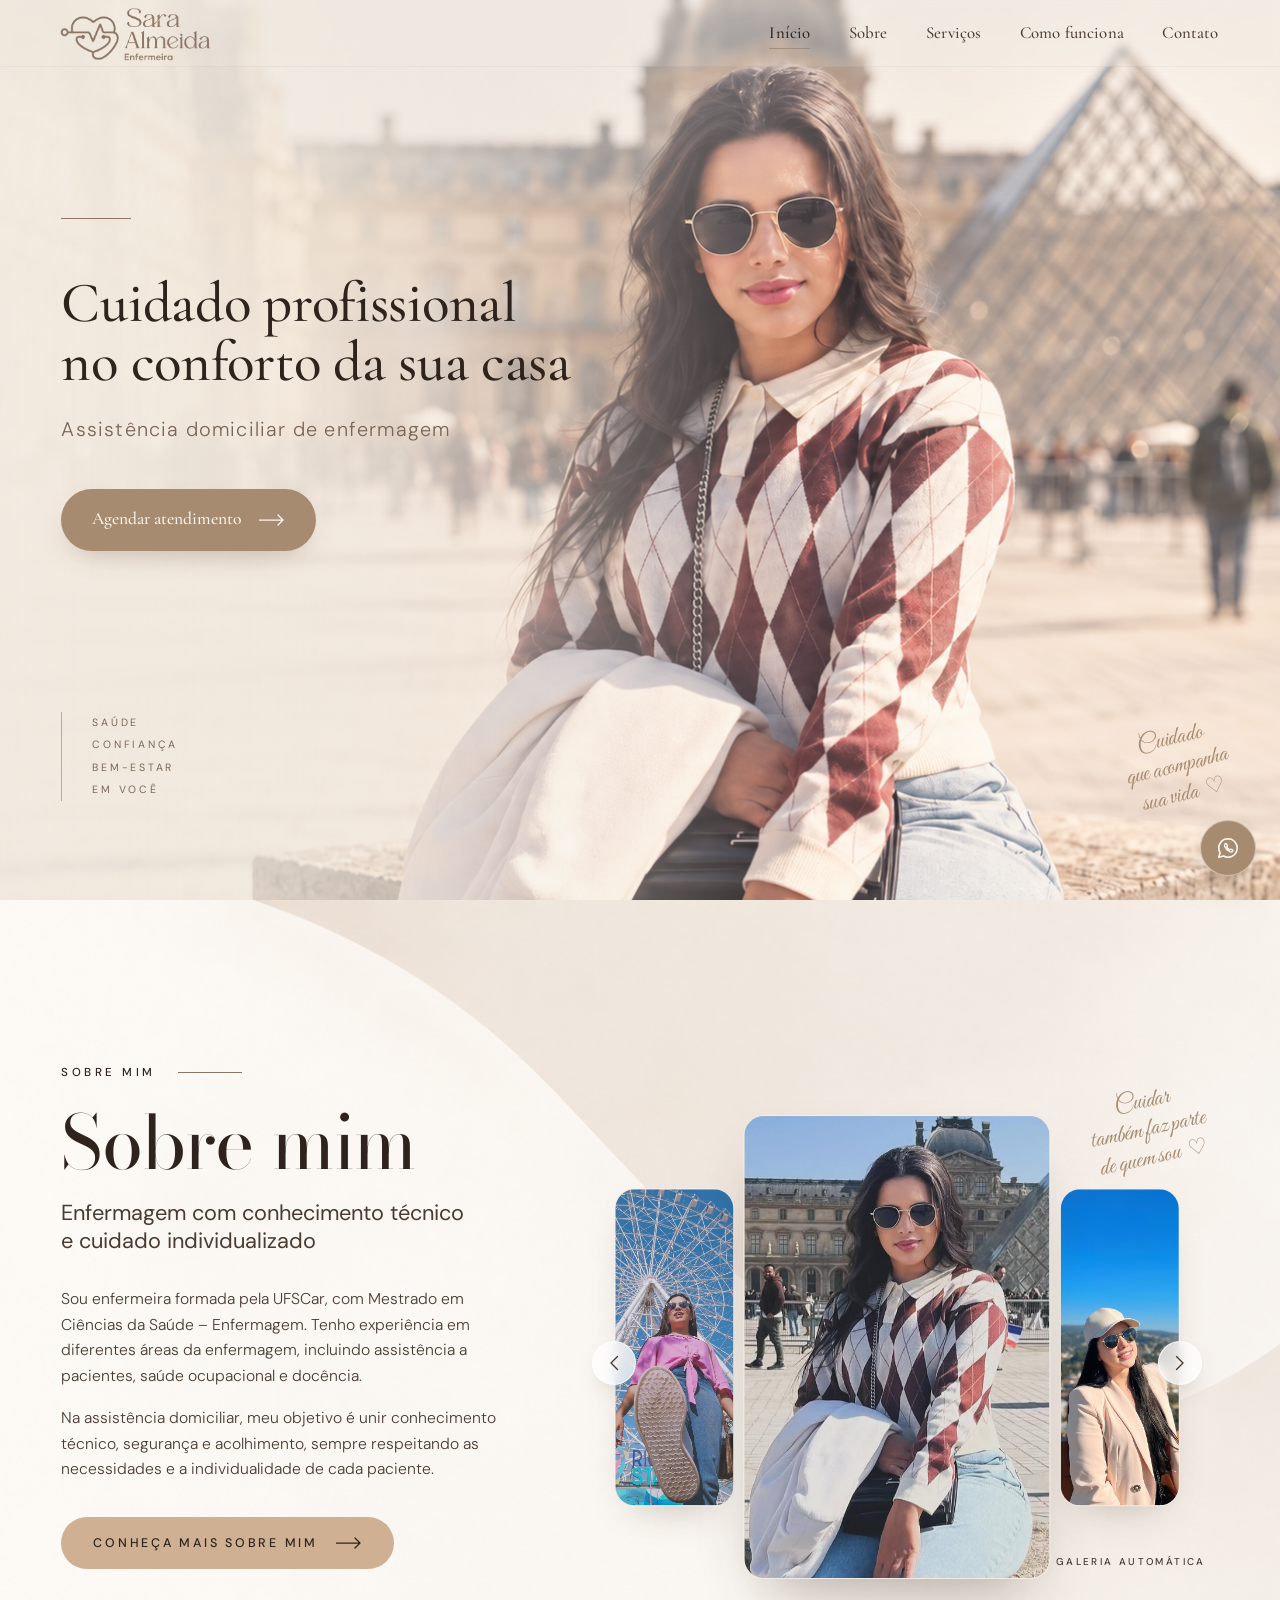
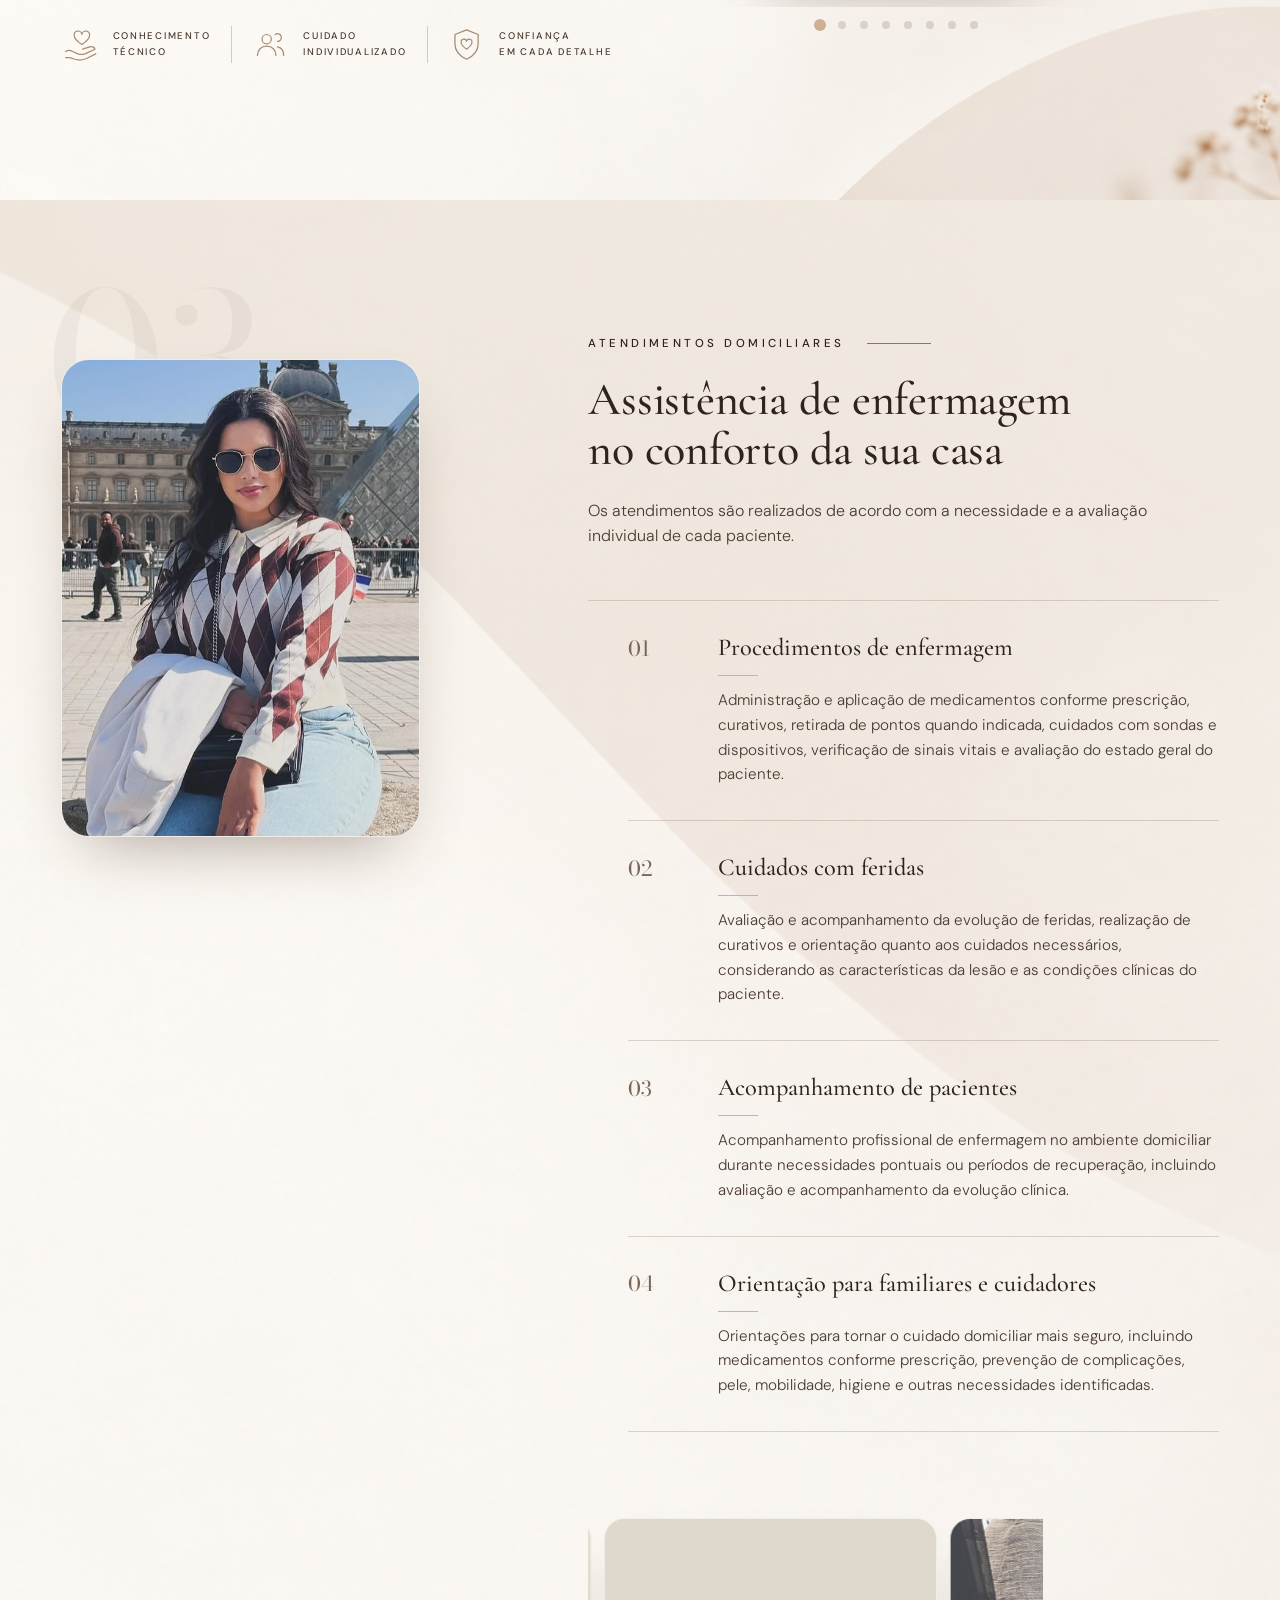
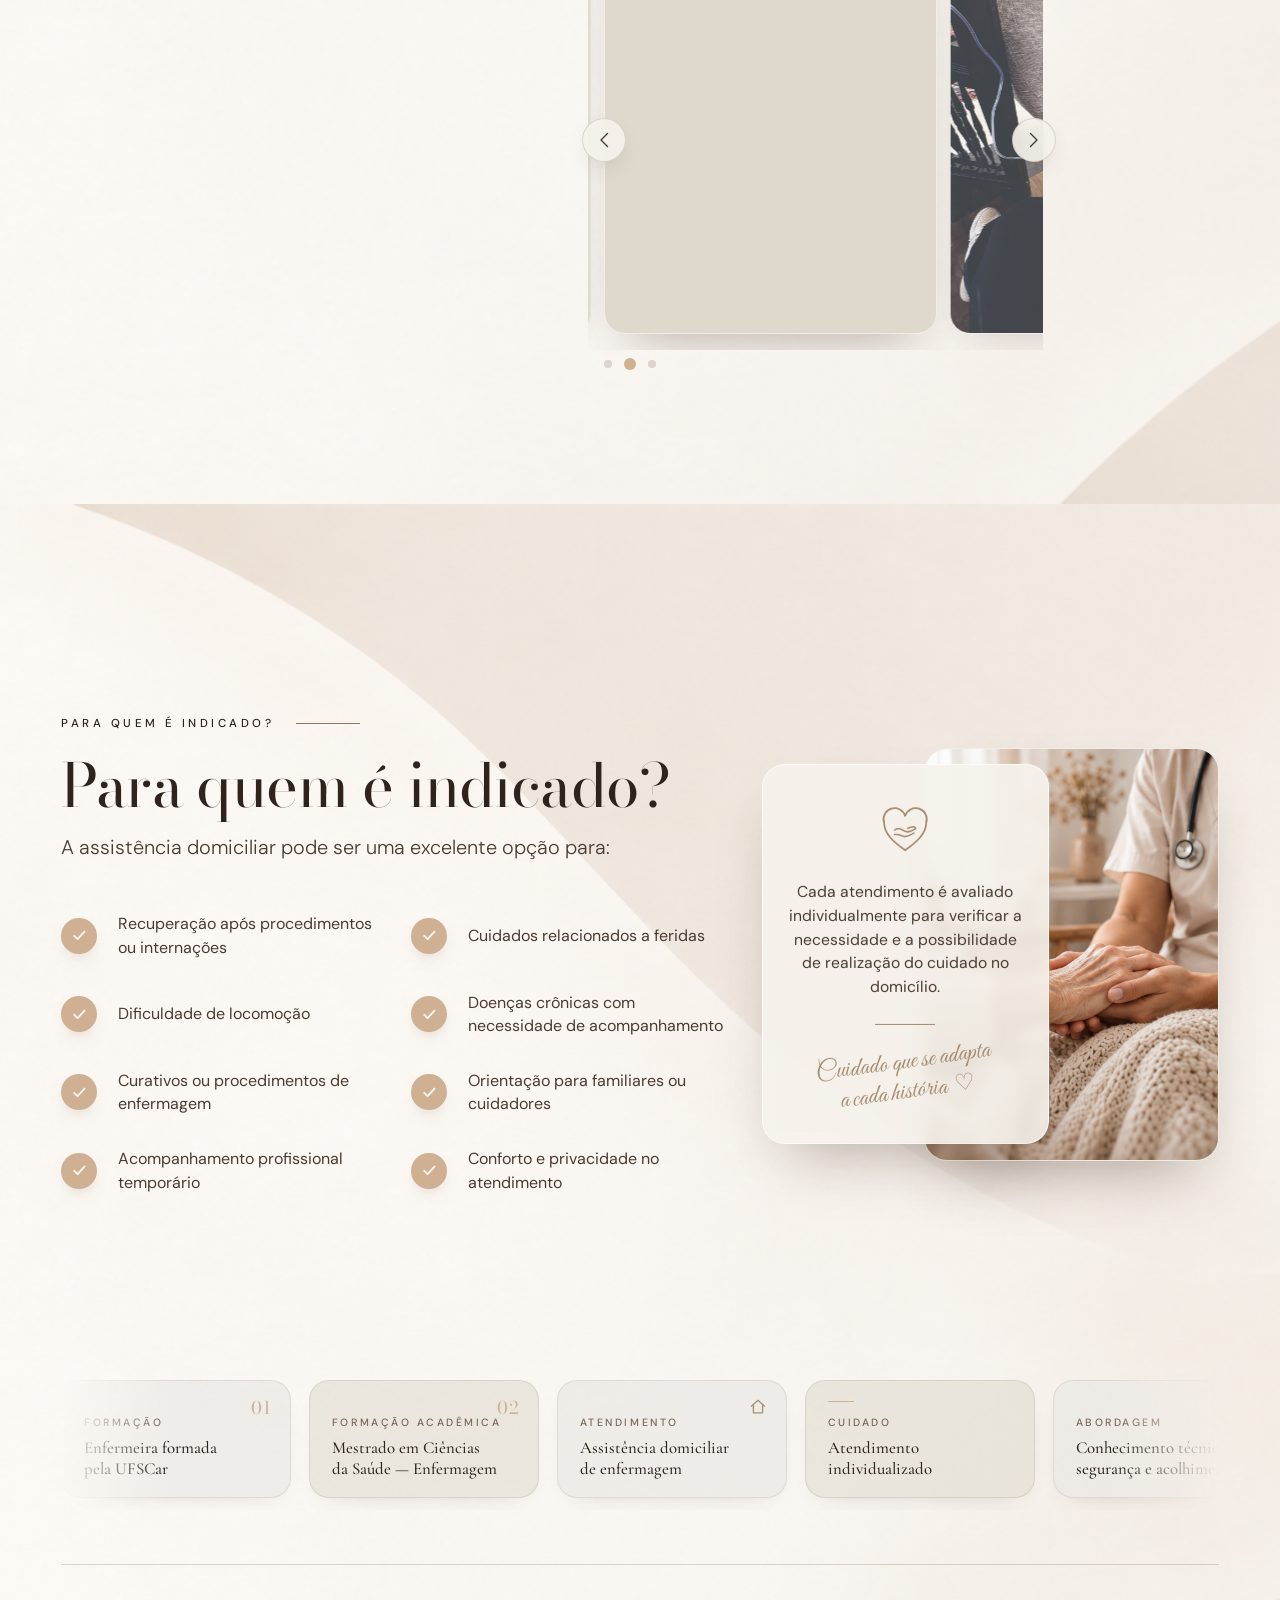
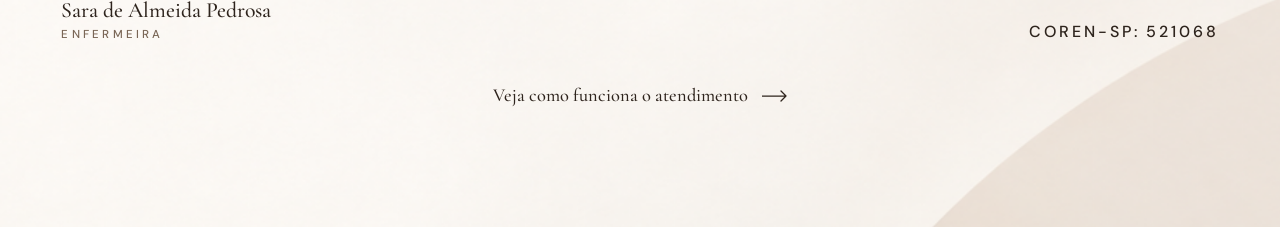
==== index.html @ f7a23e8f "Site Sara Almeida: páginas index e atendimento com seções, carrosséis e animações - index.html: Hero" ====
<!DOCTYPE html>
<html lang="pt-BR">
<head>
  <meta charset="UTF-8">
  <meta name="viewport" content="width=device-width, initial-scale=1">
  <title>Sara Almeida | Assistência Domiciliar de Enfermagem</title>
  <meta name="description" content="Cuidado profissional de enfermagem no conforto da sua casa. Sara Almeida, enfermeira formada pela UFSCar, com Mestrado em Ciências da Saúde – Enfermagem.">
  <meta name="theme-color" content="#EAE9E4">

  <link rel="preconnect" href="https://fonts.googleapis.com">
  <link rel="preconnect" href="https://fonts.gstatic.com" crossorigin>
  <link href="https://fonts.googleapis.com/css2?family=Cormorant+Garamond:wght@400;500;600&family=Bodoni+Moda:opsz,wght@6..96,400;6..96,500&family=DM+Sans:wght@300;400;500&family=Great+Vibes&display=swap" rel="stylesheet">

  <link rel="stylesheet" href="css/styles.css">
</head>
<body class="page-home">

  <!-- ===================== HEADER ===================== -->
  <header class="header" id="header">
    <div class="header__inner container">
      <a class="logo" href="index.html" aria-label="Sara Almeida – Enfermeira. Voltar ao início">
        <span class="logo__img" role="img" aria-hidden="true"></span>
      </a>

      <button class="nav-toggle" type="button" aria-label="Abrir menu" aria-expanded="false" aria-controls="nav">
        <span class="nav-toggle__bar"></span>
        <span class="nav-toggle__bar"></span>
      </button>

      <nav class="nav" id="nav" aria-label="Navegação principal">
        <ul class="nav__list">
          <li class="nav__item"><a class="nav__link" href="index.html">Início</a></li>
          <li class="nav__item"><a class="nav__link" href="index.html#sobre">Sobre</a></li>
          <li class="nav__item"><a class="nav__link" href="index.html#servicos">Serviços</a></li>
          <li class="nav__item"><a class="nav__link" href="atendimento.html#como-funciona">Como funciona</a></li>
          <li class="nav__item"><a class="nav__link" href="atendimento.html#contato">Contato</a></li>
        </ul>
      </nav>
    </div>
  </header>

  <main class="page-main">
    <!-- ===================== HERO ===================== -->
    <section class="hero" id="inicio">
      <div class="hero__bg" aria-hidden="true"></div>
      <div class="hero__veil" aria-hidden="true"></div>

      <div class="hero__inner container">
        <div class="hero__content">
          <span class="hero__line" aria-hidden="true"></span>
          <h1 class="hero__title">Cuidado profissional <br class="hero__br">no conforto da sua casa</h1>
          <p class="hero__subtitle">Assistência domiciliar de enfermagem</p>
          <a class="btn btn--hero" href="https://wa.me/5516992502596" target="_blank" rel="noopener noreferrer">
            <span class="btn__label">Agendar atendimento</span>
            <svg class="btn__arrow" width="26" height="12" viewBox="0 0 26 12" fill="none" aria-hidden="true">
              <path d="M0 6h24M19 1l5 5-5 5" stroke="currentColor" stroke-width="1.25" stroke-linecap="round" stroke-linejoin="round"/>
            </svg>
          </a>
        </div>

        <ul class="hero__tags" aria-label="Valores">
          <li>Saúde</li>
          <li>Confiança</li>
          <li>Bem-estar</li>
          <li>Em você</li>
        </ul>

        <p class="hero__script" aria-hidden="true">Cuidado<br>que acompanha<br>sua vida <span class="hero__heart">♡</span></p>
      </div>
    </section>

    <!-- ===================== SOBRE MIM ===================== -->
    <section class="about" id="sobre" data-reveal>
      <div class="about__inner container">

        <div class="about__text">
          <p class="about__label reveal reveal--left" style="--d: 0ms">
            <span>Sobre mim</span><span class="about__label-line" aria-hidden="true"></span>
          </p>
          <h2 class="about__title reveal reveal--left" style="--d: 150ms">Sobre mim</h2>
          <p class="about__subtitle reveal reveal--left" style="--d: 300ms">Enfermagem com conhecimento técnico <br class="about__br">e cuidado individualizado</p>

          <div class="about__body">
            <p class="reveal reveal--left" style="--d: 450ms">Sou enfermeira formada pela UFSCar, com Mestrado em Ciências da Saúde – Enfermagem. Tenho experiência em diferentes áreas da enfermagem, incluindo assistência a pacientes, saúde ocupacional e docência.</p>
            <p class="reveal reveal--left" style="--d: 600ms">Na assistência domiciliar, meu objetivo é unir conhecimento técnico, segurança e acolhimento, sempre respeitando as necessidades e a individualidade de cada paciente.</p>
          </div>

          <a class="btn btn--about reveal reveal--left" style="--d: 750ms" href="atendimento.html#contato">
            <span class="btn__label">Conheça mais sobre mim</span>
            <svg class="btn__arrow" width="26" height="12" viewBox="0 0 26 12" fill="none" aria-hidden="true">
              <path d="M0 6h24M19 1l5 5-5 5" stroke="currentColor" stroke-width="1.25" stroke-linecap="round" stroke-linejoin="round"/>
            </svg>
          </a>

          <ul class="about__features reveal reveal--left" style="--d: 900ms">
            <li class="about__feature">
              <svg viewBox="0 0 48 48" fill="none" aria-hidden="true">
                <path d="M6 33c3-2 6-2 9 0l7 3c3 1 6 1 9 0l13-6c-1-3-4-4-7-3l-9 3" stroke="currentColor" stroke-width="1.6" stroke-linecap="round" stroke-linejoin="round"/>
                <path d="M6 41h4c3 0 5 1 8 2l6 1c3 0 6-1 9-2l12-6" stroke="currentColor" stroke-width="1.6" stroke-linecap="round" stroke-linejoin="round"/>
                <path d="M27 24c-6-4-10-8-10-12a5 5 0 0 1 10-1 5 5 0 0 1 10 1c0 4-4 8-10 12Z" stroke="currentColor" stroke-width="1.6" stroke-linejoin="round"/>
              </svg>
              <span>Conhecimento<br>técnico</span>
            </li>
            <li class="about__feature">
              <svg viewBox="0 0 48 48" fill="none" aria-hidden="true">
                <circle cx="19" cy="17" r="6" stroke="currentColor" stroke-width="1.6"/>
                <path d="M7 38c0-7 5-12 12-12s12 5 12 12" stroke="currentColor" stroke-width="1.6" stroke-linecap="round"/>
                <path d="M30 11a5 5 0 1 1 3 9M33 27c5 1 8 5 8 11" stroke="currentColor" stroke-width="1.6" stroke-linecap="round"/>
              </svg>
              <span>Cuidado<br>individualizado</span>
            </li>
            <li class="about__feature">
              <svg viewBox="0 0 48 48" fill="none" aria-hidden="true">
                <path d="M24 5 9 11v12c0 9 6 16 15 20 9-4 15-11 15-20V11L24 5Z" stroke="currentColor" stroke-width="1.6" stroke-linejoin="round"/>
                <path d="M24 30c-4-3-7-6-7-9a3.5 3.5 0 0 1 7-1 3.5 3.5 0 0 1 7 1c0 3-3 6-7 9Z" stroke="currentColor" stroke-width="1.5" stroke-linejoin="round"/>
              </svg>
              <span>Confiança<br>em cada detalhe</span>
            </li>
          </ul>
        </div>

        <div class="about__gallery reveal reveal--right" style="--d: 300ms">
          <p class="about__script" aria-hidden="true">Cuidar<br>também faz parte<br>de quem sou <span class="about__heart">♡</span></p>

          <div class="carousel" id="carousel" aria-roledescription="carrossel" aria-label="Fotos da Sara">
            <div class="carousel__viewport">
              <ul class="carousel__track">
                <li class="carousel__slide"><img src="Assets/img - Sara - 1.jpeg" alt="Sara em frente ao Museu do Louvre, em Paris" style="object-position: 50% 20%" loading="eager" decoding="async"></li>
                <li class="carousel__slide"><img src="Assets/img - Sara - 2.jpeg" alt="Sara sorrindo com boné, em um mirante" style="object-position: 50% 40%" loading="lazy" decoding="async"></li>
                <li class="carousel__slide"><img src="Assets/img - Sara - 3.jpeg" alt="Sara ao lado do Mickey em um parque" style="object-position: 62% 40%" loading="lazy" decoding="async"></li>
                <li class="carousel__slide"><img src="Assets/img - Sara - 4.jpeg" alt="Sara na neve com roupa de esqui" style="object-position: 55% 40%" loading="lazy" decoding="async"></li>
                <li class="carousel__slide"><img src="Assets/img - Sara - 5.jpeg" alt="Sara em selfie ao pôr do sol" style="object-position: 50% 60%" loading="lazy" decoding="async"></li>
                <li class="carousel__slide"><img src="Assets/img - Sara - 6.jpeg" alt="Sara com gorro em frente às montanhas" style="object-position: 30% 65%" loading="lazy" decoding="async"></li>
                <li class="carousel__slide"><img src="Assets/img - Sara - 7.jpeg" alt="Sara em uma passarela sobre um rio cristalino" style="object-position: 52% 50%" loading="lazy" decoding="async"></li>
                <li class="carousel__slide"><img src="Assets/img - Sara - 8.jpeg" alt="Sara em frente a uma roda-gigante" style="object-position: 58% 40%" loading="lazy" decoding="async"></li>
              </ul>
            </div>

            <button class="carousel__btn carousel__btn--prev" type="button" aria-label="Foto anterior">
              <svg width="10" height="16" viewBox="0 0 10 16" fill="none" aria-hidden="true"><path d="M8.5 1.5 2 8l6.5 6.5" stroke="currentColor" stroke-width="1.4" stroke-linecap="round" stroke-linejoin="round"/></svg>
            </button>
            <button class="carousel__btn carousel__btn--next" type="button" aria-label="Próxima foto">
              <svg width="10" height="16" viewBox="0 0 10 16" fill="none" aria-hidden="true"><path d="m1.5 1.5 6.5 6.5-6.5 6.5" stroke="currentColor" stroke-width="1.4" stroke-linecap="round" stroke-linejoin="round"/></svg>
            </button>

            <div class="carousel__dots" role="tablist" aria-label="Selecionar foto"></div>
          </div>

          <p class="about__gallery-label" aria-hidden="true"><span class="about__gallery-line"></span>Galeria automática</p>
        </div>

      </div>
    </section>

    <!-- ===================== SERVIÇOS ===================== -->
    <section class="services" id="servicos" data-reveal="0.1">
      <div class="services__inner container">

        <div class="services__media">
          <div class="services__sticky">
            <span class="services__num" aria-hidden="true">03</span>
            <figure class="services__photo" id="servicesPhoto">
              <img id="servicesPhotoImg" src="Assets/img - Sara - 1.jpeg" alt="Sara Almeida, enfermeira" style="object-position: 50% 20%" decoding="async">
            </figure>
          </div>
        </div>

        <div class="services__content">
          <p class="services__label reveal reveal--from-right" style="--d: 0ms">
            <span>Atendimentos domiciliares</span><span class="services__label-line" aria-hidden="true"></span>
          </p>
          <h2 class="services__title reveal reveal--from-right" style="--d: 140ms">Assistência de enfermagem <br class="services__br">no conforto da sua casa</h2>
          <p class="services__intro reveal reveal--from-right" style="--d: 280ms">Os atendimentos são realizados de acordo com a necessidade e a avaliação individual de cada paciente.</p>

          <ol class="services__list">
            <li class="service reveal reveal--from-right" style="--d: 420ms">
              <span class="service__num" aria-hidden="true">01</span>
              <div class="service__body">
                <h3 class="service__title">Procedimentos de enfermagem</h3>
                <p class="service__text">Administração e aplicação de medicamentos conforme prescrição, curativos, retirada de pontos quando indicada, cuidados com sondas e dispositivos, verificação de sinais vitais e avaliação do estado geral do paciente.</p>
              </div>
            </li>
            <li class="service reveal reveal--from-right" style="--d: 560ms">
              <span class="service__num" aria-hidden="true">02</span>
              <div class="service__body">
                <h3 class="service__title">Cuidados com feridas</h3>
                <p class="service__text">Avaliação e acompanhamento da evolução de feridas, realização de curativos e orientação quanto aos cuidados necessários, considerando as características da lesão e as condições clínicas do paciente.</p>
              </div>
            </li>
            <li class="service reveal reveal--from-right" style="--d: 700ms">
              <span class="service__num" aria-hidden="true">03</span>
              <div class="service__body">
                <h3 class="service__title">Acompanhamento de pacientes</h3>
                <p class="service__text">Acompanhamento profissional de enfermagem no ambiente domiciliar durante necessidades pontuais ou períodos de recuperação, incluindo avaliação e acompanhamento da evolução clínica.</p>
              </div>
            </li>
            <li class="service reveal reveal--from-right" style="--d: 840ms">
              <span class="service__num" aria-hidden="true">04</span>
              <div class="service__body">
                <h3 class="service__title">Orientação para familiares e cuidadores</h3>
                <p class="service__text">Orientações para tornar o cuidado domiciliar mais seguro, incluindo medicamentos conforme prescrição, prevenção de complicações, pele, mobilidade, higiene e outras necessidades identificadas.</p>
              </div>
            </li>
          </ol>

          <div class="services__gallery" data-reveal="0.25">
            <div class="carousel carousel--patients reveal reveal--rise" id="patientsCarousel" aria-roledescription="carrossel" aria-label="Fotos de atendimentos">
              <div class="carousel__viewport">
                <ul class="carousel__track">
                  <li class="carousel__slide"><img src="Assets/img - paciente - 1.jpeg" alt="Paciente sorrindo durante atendimento domiciliar" style="object-position: 50% 62%" loading="lazy" decoding="async"></li>
                  <li class="carousel__slide"><img src="Assets/img - paciente - 2.jpeg" alt="Paciente em casa durante acompanhamento de enfermagem" style="object-position: 50% 55%" loading="lazy" decoding="async"></li>
                  <li class="carousel__slide"><img src="Assets/img - paciente - 3.jpeg" alt="Paciente idosa recebendo cuidado de enfermagem em casa" style="object-position: 50% 35%" loading="lazy" decoding="async"></li>
                </ul>
              </div>

              <button class="carousel__btn carousel__btn--prev" type="button" aria-label="Foto anterior"><svg width="10" height="16" viewBox="0 0 10 16" fill="none" aria-hidden="true"><path d="M8.5 1.5 2 8l6.5 6.5" stroke="currentColor" stroke-width="1.4" stroke-linecap="round" stroke-linejoin="round"/></svg></button>
              <button class="carousel__btn carousel__btn--next" type="button" aria-label="Próxima foto"><svg width="10" height="16" viewBox="0 0 10 16" fill="none" aria-hidden="true"><path d="m1.5 1.5 6.5 6.5-6.5 6.5" stroke="currentColor" stroke-width="1.4" stroke-linecap="round" stroke-linejoin="round"/></svg></button>

              <div class="carousel__dots" role="tablist" aria-label="Selecionar foto"></div>
            </div>
          </div>
        </div>

      </div>
    </section>

    <!-- ===================== PARA QUEM É INDICADO (seção 4) ===================== -->
    <section class="who" id="indicado" data-reveal="0.2">
      <div class="who__inner container">

        <div class="who__text">
          <p class="who__label reveal reveal--left" style="--d: 0ms">
            <span>Para quem é indicado?</span><span class="who__label-line" aria-hidden="true"></span>
          </p>
          <h2 class="who__title reveal reveal--left" style="--d: 150ms">Para quem é indicado?</h2>
          <p class="who__subtitle reveal reveal--left" style="--d: 300ms">A assistência domiciliar pode ser uma excelente opção para:</p>

          <ul class="who__list">
              <li class="who__item reveal reveal--left" style="--d: 420ms">
                <span class="who__check"><svg viewBox="0 0 20 20" fill="none" aria-hidden="true"><path d="m4.5 10.5 3.6 3.5L15.5 6" stroke="currentColor" stroke-width="2" stroke-linecap="round" stroke-linejoin="round"/></svg></span>
                <span>Recuperação após procedimentos ou internações</span>
              </li>
              <li class="who__item reveal reveal--left" style="--d: 510ms">
                <span class="who__check"><svg viewBox="0 0 20 20" fill="none" aria-hidden="true"><path d="m4.5 10.5 3.6 3.5L15.5 6" stroke="currentColor" stroke-width="2" stroke-linecap="round" stroke-linejoin="round"/></svg></span>
                <span>Cuidados relacionados a feridas</span>
              </li>
              <li class="who__item reveal reveal--left" style="--d: 600ms">
                <span class="who__check"><svg viewBox="0 0 20 20" fill="none" aria-hidden="true"><path d="m4.5 10.5 3.6 3.5L15.5 6" stroke="currentColor" stroke-width="2" stroke-linecap="round" stroke-linejoin="round"/></svg></span>
                <span>Dificuldade de locomoção</span>
              </li>
              <li class="who__item reveal reveal--left" style="--d: 690ms">
                <span class="who__check"><svg viewBox="0 0 20 20" fill="none" aria-hidden="true"><path d="m4.5 10.5 3.6 3.5L15.5 6" stroke="currentColor" stroke-width="2" stroke-linecap="round" stroke-linejoin="round"/></svg></span>
                <span>Doenças crônicas com necessidade de acompanhamento</span>
              </li>
              <li class="who__item reveal reveal--left" style="--d: 780ms">
                <span class="who__check"><svg viewBox="0 0 20 20" fill="none" aria-hidden="true"><path d="m4.5 10.5 3.6 3.5L15.5 6" stroke="currentColor" stroke-width="2" stroke-linecap="round" stroke-linejoin="round"/></svg></span>
                <span>Curativos ou procedimentos de enfermagem</span>
              </li>
              <li class="who__item reveal reveal--left" style="--d: 870ms">
                <span class="who__check"><svg viewBox="0 0 20 20" fill="none" aria-hidden="true"><path d="m4.5 10.5 3.6 3.5L15.5 6" stroke="currentColor" stroke-width="2" stroke-linecap="round" stroke-linejoin="round"/></svg></span>
                <span>Orientação para familiares ou cuidadores</span>
              </li>
              <li class="who__item reveal reveal--left" style="--d: 960ms">
                <span class="who__check"><svg viewBox="0 0 20 20" fill="none" aria-hidden="true"><path d="m4.5 10.5 3.6 3.5L15.5 6" stroke="currentColor" stroke-width="2" stroke-linecap="round" stroke-linejoin="round"/></svg></span>
                <span>Acompanhamento profissional temporário</span>
              </li>
              <li class="who__item reveal reveal--left" style="--d: 1050ms">
                <span class="who__check"><svg viewBox="0 0 20 20" fill="none" aria-hidden="true"><path d="m4.5 10.5 3.6 3.5L15.5 6" stroke="currentColor" stroke-width="2" stroke-linecap="round" stroke-linejoin="round"/></svg></span>
                <span>Conforto e privacidade no atendimento</span>
              </li>
          </ul>

        </div>

        <div class="who__visual reveal reveal--right" style="--d: 300ms">
          <figure class="who__photo">
            <img src="Assets/img - seção - 4.png" alt="Enfermeira segurando as mãos de uma paciente idosa em casa" loading="lazy" decoding="async">
          </figure>

          <div class="who__card">
            <svg class="who__card-icon" viewBox="0 0 64 64" fill="none" aria-hidden="true">
              <path d="M32 56C18 46 8 37 8 24.5A11.5 11.5 0 0 1 32 17a11.5 11.5 0 0 1 24 7.5C56 37 46 46 32 56Z" stroke="currentColor" stroke-width="2" stroke-linejoin="round"/>
              <path d="M20 33c3-2 6-2 9 0l3 1.5c2 .8 4 .8 6 0l6-3c-.6-1.8-2.4-2.6-4.2-2l-4.8 1.6" stroke="currentColor" stroke-width="1.8" stroke-linecap="round" stroke-linejoin="round"/>
              <path d="M20 38h2.5c1.8 0 3.2.6 4.8 1.3l3 1c1.8.4 3.6 0 5.4-.7L42 36.5" stroke="currentColor" stroke-width="1.8" stroke-linecap="round" stroke-linejoin="round"/>
            </svg>
            <p class="who__card-text">Cada atendimento é avaliado individualmente para verificar a necessidade e a possibilidade de realização do cuidado no domicílio.</p>
            <span class="who__card-line" aria-hidden="true"></span>
            <p class="who__card-script" aria-hidden="true">Cuidado que se adapta<br>a cada história <span class="who__heart">♡</span></p>
          </div>
        </div>

      </div>

      <!-- Encerramento da seção 4 / da primeira página -->
      <div class="who__closing container" data-reveal="0.2">
        <div class="marquee reveal reveal--rise-sm" style="--d: 0ms" aria-label="Credenciais e valores da profissional">
          <div class="marquee__track">
            <ul class="marquee__set">
              <li class="cred">
                <span class="cred__num" aria-hidden="true">01</span>
                <span class="cred__label">Formação</span>
                <span class="cred__text">Enfermeira formada pela UFSCar</span>
              </li>
              <li class="cred">
                <span class="cred__num" aria-hidden="true">02</span>
                <span class="cred__label">Formação acadêmica</span>
                <span class="cred__text">Mestrado em Ciências da Saúde — Enfermagem</span>
              </li>
              <li class="cred cred--icon">
                <span class="cred__icon" aria-hidden="true"><svg viewBox="0 0 24 24" fill="none" aria-hidden="true"><path d="M4 11 12 4l8 7" stroke="currentColor" stroke-width="1.5" stroke-linecap="round" stroke-linejoin="round"/><path d="M6.5 9.8V19h11V9.8" stroke="currentColor" stroke-width="1.5" stroke-linecap="round" stroke-linejoin="round"/></svg></span>
                <span class="cred__label">Atendimento</span>
                <span class="cred__text">Assistência domiciliar de enfermagem</span>
              </li>
              <li class="cred cred--line">
                
                <span class="cred__label">Cuidado</span>
                <span class="cred__text">Atendimento individualizado</span>
              </li>
              <li class="cred cred--icon">
                <span class="cred__icon" aria-hidden="true"><svg viewBox="0 0 24 24" fill="none" aria-hidden="true"><path d="M12 20c-5-3.6-8-6.9-8-10.3A4.2 4.2 0 0 1 12 7.3a4.2 4.2 0 0 1 8 2.4C20 13.1 17 16.4 12 20Z" stroke="currentColor" stroke-width="1.5" stroke-linejoin="round"/></svg></span>
                <span class="cred__label">Abordagem</span>
                <span class="cred__text">Conhecimento técnico, segurança e acolhimento</span>
              </li>
              <li class="cred cred--icon">
                <span class="cred__icon" aria-hidden="true"><svg viewBox="0 0 24 24" fill="none" aria-hidden="true"><path d="M12 21s6.5-5.6 6.5-11A6.5 6.5 0 0 0 5.5 10c0 5.4 6.5 11 6.5 11Z" stroke="currentColor" stroke-width="1.5" stroke-linejoin="round"/><circle cx="12" cy="10" r="2.4" stroke="currentColor" stroke-width="1.5"/></svg></span>
                <span class="cred__label">Região</span>
                <span class="cred__text">São Carlos e região</span>
              </li>
              <li class="cred cred--line">
                
                <span class="cred__label">Compromisso</span>
                <span class="cred__text">Cuidado ético, seguro e humanizado</span>
              </li>
              <li class="cred cred--icon">
                <span class="cred__icon" aria-hidden="true"><svg viewBox="0 0 24 24" fill="none" aria-hidden="true"><path d="M12 3 5 5.8v5.4c0 4.4 2.8 7.7 7 9.8 4.2-2.1 7-5.4 7-9.8V5.8L12 3Z" stroke="currentColor" stroke-width="1.5" stroke-linejoin="round"/><path d="m9 12 2 2 4-4" stroke="currentColor" stroke-width="1.5" stroke-linecap="round" stroke-linejoin="round"/></svg></span>
                <span class="cred__label">Registro profissional</span>
                <span class="cred__text">COREN-SP 521068</span>
              </li>
            </ul>
            <ul class="marquee__set" aria-hidden="true">
              <li class="cred">
                <span class="cred__num" aria-hidden="true">01</span>
                <span class="cred__label">Formação</span>
                <span class="cred__text">Enfermeira formada pela UFSCar</span>
              </li>
              <li class="cred">
                <span class="cred__num" aria-hidden="true">02</span>
                <span class="cred__label">Formação acadêmica</span>
                <span class="cred__text">Mestrado em Ciências da Saúde — Enfermagem</span>
              </li>
              <li class="cred cred--icon">
                <span class="cred__icon" aria-hidden="true"><svg viewBox="0 0 24 24" fill="none" aria-hidden="true"><path d="M4 11 12 4l8 7" stroke="currentColor" stroke-width="1.5" stroke-linecap="round" stroke-linejoin="round"/><path d="M6.5 9.8V19h11V9.8" stroke="currentColor" stroke-width="1.5" stroke-linecap="round" stroke-linejoin="round"/></svg></span>
                <span class="cred__label">Atendimento</span>
                <span class="cred__text">Assistência domiciliar de enfermagem</span>
              </li>
              <li class="cred cred--line">
                
                <span class="cred__label">Cuidado</span>
                <span class="cred__text">Atendimento individualizado</span>
              </li>
              <li class="cred cred--icon">
                <span class="cred__icon" aria-hidden="true"><svg viewBox="0 0 24 24" fill="none" aria-hidden="true"><path d="M12 20c-5-3.6-8-6.9-8-10.3A4.2 4.2 0 0 1 12 7.3a4.2 4.2 0 0 1 8 2.4C20 13.1 17 16.4 12 20Z" stroke="currentColor" stroke-width="1.5" stroke-linejoin="round"/></svg></span>
                <span class="cred__label">Abordagem</span>
                <span class="cred__text">Conhecimento técnico, segurança e acolhimento</span>
              </li>
              <li class="cred cred--icon">
                <span class="cred__icon" aria-hidden="true"><svg viewBox="0 0 24 24" fill="none" aria-hidden="true"><path d="M12 21s6.5-5.6 6.5-11A6.5 6.5 0 0 0 5.5 10c0 5.4 6.5 11 6.5 11Z" stroke="currentColor" stroke-width="1.5" stroke-linejoin="round"/><circle cx="12" cy="10" r="2.4" stroke="currentColor" stroke-width="1.5"/></svg></span>
                <span class="cred__label">Região</span>
                <span class="cred__text">São Carlos e região</span>
              </li>
              <li class="cred cred--line">
                
                <span class="cred__label">Compromisso</span>
                <span class="cred__text">Cuidado ético, seguro e humanizado</span>
              </li>
              <li class="cred cred--icon">
                <span class="cred__icon" aria-hidden="true"><svg viewBox="0 0 24 24" fill="none" aria-hidden="true"><path d="M12 3 5 5.8v5.4c0 4.4 2.8 7.7 7 9.8 4.2-2.1 7-5.4 7-9.8V5.8L12 3Z" stroke="currentColor" stroke-width="1.5" stroke-linejoin="round"/><path d="m9 12 2 2 4-4" stroke="currentColor" stroke-width="1.5" stroke-linecap="round" stroke-linejoin="round"/></svg></span>
                <span class="cred__label">Registro profissional</span>
                <span class="cred__text">COREN-SP 521068</span>
              </li>
            </ul>
          </div>
        </div>

        <div class="sign">
          <div class="sign__row">
            <p class="sign__name reveal reveal--label-sm" style="--d: 200ms">
              <span class="sign__person">Sara de Almeida Pedrosa</span>
              <span class="sign__role">Enfermeira</span>
            </p>
            <p class="sign__coren reveal reveal--from-right-sm" style="--d: 320ms">COREN-SP: 521068</p>
          </div>
          <a class="sign__cta reveal reveal--up-xs" style="--d: 460ms" href="atendimento.html#como-funciona">
            <span>Veja como funciona o atendimento</span>
            <svg width="26" height="12" viewBox="0 0 26 12" fill="none" aria-hidden="true">
              <path d="M0 6h24M19 1l5 5-5 5" stroke="currentColor" stroke-width="1.25" stroke-linecap="round" stroke-linejoin="round"/>
            </svg>
          </a>
        </div>
      </div>
    </section>

  </main>

  <!-- Elemento temporário que transporta a foto ativa da Sara entre a seção 2 e a seção 3 -->
  <div class="traveler" id="traveler" aria-hidden="true"><img src="" alt=""></div>

  <!-- WhatsApp flutuante -->
  <a class="wa-float" href="https://wa.me/5516992502596" target="_blank" rel="noopener noreferrer" aria-label="Falar com Sara pelo WhatsApp"><svg viewBox="0 0 24 24" fill="none" aria-hidden="true"><path d="M12 3.5a8.5 8.5 0 0 0-7.3 12.8L3.5 20.5l4.3-1.1A8.5 8.5 0 1 0 12 3.5Z" stroke="currentColor" stroke-width="1.5" stroke-linejoin="round"/><path d="M9.1 8.6c.2-.5.5-.5.8-.5h.5c.2 0 .4.1.5.4l.5 1.3c.1.2 0 .4-.1.6l-.5.6c.6 1.2 1.5 2.1 2.7 2.7l.6-.5c.2-.2.4-.2.6-.1l1.3.5c.3.1.4.3.4.5v.5c0 .3-.1.6-.5.8-.7.4-1.5.3-2.3 0-2.1-.9-3.7-2.4-4.5-4.5-.3-.8-.4-1.6 0-2.3Z" stroke="currentColor" stroke-width="1.3" stroke-linejoin="round"/></svg></a>

  <script src="js/main.js" defer></script>
</body>
</html>
---- css/styles.css ----
@charset "UTF-8";

/* =====================================================================
   TOKENS
   ===================================================================== */
:root {
  /* Identidade */
  --sand: #D9D1C4;
  --linen: #DFD9CD;
  --caramel: #CFB093;
  --taupe: #D6C2AA;
  --ivory: #EAE9E4;

  /* Derivados */
  --cream: #F5F1EA;
  --cream-rgb: 240, 234, 225;
  --caramel-deep: #A68B70;
  --caramel-deeper: #957A5F;
  --caramel-hover: #C4A385;

  --ink: #2E241D;
  --ink-soft: #4A3B31;
  --ink-muted: #7A6656;
  --ink-line: #8B7563;

  /* Tipografia */
  --font-serif: "Cormorant Garamond", "Times New Roman", serif;
  --font-display: "Bodoni Moda", "Didot", "Cormorant Garamond", serif;
  --font-sans: "DM Sans", system-ui, -apple-system, "Segoe UI", sans-serif;
  --font-script: "Great Vibes", cursive;

  /* Layout */
  --gutter: clamp(20px, 4.8vw, 80px);
  --header-h: clamp(64px, 5.2vw, 76px);

  /* Motion */
  --ease-out: cubic-bezier(0.16, 1, 0.3, 1);
  --dur: 1000ms;
}

/* =====================================================================
   BASE
   ===================================================================== */
*, *::before, *::after { box-sizing: border-box; }

html {
  scroll-behavior: smooth;
  -webkit-text-size-adjust: 100%;
}

body {
  margin: 0;
  font-family: var(--font-sans);
  font-weight: 400;
  color: var(--ink);
  background: var(--cream);
  line-height: 1.5;
  overflow-x: hidden;
  -webkit-font-smoothing: antialiased;
  -moz-osx-font-smoothing: grayscale;
}

img { display: block; max-width: 100%; }
a { color: inherit; text-decoration: none; }
ul { margin: 0; padding: 0; list-style: none; }
h1, h2, p { margin: 0; }
button { font: inherit; color: inherit; background: none; border: 0; padding: 0; cursor: pointer; }

:focus-visible {
  outline: 2px solid var(--caramel-deep);
  outline-offset: 4px;
  border-radius: 4px;
}

.container {
  width: 100%;
  padding-inline: var(--gutter);
}

/* =====================================================================
   ENTRADA DE PÁGINA (index ↔ atendimento)
   ===================================================================== */
.page-main {
  opacity: 0;
  transform: translateY(8px);
  transition: opacity 600ms var(--ease-out), transform 600ms var(--ease-out);
}
.is-page-ready .page-main { opacity: 1; transform: none; }

/* Seções ainda não construídas em atendimento.html */
.upcoming:empty { display: block; }

/* =====================================================================
   HEADER
   ===================================================================== */
.header {
  position: fixed;
  inset: 0 0 auto 0;
  z-index: 50;
  height: var(--header-h);
  background: rgba(var(--cream-rgb), 0.16);
  -webkit-backdrop-filter: blur(3px);
  backdrop-filter: blur(3px);
  border-bottom: 1px solid rgba(80, 60, 45, 0.05);
  transition: background 500ms ease, box-shadow 500ms ease, backdrop-filter 500ms ease;
}
.header.is-scrolled {
  background: rgba(var(--cream-rgb), 0.82);
  -webkit-backdrop-filter: blur(12px);
  backdrop-filter: blur(12px);
  box-shadow: 0 1px 24px rgba(60, 40, 25, 0.06);
}

.header__inner {
  height: 100%;
  display: flex;
  align-items: center;
  justify-content: space-between;
  gap: 24px;
}

/* Logo (asset branco tingido via mask para reproduzir o marrom da referência) */
.logo {
  display: block;
  flex: 0 0 auto;
  margin-left: -6px;                        /* compensa o respiro interno do PNG da logo */
  opacity: 0;
  transform: translateY(-14px);
  transition: opacity 900ms var(--ease-out), transform 900ms var(--ease-out);
}
.logo__img {
  display: block;
  width: clamp(150px, 12.5vw, 184px);
  aspect-ratio: 1958 / 803;
  background-color: var(--ink-line);
  -webkit-mask: url("../Assets/img-logo.png") center / contain no-repeat;
  mask: url("../Assets/img-logo.png") center / contain no-repeat;
}

/* Navegação */
.nav {
  display: flex;
  align-items: center;
  gap: clamp(24px, 2.8vw, 46px);
}
.nav__list {
  display: flex;
  align-items: center;
  gap: clamp(24px, 3vw, 50px);
}
.nav__item {
  opacity: 0;
  transform: translateY(-8px);
  transition: opacity 700ms var(--ease-out), transform 700ms var(--ease-out);
  transition-delay: calc(250ms + var(--i, 0) * 110ms);
}
.nav__item:nth-child(1) { --i: 0; }
.nav__item:nth-child(2) { --i: 1; }
.nav__item:nth-child(3) { --i: 2; }
.nav__item:nth-child(4) { --i: 3; }
.nav__item:nth-child(5) { --i: 4; }

.nav__link {
  position: relative;
  font-family: var(--font-serif);
  font-size: clamp(1.05rem, 1.15vw, 1.25rem);
  font-weight: 500;
  letter-spacing: 0.01em;
  color: var(--ink-soft);
  padding: 6px 0;
}
.nav__link::after {
  content: "";
  position: absolute;
  left: 0;
  bottom: 0;
  width: 100%;
  height: 1px;
  background: var(--ink-line);
  transform: scaleX(0);
  transform-origin: left center;
  transition: transform 400ms var(--ease-out);
}
.nav__link:hover::after,
.nav__link:focus-visible::after { transform: scaleX(1); }
.nav__link.is-active { color: var(--ink); }
.nav__link.is-active::after { transform: scaleX(1); opacity: 0.55; }

/* Hamburger (somente mobile) */
.nav-toggle {
  display: none;
  width: 44px;
  height: 44px;
  align-items: center;
  justify-content: center;
  flex-direction: column;
  gap: 6px;
  margin-right: -8px;
}
.nav-toggle__bar {
  display: block;
  width: 24px;
  height: 1.5px;
  background: var(--ink-soft);
  transition: transform 400ms var(--ease-out);
}
.nav-toggle[aria-expanded="true"] .nav-toggle__bar:nth-child(1) { transform: translateY(3.75px) rotate(45deg); }
.nav-toggle[aria-expanded="true"] .nav-toggle__bar:nth-child(2) { transform: translateY(-3.75px) rotate(-45deg); }

/* Estado carregado */
.is-loaded .logo { opacity: 1; transform: none; }
.is-loaded .nav__item { opacity: 1; transform: none; }

/* =====================================================================
   BOTÕES
   ===================================================================== */
.btn {
  display: inline-flex;
  align-items: center;
  gap: 18px;
  border-radius: 999px;
  white-space: nowrap;
  transition: transform 300ms var(--ease-out), background-color 300ms ease, box-shadow 300ms ease;
}
.btn__arrow {
  flex: 0 0 auto;
  transition: transform 300ms var(--ease-out);
}
.btn:hover,
.btn:focus-visible { transform: translateY(-2px); }
.btn:hover .btn__arrow,
.btn:focus-visible .btn__arrow { transform: translateX(5px); }

.btn--hero {
  font-family: var(--font-serif);
  font-size: clamp(1.1rem, 1.35vw, 1.4rem);
  font-weight: 500;
  color: #FBF7F1;
  background: var(--caramel-deep);
  padding: clamp(15px, 1.4vw, 21px) clamp(28px, 2.4vw, 40px);
  box-shadow: 0 10px 30px -14px rgba(90, 65, 45, 0.45);
}
.btn--hero:hover,
.btn--hero:focus-visible {
  background: var(--caramel-deeper);
  box-shadow: 0 14px 34px -14px rgba(90, 65, 45, 0.55);
}

.btn--about {
  font-family: var(--font-sans);
  font-size: clamp(0.78rem, 0.85vw, 0.9rem);
  font-weight: 500;
  letter-spacing: 0.22em;
  text-transform: uppercase;
  color: var(--ink);
  background: var(--caramel);
  padding: clamp(16px, 1.3vw, 20px) clamp(28px, 2.5vw, 42px);
}
.btn--about:hover,
.btn--about:focus-visible { background: var(--caramel-hover); }

/* =====================================================================
   HERO
   ===================================================================== */
.hero {
  position: relative;
  min-height: 100vh;
  min-height: 100svh;
  overflow: hidden;
  isolation: isolate;
  display: flex;
}

.hero__bg {
  position: absolute;
  inset: -48px 0 0 0;
  z-index: -2;
  background: url("../Assets/fundo - hero.png") 62% 50% / cover no-repeat;
}

/* Véu claro reproduzindo o fade do lado esquerdo da referência */
.hero__veil {
  position: absolute;
  inset: 0;
  z-index: -1;
  pointer-events: none;
  background:
    linear-gradient(90deg,
      rgba(var(--cream-rgb), 0.86) 0%,
      rgba(var(--cream-rgb), 0.70) 26%,
      rgba(var(--cream-rgb), 0.30) 46%,
      rgba(var(--cream-rgb), 0.00) 62%),
    linear-gradient(180deg,
      rgba(var(--cream-rgb), 0.28) 0%,
      rgba(var(--cream-rgb), 0.00) 30%),
    rgba(var(--cream-rgb), 0.10);
}

.hero__inner {
  position: relative;
  display: flex;
  flex-direction: column;
  justify-content: center;
  width: 100%;
  min-height: 100vh;
  min-height: 100svh;
  padding-top: var(--header-h);
  padding-bottom: clamp(140px, 18vh, 200px);
}

.hero__content {
  max-width: min(46vw, 760px);
  transform: translateY(-2vh);
}

.hero__line {
  display: block;
  width: clamp(60px, 5.4vw, 90px);
  height: 1px;
  background: var(--ink-line);
  margin-bottom: clamp(32px, 4.2vw, 64px);
  transform: scaleX(0);
  transform-origin: left center;
  transition: transform 1100ms var(--ease-out);
  transition-delay: 300ms;
}

.hero__title {
  font-family: var(--font-serif);
  font-weight: 500;
  font-size: clamp(2.6rem, 4.45vw, 4.75rem);
  line-height: 1.04;
  letter-spacing: -0.005em;
  color: var(--ink);
  text-wrap: balance;
}

.hero__subtitle {
  margin-top: clamp(16px, 1.9vw, 30px);
  font-family: var(--font-sans);
  font-weight: 300;
  font-size: clamp(1.05rem, 1.55vw, 1.6rem);
  letter-spacing: 0.06em;
  color: var(--ink-muted);
}

.hero__content .btn--hero {
  margin-top: clamp(28px, 3.4vw, 54px);
}

/* Palavras discretas na parte inferior */
.hero__tags {
  position: absolute;
  left: var(--gutter);
  bottom: clamp(56px, 11vh, 110px);
  padding-left: 30px;
  border-left: 1px solid rgba(139, 117, 99, 0.55);
  font-size: clamp(0.66rem, 0.75vw, 0.8rem);
  font-weight: 400;
  letter-spacing: 0.26em;
  text-transform: uppercase;
  color: var(--ink-muted);
  line-height: 2.1;
  opacity: 0;
  transition: opacity 1200ms ease 1500ms;
}

/* Frase cursiva discreta (canto inferior direito) */
.hero__script {
  position: absolute;
  right: clamp(24px, 4vw, 70px);
  bottom: clamp(56px, 10vh, 100px);
  font-family: var(--font-script);
  font-size: clamp(1.4rem, 1.9vw, 2rem);
  line-height: 1.15;
  text-align: center;
  color: var(--caramel-deep);
  transform: rotate(-14deg);
  opacity: 0;
  transition: opacity 1200ms ease 1700ms;
}
.hero__heart { display: inline-block; font-family: var(--font-sans); font-size: 0.9em; margin-left: 4px; }

/* Animações de entrada da Hero */
.hero__title,
.hero__subtitle,
.hero__content .btn--hero {
  opacity: 0;
  transform: translateX(-70px);
  transition: opacity var(--dur) var(--ease-out), transform var(--dur) var(--ease-out);
}
.hero__title { transition-delay: 450ms; }
.hero__subtitle { transition-delay: 650ms; }
.hero__content .btn--hero {
  transition:
    opacity var(--dur) var(--ease-out) 850ms,
    transform var(--dur) var(--ease-out) 850ms,
    background-color 300ms ease,
    box-shadow 300ms ease;
}
.is-loaded .hero__line { transform: scaleX(1); }
.is-loaded .hero__title,
.is-loaded .hero__subtitle,
.is-loaded .hero__content .btn--hero { opacity: 1; transform: translateX(0); }
.is-loaded .hero__tags,
.is-loaded .hero__script { opacity: 1; }

/* Após a animação de entrada, o botão volta a responder ao hover sem delay */
.is-settled .hero__content .btn--hero {
  transition: transform 300ms var(--ease-out), background-color 300ms ease, box-shadow 300ms ease;
}

/* =====================================================================
   SOBRE MIM
   ===================================================================== */
.about {
  position: relative;
  background: url("../Assets/img - fun seção - 2.png") center / cover no-repeat, var(--cream);
  padding-block: clamp(110px, 15vh, 160px) clamp(80px, 12vh, 140px);
  overflow: hidden;
}

.about__inner {
  display: grid;
  grid-template-columns: minmax(0, 40%) minmax(0, 1fr);
  align-items: center;
  gap: clamp(32px, 4vw, 64px);
  min-height: calc(100vh - clamp(110px, 15vh, 160px) - clamp(80px, 12vh, 140px));
  min-height: calc(100svh - clamp(110px, 15vh, 160px) - clamp(80px, 12vh, 140px));
}

.about__text {
  max-width: 600px;
}

.about__label {
  display: flex;
  align-items: center;
  gap: 22px;
  font-size: clamp(0.72rem, 0.82vw, 0.85rem);
  font-weight: 500;
  letter-spacing: 0.3em;
  text-transform: uppercase;
  color: var(--ink);
}
.about__label-line {
  width: clamp(48px, 5vw, 84px);
  height: 1px;
  background: var(--ink-line);
}

.about__title {
  margin-top: clamp(16px, 1.8vw, 28px);
  font-family: var(--font-display);
  font-weight: 400;
  font-size: clamp(3.2rem, 5.8vw, 6.1rem);
  line-height: 1;
  letter-spacing: -0.01em;
  color: var(--ink);
}

.about__subtitle {
  margin-top: clamp(14px, 1.6vw, 24px);
  font-size: clamp(1.15rem, 1.7vw, 1.75rem);
  font-weight: 400;
  line-height: 1.3;
  color: var(--ink-soft);
}

.about__body {
  margin-top: clamp(20px, 2.4vw, 36px);
  max-width: 580px;
  font-size: clamp(0.98rem, 1.14vw, 1.2rem);
  font-weight: 300;
  line-height: 1.62;
  color: var(--ink-soft);
}
.about__body p + p { margin-top: 1.1em; }

.about__text .btn--about {
  margin-top: clamp(26px, 2.8vw, 40px);
}

/* Linha de destaques (reproduz a base da referência) */
.about__features {
  display: flex;
  flex-wrap: wrap;
  gap: 12px 0;
  margin-top: clamp(36px, 4.4vw, 64px);
  width: max-content;                       /* como na referência, a linha avança além da coluna de texto */
  max-width: calc(100vw - 2 * var(--gutter));
}
.about__feature {
  display: flex;
  align-items: center;
  gap: 14px;
  padding-right: clamp(18px, 1.6vw, 28px);
  margin-right: clamp(18px, 1.6vw, 28px);
  border-right: 1px solid rgba(139, 117, 99, 0.35);
  font-size: clamp(0.6rem, 0.68vw, 0.72rem);
  font-weight: 500;
  letter-spacing: 0.18em;
  text-transform: uppercase;
  line-height: 1.7;
  color: var(--ink-soft);
}
.about__feature:last-child { border-right: 0; margin-right: 0; padding-right: 0; }
.about__feature svg {
  flex: 0 0 auto;
  width: clamp(36px, 2.9vw, 48px);
  height: auto;
  color: var(--caramel-deep);
}

/* Galeria */
.about__gallery {
  position: relative;
  display: flex;
  flex-direction: column;
  align-items: center;
  justify-self: center;
  width: 100%;
}

.about__script {
  position: absolute;
  top: 0;
  right: clamp(0px, 1vw, 24px);
  font-family: var(--font-script);
  font-size: clamp(1.4rem, 1.9vw, 2rem);
  line-height: 1.15;
  text-align: center;
  color: var(--caramel-deep);
  transform: rotate(-12deg);
  pointer-events: none;
}
.about__heart { display: inline-block; font-family: var(--font-sans); font-size: 0.9em; margin-left: 4px; }

.about__gallery-label {
  position: absolute;
  right: clamp(0px, 1vw, 24px);
  bottom: clamp(56px, 5.4vw, 84px);
  display: flex;
  align-items: center;
  gap: 16px;
  font-size: clamp(0.62rem, 0.7vw, 0.74rem);
  font-weight: 500;
  letter-spacing: 0.24em;
  text-transform: uppercase;
  color: var(--ink-soft);
  pointer-events: none;
}
.about__gallery-line { width: 36px; height: 1px; background: var(--ink-line); }

/* Ocultar quebra manual do subtítulo quando a coluna é estreita */
@media (max-width: 1180px) { .about__br { display: none; } }

/* =====================================================================
   CARROSSEL
   ===================================================================== */
.carousel {
  --wc: min(clamp(280px, 24vw, 402px), 40vh); /* largura do card central (limitada pela altura da tela) */
  --hc: calc(var(--wc) * 1.51);             /* altura do card central */
  --ws: calc(var(--wc) * 0.39);             /* largura dos cards laterais */
  --hs: calc(var(--hc) * 0.684);            /* altura dos cards laterais */
  --gap: clamp(8px, 0.72vw, 12px);
  --pad: 28px;
  --radius: clamp(20px, 1.6vw, 26px);
  --slide-dur: 700ms;

  position: relative;
  width: calc(var(--wc) + 2 * (var(--ws) + var(--gap)) + 2 * var(--pad));
  max-width: 100%;
}

.carousel__viewport {
  position: relative;
  width: 100%;
  height: calc(var(--hc) + 2 * var(--pad));
  overflow: hidden;
  touch-action: pan-y;
  user-select: none;
  -webkit-user-select: none;
}

.carousel__track {
  position: absolute;
  inset: 0;
}

.carousel__slide {
  position: absolute;
  top: 50%;
  left: 50%;
  width: var(--ws);
  height: var(--hs);
  margin: 0;
  border-radius: var(--radius);
  overflow: hidden;
  border: 1px solid rgba(255, 255, 255, 0.55);
  box-shadow: 0 18px 40px -22px rgba(70, 50, 35, 0.35);
  background: var(--linen);
  opacity: 0;
  pointer-events: none;
  transform: translate3d(calc(-50% + var(--x, 0px)), -50%, 0);
  transition:
    transform var(--slide-dur) var(--ease-out),
    width var(--slide-dur) var(--ease-out),
    height var(--slide-dur) var(--ease-out),
    opacity 500ms ease;
  z-index: 1;
}
.carousel__slide img {
  width: 100%;
  height: 100%;
  object-fit: cover;
  transition: transform 600ms var(--ease-out);
}

/* Posições (calculadas em relação ao centro) */
.carousel__slide[data-pos="0"] {
  --x: 0px;
  width: var(--wc);
  height: var(--hc);
  opacity: 1;
  pointer-events: auto;
  z-index: 3;
  box-shadow: 0 30px 60px -28px rgba(70, 50, 35, 0.45);
}
.carousel__slide[data-pos="0"]:hover img { transform: scale(1.015); }

.carousel__slide[data-pos="-1"],
.carousel__slide[data-pos="1"] {
  opacity: 1;
  pointer-events: auto;
  cursor: pointer;
  z-index: 2;
}
.carousel__slide[data-pos="-1"] { --x: calc(-1 * (var(--wc) / 2 + var(--gap) + var(--ws) / 2)); }
.carousel__slide[data-pos="1"]  { --x: calc(var(--wc) / 2 + var(--gap) + var(--ws) / 2); }
.carousel__slide[data-pos="-2"] { --x: calc(-1 * (var(--wc) / 2 + 2 * var(--gap) + var(--ws) * 1.5)); }
.carousel__slide[data-pos="2"]  { --x: calc(var(--wc) / 2 + 2 * var(--gap) + var(--ws) * 1.5); }

/* Slide ativo "desprendido" enquanto o clone viaja para a seção 3 */
.carousel__slide.is-traveling { visibility: hidden; }

/* Setas */
.carousel__btn {
  position: absolute;
  top: calc(50%);
  z-index: 4;
  width: clamp(44px, 3.2vw, 54px);
  height: clamp(44px, 3.2vw, 54px);
  border-radius: 50%;
  display: grid;
  place-items: center;
  color: var(--ink-soft);
  background: rgba(255, 255, 255, 0.72);
  border: 1px solid rgba(255, 255, 255, 0.8);
  box-shadow: 0 10px 24px -12px rgba(70, 50, 35, 0.35);
  -webkit-backdrop-filter: blur(6px);
  backdrop-filter: blur(6px);
  transform: translateY(-50%);
  transition: background 300ms ease, transform 300ms var(--ease-out), box-shadow 300ms ease;
}
.carousel__btn:hover,
.carousel__btn:focus-visible {
  background: #fff;
  transform: translateY(calc(-50% - 2px));
  box-shadow: 0 14px 28px -12px rgba(70, 50, 35, 0.45);
}
.carousel__btn--prev { left: calc(var(--pad) - clamp(22px, 1.6vw, 27px)); }
.carousel__btn--next { right: calc(var(--pad) - clamp(22px, 1.6vw, 27px)); }

/* Dots */
.carousel__dots {
  display: flex;
  justify-content: center;
  align-items: center;
  gap: 14px;
  margin-top: 4px;
  min-height: 28px;
}
.carousel__dot {
  position: relative;
  width: 8px;
  height: 8px;
  border-radius: 50%;
  background: var(--ink-line);
  opacity: 0.25;
  transition: opacity 300ms ease, transform 300ms var(--ease-out), background-color 300ms ease;
}
.carousel__dot::before { /* área de toque */
  content: "";
  position: absolute;
  inset: -10px;
}
.carousel__dot:hover { opacity: 0.55; }
.carousel__dot.is-active {
  background: var(--caramel);
  opacity: 1;
  transform: scale(1.5);
}

/* =====================================================================
   REVEAL (IntersectionObserver)
   ===================================================================== */
.reveal {
  --reveal-dur: 1250ms;
  opacity: 0;
  filter: blur(3px);
  transition:
    opacity var(--reveal-dur) var(--ease-out) var(--d, 0ms),
    transform var(--reveal-dur) var(--ease-out) var(--d, 0ms),
    filter var(--reveal-dur) var(--ease-out) var(--d, 0ms);
}
.reveal--left { transform: translateX(-45px); }
.reveal--right { --reveal-dur: 1200ms; filter: none; transform: translateX(60px) scale(0.985); }
.reveal--from-right { --reveal-dur: 1100ms; transform: translateX(45px); }
.reveal--up { --reveal-dur: 1100ms; filter: none; transform: translateY(40px) scale(0.97); }
.is-visible .reveal { opacity: 1; transform: none; filter: blur(0); }
.is-visible .reveal--right,
.is-visible .reveal--up { filter: none; }

/* O botão da seção herda hover/transições depois que revelado */
.btn--about.reveal {
  transition:
    opacity var(--reveal-dur) var(--ease-out) var(--d, 0ms),
    transform var(--reveal-dur) var(--ease-out) var(--d, 0ms),
    filter var(--reveal-dur) var(--ease-out) var(--d, 0ms),
    background-color 300ms ease;
}
.is-visible.is-settled .btn--about.reveal {
  transition: transform 300ms var(--ease-out), background-color 300ms ease;
}

/* =====================================================================
   SERVIÇOS (seção 3)
   ===================================================================== */
.services {
  --photo-w: clamp(300px, 28vw, 440px);
  --photo-radius: 28px;
  position: relative;
  background: url("../Assets/img - fun seção - 2.png") 50% 100% / cover no-repeat, var(--cream);
  padding-block: clamp(110px, 15vh, 160px) clamp(96px, 14vh, 160px);
  overflow-x: clip;                          /* clip (e não hidden) para não quebrar o position: sticky */
}

/* Continuidade com a seção 2: o fundo repete, mas ancorado embaixo e com um véu suave por cima */
.services::before {
  content: "";
  position: absolute;
  inset: 0;
  background: linear-gradient(180deg, rgba(var(--cream-rgb), 0.55) 0%, rgba(var(--cream-rgb), 0) 40%);
  pointer-events: none;
}

.services__inner {
  position: relative;
  display: grid;
  grid-template-columns: minmax(0, 40%) minmax(0, 1fr);
  gap: clamp(40px, 5vw, 96px);
  min-height: calc(100vh - clamp(110px, 15vh, 160px) - clamp(96px, 14vh, 160px));
}

/* ---- coluna da foto ---- */
.services__media { position: relative; }

.services__sticky {
  position: sticky;
  top: calc(var(--header-h) + 40px);
  padding-top: 24px;
}

.services__num {
  position: absolute;
  top: -0.35em;
  left: -0.08em;
  font-family: var(--font-display);
  font-size: clamp(9rem, 15vw, 17rem);
  line-height: 1;
  color: var(--ink);
  opacity: 0.045;
  pointer-events: none;
  user-select: none;
}

.services__photo {
  position: relative;
  width: var(--photo-w);
  aspect-ratio: 3 / 4;
  margin: 0;
  border-radius: var(--photo-radius);
  overflow: hidden;
  border: 1px solid rgba(255, 255, 255, 0.55);
  box-shadow: 0 30px 60px -28px rgba(70, 50, 35, 0.45);
  background: var(--linen);
}
.services__photo img {
  width: 100%;
  height: 100%;
  object-fit: cover;
  transform: scale(var(--photo-scale, 1));
  transform-origin: center;
  transition: opacity 400ms ease;
}
/* Enquanto o "traveler" está em cena, a foto real fica invisível (mas mantém o layout) */
.services__photo.is-hidden img { opacity: 0; transition: none; }

/* ---- coluna de conteúdo ---- */
.services__content { max-width: 720px; }

.services__label {
  display: flex;
  align-items: center;
  gap: 22px;
  font-size: clamp(0.72rem, 0.82vw, 0.85rem);
  font-weight: 500;
  letter-spacing: 0.3em;
  text-transform: uppercase;
  color: var(--ink);
}
.services__label-line {
  width: clamp(48px, 5vw, 84px);
  height: 1px;
  background: var(--ink-line);
}

.services__title {
  margin-top: clamp(16px, 1.8vw, 28px);
  font-family: var(--font-serif);
  font-weight: 500;
  font-size: clamp(2.2rem, 3.6vw, 3.9rem);
  line-height: 1.08;
  letter-spacing: -0.005em;
  color: var(--ink);
  text-wrap: balance;
}

.services__intro {
  margin-top: clamp(16px, 1.8vw, 26px);
  max-width: 560px;
  font-size: clamp(1rem, 1.14vw, 1.2rem);
  font-weight: 300;
  line-height: 1.6;
  color: var(--ink-soft);
}

/* ---- lista editorial de serviços ---- */
.services__list {
  margin-top: clamp(36px, 4vw, 60px);
  border-top: 1px solid rgba(139, 117, 99, 0.28);
}

.service {
  display: grid;
  grid-template-columns: clamp(48px, 5vw, 76px) minmax(0, 1fr);
  gap: clamp(16px, 2vw, 32px);
  padding-block: clamp(24px, 2.6vw, 38px);
  border-bottom: 1px solid rgba(139, 117, 99, 0.28);
}

.service__num {
  font-family: var(--font-display);
  font-size: clamp(1.3rem, 1.6vw, 1.8rem);
  line-height: 1;
  padding-top: 0.2em;
  color: var(--ink-muted);
  transition: color 300ms ease;
}

.service__title {
  position: relative;
  margin: 0;
  font-family: var(--font-serif);
  font-weight: 500;
  font-size: clamp(1.45rem, 1.9vw, 2.05rem);
  line-height: 1.15;
  color: var(--ink);
  padding-bottom: 14px;
  transition: transform 300ms var(--ease-out);
}
.service__title::after {           /* linha curta que cresce no hover */
  content: "";
  position: absolute;
  left: 0;
  bottom: 0;
  width: 40px;
  height: 1px;
  background: var(--caramel);
  transition: width 300ms var(--ease-out);
}

.service__text {
  margin: 12px 0 0;
  max-width: 600px;
  font-size: clamp(0.95rem, 1.02vw, 1.08rem);
  font-weight: 300;
  line-height: 1.62;
  color: var(--ink-soft);
}

.service:hover .service__num,
.service:focus-within .service__num { color: var(--caramel); }
.service:hover .service__title,
.service:focus-within .service__title { transform: translateX(3px); }
.service:hover .service__title::after,
.service:focus-within .service__title::after { width: 96px; }

/* ---- carrossel dos pacientes (independente do carrossel da Sara) ---- */
.services__gallery {
  margin-top: clamp(48px, 5.5vw, 80px);
}

/* Entrada própria: só quando o carrossel entra no viewport (não junto com a seção) */
.reveal--rise { --reveal-dur: 1000ms; filter: none; transform: translateY(35px) scale(0.97); }
.services__gallery:not(.is-visible) .reveal--rise { opacity: 0; transform: translateY(35px) scale(0.97); }

.carousel.carousel--patients {
  --wc: clamp(250px, 26vw, 400px);          /* largura da imagem principal */
  --hc: calc(var(--wc) * 1.25);             /* proporção 4:5 */
  --ws: var(--wc);                          /* a "próxima" tem o mesmo tamanho; só aparece uma fatia */
  --hs: var(--hc);
  --gap: clamp(10px, 1vw, 16px);
  --pad: 16px;
  --peek: 0.28;                             /* fração da próxima imagem visível na lateral */
  width: min(100%, calc(var(--pad) + var(--wc) * (1 + var(--peek)) + var(--gap)));
}
.carousel.carousel--patients .carousel__viewport {
  height: calc(var(--hc) + 2 * var(--pad));
}
/* Slides alinhados à esquerda: a ativa começa no início, a próxima "espia" à direita */
.carousel.carousel--patients .carousel__slide {
  left: var(--pad);
  transform: translate3d(var(--x, 0px), -50%, 0);
  transition:
    transform 700ms var(--ease-out),
    opacity 500ms ease;
}
.carousel.carousel--patients .carousel__slide.is-jump { transition: none; }
.carousel.carousel--patients .carousel__slide[data-pos="0"] {
  box-shadow: 0 26px 50px -26px rgba(70, 50, 35, 0.4);
}
.carousel.carousel--patients .carousel__slide[data-pos="1"],
.carousel.carousel--patients .carousel__slide[data-pos="-1"] {
  opacity: 0.85;
  box-shadow: 0 18px 40px -22px rgba(70, 50, 35, 0.3);
}
.carousel.carousel--patients .carousel__slide img { transition: transform 400ms var(--ease-out); }
.carousel.carousel--patients .carousel__slide[data-pos="0"]:hover img { transform: scale(1.015); }

/* Setas: circulares, fundo bege claro, borda sutil */
.carousel.carousel--patients .carousel__btn {
  background: rgba(246, 242, 236, 0.92);
  border: 1px solid rgba(139, 117, 99, 0.25);
  color: var(--ink-soft);
}
.carousel.carousel--patients .carousel__btn:hover,
.carousel.carousel--patients .carousel__btn:focus-visible {
  background: var(--ivory);
  border-color: rgba(139, 117, 99, 0.4);
}
.carousel.carousel--patients .carousel__btn--prev { left: calc(var(--pad) - clamp(22px, 1.6vw, 27px)); }
.carousel.carousel--patients .carousel__btn--next { right: calc(-1 * clamp(10px, 1vw, 16px)); }
.carousel.carousel--patients .carousel__dots { justify-content: flex-start; padding-left: var(--pad); margin-top: 0; }

/* ---- "traveler": clone visual que leva a foto ativa da seção 2 para a seção 3 ---- */
.traveler {
  position: fixed;
  top: 0;
  left: 0;
  z-index: 40;
  width: 100px;
  height: 100px;
  overflow: hidden;
  border: 1px solid rgba(255, 255, 255, 0.55);
  box-shadow: 0 30px 60px -28px rgba(70, 50, 35, 0.45);
  background: var(--linen);
  transform-origin: top left;
  pointer-events: none;
  visibility: hidden;
  will-change: transform, width, height;
}
.traveler.is-active { visibility: visible; }
.traveler img {
  width: 100%;
  height: 100%;
  object-fit: cover;
}

@media (max-width: 1180px) {
  .services { --photo-w: clamp(260px, 30vw, 360px); }
  .carousel.carousel--patients { --wc: clamp(230px, 28vw, 320px); }
  .services__inner { grid-template-columns: minmax(0, 38%) minmax(0, 1fr); }
}

@media (max-width: 900px) {
  .services { --photo-w: min(78vw, 360px); padding-top: 96px; }
  .services__inner { grid-template-columns: minmax(0, 1fr); gap: 0; min-height: 0; }
  .services__sticky { position: static; padding-top: 0; }
  .services__num { top: -0.5em; left: -0.06em; font-size: clamp(7rem, 26vw, 11rem); }
  /* ordem mobile: label, título, texto, foto da Sara, serviços, pacientes */
  .services__content { display: contents; }
  .services__label { order: 0; }
  .services__title { order: 1; }
  .services__intro { order: 2; }
  .services__media { order: 3; margin-top: clamp(36px, 7vw, 56px); }
  .services__list { order: 4; margin-top: clamp(40px, 7vw, 56px); }
  .services__gallery { order: 5; }
  .carousel.carousel--patients { --wc: clamp(240px, 44vw, 360px); }
}

@media (max-width: 640px) {
  .services { padding-block: 88px 72px; }
  /* Mobile: uma imagem por vez, largura total, setas dentro do quadro */
  .carousel.carousel--patients { --pad: 0px; --gap: 12px; width: 100%; }
  .carousel.carousel--patients .carousel__viewport { height: auto; aspect-ratio: 5 / 6; }
  .carousel.carousel--patients .carousel__slide { width: 100%; height: 100%; }
  .carousel.carousel--patients .carousel__slide[data-pos="1"]  { --x: calc(100% + var(--gap)); }
  .carousel.carousel--patients .carousel__slide[data-pos="-1"] { --x: calc(-100% - var(--gap)); }
  .carousel.carousel--patients .carousel__btn { width: 42px; height: 42px; }
  .carousel.carousel--patients .carousel__btn--prev { left: 10px; }
  .carousel.carousel--patients .carousel__btn--next { right: 10px; }
  .carousel.carousel--patients .carousel__dots { justify-content: center; padding-left: 0; }
  .services__br { display: none; }
  .services__title { font-size: clamp(2rem, 8.6vw, 2.5rem); }
  .service { grid-template-columns: 40px minmax(0, 1fr); gap: 14px; }
}

/* =====================================================================
   PARA QUEM É INDICADO (seção 4)
   ===================================================================== */
.who {
  position: relative;
  background: url("../Assets/img - fun seção - 2.png") 50% 0% / cover no-repeat, var(--cream);
  padding-block: clamp(96px, 13vh, 150px);
  overflow-x: clip;
}

.who__inner {
  display: grid;
  grid-template-columns: minmax(0, 1fr) minmax(0, 39.5%);
  align-items: center;
  gap: clamp(28px, 3vw, 48px);
  min-height: calc(100vh - 2 * clamp(96px, 13vh, 150px));
  min-height: calc(100svh - 2 * clamp(96px, 13vh, 150px));
}

/* ---- coluna de texto ---- */
.who__label {
  display: flex;
  align-items: center;
  gap: 22px;
  font-size: clamp(0.72rem, 0.82vw, 0.85rem);
  font-weight: 500;
  letter-spacing: 0.3em;
  text-transform: uppercase;
  color: var(--ink);
}
.who__label-line {
  width: clamp(48px, 5vw, 84px);
  height: 1px;
  background: var(--ink-line);
}

.who__title {
  margin-top: clamp(16px, 1.8vw, 28px);
  font-family: var(--font-display);
  font-weight: 400;
  font-size: clamp(2.6rem, 4.7vw, 5rem);
  line-height: 1;
  letter-spacing: -0.01em;
  color: var(--ink);
  text-wrap: balance;
}

.who__subtitle {
  margin-top: clamp(14px, 1.5vw, 22px);
  font-size: clamp(1.1rem, 1.55vw, 1.65rem);
  font-weight: 300;
  line-height: 1.35;
  color: var(--ink-soft);
}

.who__list {
  display: grid;
  grid-template-columns: repeat(2, minmax(0, 1fr));
  gap: clamp(22px, 2.5vw, 38px) clamp(24px, 3vw, 48px);
  margin-top: clamp(32px, 4vw, 60px);
  max-width: 860px;
}

.who__item {
  display: flex;
  align-items: center;
  gap: clamp(14px, 1.6vw, 26px);
  font-size: clamp(1rem, 1.14vw, 1.2rem);
  font-weight: 400;
  line-height: 1.45;
  color: var(--ink-soft);
}
.who__item > span:last-child { max-width: 30ch; }

.who__check {
  flex: 0 0 auto;
  display: grid;
  place-items: center;
  width: clamp(36px, 2.6vw, 44px);
  height: clamp(36px, 2.6vw, 44px);
  border-radius: 50%;
  background: var(--caramel);
  color: #FBF7F1;
  box-shadow: 0 8px 18px -10px rgba(120, 90, 60, 0.5);
}
.who__check svg { width: 52%; height: 52%; }

/* ---- composição da direita: foto + card sobreposto ---- */
.who__visual {
  position: relative;
  width: 100%;
  max-width: 660px;
  justify-self: end;
  padding-block: clamp(12px, 1.4vw, 20px);          /* respiro para a sombra do card */
}

.who__photo {
  position: relative;
  width: 64.5%;
  margin: 0 0 0 auto;
  aspect-ratio: 5 / 7;
  border-radius: clamp(22px, 1.8vw, 28px);
  overflow: hidden;
  border: 1px solid rgba(255, 255, 255, 0.55);
  box-shadow: 0 30px 60px -28px rgba(70, 50, 35, 0.45);
  background: var(--linen);
}
.who__photo img {
  width: 100%;
  height: 100%;
  object-fit: cover;
  object-position: 50% 50%;
}

.who__card {
  position: absolute;
  left: 0;
  top: 50%;
  transform: translateY(-50%);
  z-index: 2;
  width: 63%;
  padding: clamp(28px, 2.8vw, 44px) clamp(20px, 2vw, 30px);
  border-radius: clamp(22px, 1.8vw, 28px);
  background: rgba(246, 242, 236, 0.9);
  -webkit-backdrop-filter: blur(6px);
  backdrop-filter: blur(6px);
  border: 1px solid rgba(255, 255, 255, 0.7);
  box-shadow: 0 30px 60px -26px rgba(70, 50, 35, 0.4);
  text-align: center;
}

.who__card-icon {
  display: block;
  width: clamp(52px, 4.4vw, 72px);
  height: auto;
  margin: 0 auto;
  color: var(--caramel-deep);
}

.who__card-text {
  margin-top: clamp(18px, 1.8vw, 28px);
  font-size: clamp(0.98rem, 1.22vw, 1.3rem);
  font-weight: 400;
  line-height: 1.5;
  color: var(--ink-soft);
}

.who__card-line {
  display: block;
  width: 60px;
  height: 1px;
  margin: clamp(20px, 2vw, 30px) auto 0;
  background: var(--caramel-deep);
}

.who__card-script {
  margin-top: clamp(18px, 1.8vw, 26px);
  font-family: var(--font-script);
  font-size: clamp(1.5rem, 2vw, 2.1rem);
  line-height: 1.15;
  color: var(--caramel-deep);
  transform: rotate(-8deg);
}
.who__heart { display: inline-block; font-family: var(--font-sans); font-size: 0.9em; margin-left: 4px; }

@media (max-width: 1180px) {
  .who__inner { grid-template-columns: minmax(0, 1fr) minmax(0, 42%); }
  .who__item > span:last-child { max-width: none; }
}

@media (max-width: 900px) {
  .who { padding-block: 96px 88px; }
  .who__inner { grid-template-columns: minmax(0, 1fr); min-height: 0; gap: clamp(48px, 8vw, 72px); }
  .who__list { max-width: 640px; }
  .who__visual { justify-self: start; max-width: 560px; }
}

@media (max-width: 640px) {
  .who { padding-block: 80px 72px; }
  .who__list { grid-template-columns: minmax(0, 1fr); gap: 20px; }
  .who__visual { max-width: 100%; padding-block: 0; }
  .who__photo { width: 100%; aspect-ratio: 4 / 5; }
  /* no mobile o card entra no fluxo, sobrepondo a base da foto */
  .who__card {
    position: relative;
    top: auto;
    transform: none;
    width: 88%;
    margin: -64px auto 0;
    padding: 28px 22px;
  }
}

/* =====================================================================
   COMO FUNCIONA (seção 5)
   ===================================================================== */
.how {
  --circle: clamp(72px, 6vw, 100px);
  --line-gap: clamp(18px, 1.8vw, 30px);
  position: relative;
  padding-block: clamp(96px, 15vh, 160px) clamp(80px, 9vh, 110px);
  background: var(--cream);
  overflow: hidden;
  isolation: isolate;
}

/* Fundo em camada própria (parallax discreto no desktop) */
.how__bg {
  position: absolute;
  inset: -24px 0;
  z-index: -1;
  background: url("../Assets/img - fundo seção - 5.png") 50% 50% / cover no-repeat, var(--cream);
}
/* Véu suave na base direita: mantém a timeline legível sobre a manta/mãos */
.how__bg::after {
  content: "";
  position: absolute;
  inset: 0;
  background:
    linear-gradient(180deg, rgba(var(--cream-rgb), 0) 34%, rgba(var(--cream-rgb), 0.5) 52%, rgba(var(--cream-rgb), 0.66) 70%, rgba(var(--cream-rgb), 0.6) 100%);
}

.how__inner {
  position: relative;
  display: grid;
  grid-template-columns: minmax(0, 1fr);
  min-height: calc(100vh - clamp(96px, 15vh, 160px) - clamp(80px, 9vh, 110px));
  min-height: calc(100svh - clamp(96px, 15vh, 160px) - clamp(80px, 9vh, 110px));
}

/* ---- cabeçalho ---- */
.how__head { max-width: 46%; }

.how__label {
  display: flex;
  align-items: center;
  gap: 22px;
  font-size: clamp(0.72rem, 0.82vw, 0.85rem);
  font-weight: 500;
  letter-spacing: 0.3em;
  text-transform: uppercase;
  color: var(--ink);
}
.how__label-line { width: clamp(48px, 5vw, 84px); height: 1px; background: var(--ink-line); }

.how__title {
  margin-top: clamp(16px, 1.8vw, 28px);
  font-family: var(--font-display);
  font-weight: 400;
  font-size: clamp(2.8rem, 5.6vw, 6rem);
  line-height: 1;
  letter-spacing: -0.01em;
  color: var(--ink);
}

.how__subtitle {
  margin-top: clamp(14px, 1.5vw, 22px);
  font-size: clamp(1.1rem, 1.7vw, 1.8rem);
  font-weight: 300;
  line-height: 1.3;
  color: var(--ink-soft);
}

/* ---- card de destaque (topo direito) ---- */
.how__card {
  position: absolute;
  top: 0;
  left: 52.5%;
  width: clamp(250px, 21vw, 352px);
  padding: clamp(24px, 2.2vw, 34px) clamp(20px, 2vw, 30px) clamp(26px, 2.4vw, 36px);
  border-radius: clamp(22px, 1.8vw, 28px);
  background: rgba(246, 242, 236, 0.9);
  -webkit-backdrop-filter: blur(6px);
  backdrop-filter: blur(6px);
  border: 1px solid rgba(255, 255, 255, 0.7);
  box-shadow: 0 30px 60px -26px rgba(70, 50, 35, 0.35);
  text-align: center;
  z-index: 2;
}
.how__card-icon { display: block; width: clamp(44px, 3.6vw, 60px); height: auto; margin: 0 auto; color: var(--caramel-deep); }
.how__card-line { display: block; width: 48px; height: 1px; margin: 12px auto 0; background: var(--caramel-deep); }
.how__card-text {
  margin-top: clamp(14px, 1.4vw, 20px);
  font-size: clamp(0.98rem, 1.2vw, 1.3rem);
  line-height: 1.45;
  color: var(--ink-soft);
}
.how__card-script {
  margin-top: clamp(14px, 1.4vw, 20px);
  font-family: var(--font-script);
  font-size: clamp(1.35rem, 1.75vw, 1.9rem);
  line-height: 1.15;
  color: var(--caramel-deep);
  transform: rotate(-7deg);
}
.how__heart { display: inline-block; font-family: var(--font-sans); font-size: 0.9em; margin-left: 4px; }

/* ---- timeline ---- */
.steps {
  display: grid;
  grid-template-columns: repeat(5, minmax(0, 1fr));
  gap: clamp(8px, 1vw, 20px);
  margin-top: clamp(48px, 7vh, 96px);
}

.step {
  position: relative;
  display: flex;
  flex-direction: column;
  align-items: center;
  text-align: center;
  padding-inline: clamp(4px, 0.6vw, 10px);
  opacity: 0;
  transform: translateY(30px) scale(0.96);
  transition: opacity 900ms var(--ease-out) var(--d, 0ms), transform 900ms var(--ease-out) var(--d, 0ms);
}

/* Segmento de linha entre este círculo e o próximo (desenhado da esquerda para a direita) */
.step::after {
  content: "";
  position: absolute;
  top: calc(1.2em + 14px + var(--circle) / 2);
  left: calc(50% + var(--circle) / 2 + var(--line-gap));
  width: calc(100% - var(--circle) - 2 * var(--line-gap));
  height: 1px;
  background: var(--caramel);
  opacity: 0.85;
  transform: scaleX(0);
  transform-origin: left center;
  transition: transform 800ms var(--ease-out) calc(var(--d, 0ms) + 200ms), opacity 300ms ease;
}
.step:last-child::after { display: none; }

.step__num {
  font-size: clamp(0.72rem, 0.8vw, 0.85rem);
  font-weight: 500;
  letter-spacing: 0.22em;
  line-height: 1.2;
  color: var(--ink-soft);
  transition: color 350ms ease;
}

.step__circle {
  display: grid;
  place-items: center;
  width: var(--circle);
  height: var(--circle);
  margin-top: 14px;
  border-radius: 50%;
  background: var(--caramel);
  color: #FBF7F1;
  box-shadow: 0 16px 30px -16px rgba(120, 90, 60, 0.55);
  transform: scale(0.65);
  opacity: 0;
  transition:
    transform 350ms var(--ease-out),
    background-color 350ms ease,
    box-shadow 350ms ease,
    opacity 700ms ease;
}
.step__circle svg {
  width: 46%;
  height: 46%;
  opacity: 0;
  transform: scale(0.85);
  transition: opacity 500ms ease, transform 600ms var(--ease-out);
}

.step__title {
  margin: clamp(16px, 1.6vw, 24px) 0 0;
  font-family: var(--font-serif);
  font-weight: 500;
  font-size: clamp(1.25rem, 1.65vw, 1.85rem);
  line-height: 1.1;
  color: var(--ink);
  text-wrap: balance;
  transition: transform 350ms var(--ease-out);
}

.step__text {
  margin: clamp(10px, 1vw, 14px) 0 0;
  max-width: 27ch;
  font-size: clamp(0.9rem, 1.02vw, 1.08rem);
  font-weight: 300;
  line-height: 1.5;
  color: var(--ink-soft);
}

/* estado revelado */
.how.is-visible .step { opacity: 1; transform: none; }
.how.is-visible .step::after { transform: scaleX(1); }
.how.is-visible .step__circle {
  opacity: 1;
  transform: scale(1);
  transition:
    transform 900ms var(--ease-out) var(--d, 0ms),
    opacity 700ms ease var(--d, 0ms),
    background-color 350ms ease,
    box-shadow 350ms ease;
}
.how.is-visible .step__circle svg {
  opacity: 1;
  transform: none;
  transition: opacity 500ms ease calc(var(--d, 0ms) + 350ms), transform 600ms var(--ease-out) calc(var(--d, 0ms) + 350ms);
}
/* depois de revelado, o hover responde sem delay */
.how.is-visible.is-settled .step__circle {
  transition: transform 350ms var(--ease-out), background-color 350ms ease, box-shadow 350ms ease;
}

/* hover (desktop) */
@media (hover: hover) and (pointer: fine) {
  .step:hover .step__circle {
    transform: translateY(-4px) scale(1.05);
    background: var(--caramel-hover);
    box-shadow: 0 22px 34px -16px rgba(120, 90, 60, 0.6);
  }
  .step:hover .step__num { color: var(--caramel-deep); }
  .step:hover .step__title { transform: translateY(-2px); }
  .step:hover::after { opacity: 1; background: var(--caramel-deep); }
}

/* ---- rodapé: CTA + frase ---- */
.how__footer {
  display: flex;
  align-items: flex-end;
  justify-content: space-between;
  gap: 32px;
  margin-top: clamp(40px, 6vh, 72px);
}
.btn--how { padding-inline: clamp(28px, 2.6vw, 44px); }

.how__script {
  margin: 0 clamp(0px, 9vw, 180px) 0 0;
  font-family: var(--font-script);
  font-size: clamp(1.5rem, 2.1vw, 2.2rem);
  line-height: 1.15;
  text-align: center;
  color: var(--caramel-deep);
  transform: rotate(-8deg);
}

/* revelação por clip-path das frases manuscritas */
.how__script-clip {
  display: inline-block;
  clip-path: inset(0 100% 0 0);
  transition: clip-path 1300ms var(--ease-out) var(--clip-d, 900ms);
}
.how__card .how__script-clip { --clip-d: 1100ms; }
.how__footer .how__script-clip { --clip-d: 1700ms; }
.how.is-visible .how__script-clip { clip-path: inset(0 0 0 0); }

/* variantes de reveal usadas nesta seção */
.reveal--label { --reveal-dur: 1000ms; filter: none; transform: translateX(-30px); }
.reveal--quick { --reveal-dur: 1100ms; }
.reveal--up-sm { --reveal-dur: 1000ms; filter: none; transform: translateY(18px); }
.reveal--card { --reveal-dur: 1100ms; filter: none; transform: translateX(40px) scale(0.98); }
.reveal--cta { --reveal-dur: 900ms; filter: none; transform: translateY(20px); }
.is-visible .reveal--label,
.is-visible .reveal--up-sm,
.is-visible .reveal--card,
.is-visible .reveal--cta { filter: none; }

/* o CTA herda o hover normal depois de revelado */
.btn--how.reveal {
  transition:
    opacity var(--reveal-dur) var(--ease-out) var(--d, 0ms),
    transform var(--reveal-dur) var(--ease-out) var(--d, 0ms),
    background-color 300ms ease;
}
.is-visible.is-settled .btn--how.reveal { transition: transform 300ms var(--ease-out), background-color 300ms ease; }

@media (max-width: 1180px) {
  .how__head { max-width: 50%; }
  .how__card { left: 56%; width: clamp(230px, 24vw, 300px); }
  .steps { gap: 6px; }
}

/* ---- tablet e mobile: timeline vertical ---- */
@media (max-width: 900px) {
  .how { --circle: 64px; padding-block: 96px 88px; }
  .how__bg { background-position: 68% 50%; }
  .how__bg::after {
    background:
      linear-gradient(180deg, rgba(var(--cream-rgb), 0.35) 0%, rgba(var(--cream-rgb), 0.55) 45%, rgba(var(--cream-rgb), 0.62) 100%);
  }
  .how__inner { min-height: 0; }
  .how__head { max-width: 640px; }
  .how__br { display: none; }

  .how__card {
    position: relative;
    left: auto;
    top: auto;
    width: min(100%, 380px);
    margin-top: 40px;
  }

  .steps {
    grid-template-columns: minmax(0, 1fr);
    gap: 0;
    margin-top: 56px;
    max-width: 560px;
  }
  .step {
    display: grid;
    grid-template-columns: var(--circle) minmax(0, 1fr);
    grid-template-areas:
      "num  num"
      "circle title"
      "circle text";
    column-gap: 22px;
    align-items: start;
    text-align: left;
    padding: 0 0 40px;
  }
  .step:last-child { padding-bottom: 0; }
  .step__num { grid-area: num; margin-bottom: 10px; padding-left: 2px; }
  .step__circle { grid-area: circle; margin-top: 0; }
  .step__title { grid-area: title; margin-top: 10px; text-wrap: initial; }
  .step__text { grid-area: text; max-width: none; }

  /* linha vertical desenhada de cima para baixo */
  .step::after {
    top: calc(1.2em + 10px + var(--circle) + 12px);
    bottom: 12px;
    left: calc(var(--circle) / 2);
    width: 1px;
    height: auto;
    transform: scaleY(0);
    transform-origin: top center;
  }
  .how.is-visible .step::after { transform: scaleY(1); }

  .how__footer { flex-direction: column; align-items: flex-start; margin-top: 48px; }
  .how__script { margin: 8px 0 0 8px; text-align: left; transform: rotate(-6deg); }
}

@media (max-width: 640px) {
  .how { padding-block: 80px 72px; }
  .how__title { font-size: clamp(2.6rem, 12vw, 3.4rem); }
  .how__subtitle { font-size: 1.05rem; }
  .btn--how { font-size: 0.72rem; letter-spacing: 0.16em; padding: 15px 22px; }
  .how__script { font-size: 1.5rem; }
}

/* =====================================================================
   POR QUE ESCOLHER + MEU COMPROMISSO (seção 6)
   ===================================================================== */
.why {
  position: relative;
  padding-block: clamp(96px, 14vh, 160px);
  background:
    radial-gradient(60% 50% at 88% 18%, rgba(217, 209, 196, 0.45) 0%, rgba(217, 209, 196, 0) 70%),
    radial-gradient(50% 40% at 6% 90%, rgba(214, 194, 170, 0.28) 0%, rgba(214, 194, 170, 0) 70%),
    var(--cream);
  overflow-x: clip;
}

.why__inner {
  display: grid;
  grid-template-columns: minmax(0, 55%) minmax(0, 1fr);
  gap: clamp(40px, 6vw, 110px);
  align-items: start;
}

/* ---- cabeçalho ---- */
.why__label {
  display: flex;
  align-items: center;
  gap: 22px;
  font-size: clamp(0.72rem, 0.82vw, 0.85rem);
  font-weight: 500;
  letter-spacing: 0.3em;
  text-transform: uppercase;
  color: var(--ink);
}
.why__label-line { width: clamp(48px, 5vw, 84px); height: 1px; background: var(--ink-line); }

.why__title {
  margin-top: clamp(16px, 1.8vw, 28px);
  font-family: var(--font-display);
  font-weight: 400;
  font-size: clamp(2.3rem, 3.9vw, 4.2rem);
  line-height: 1.05;
  letter-spacing: -0.01em;
  color: var(--ink);
  text-wrap: balance;
}

.why__intro {
  margin-top: clamp(16px, 1.8vw, 26px);
  max-width: 560px;
  font-size: clamp(1rem, 1.14vw, 1.2rem);
  font-weight: 300;
  line-height: 1.6;
  color: var(--ink-soft);
}

/* ---- diferenciais (lista editorial) ---- */
.why__list {
  margin-top: clamp(36px, 4vw, 64px);
  padding: 0;
  list-style: none;
  max-width: 640px;
}

.why__item {
  position: relative;
  display: grid;
  grid-template-columns: clamp(64px, 6vw, 96px) minmax(0, 1fr);
  gap: clamp(12px, 1.6vw, 28px);
  padding-block: clamp(22px, 2.4vw, 34px);
  opacity: 0;
  transform: translateY(24px);
  transition: opacity 900ms var(--ease-out) var(--d, 0ms), transform 900ms var(--ease-out) var(--d, 0ms);
}
/* divisória que cresce da esquerda para a direita junto com o item */
.why__item::after {
  content: "";
  position: absolute;
  left: 0;
  bottom: 0;
  width: 100%;
  height: 1px;
  background: rgba(139, 117, 99, 0.28);
  transform: scaleX(0);
  transform-origin: left center;
  transition: transform 1000ms var(--ease-out) calc(var(--d, 0ms) + 120ms), background-color 300ms ease;
}
.why__item:first-child { border-top: 1px solid rgba(139, 117, 99, 0.28); }

.why__num {
  position: relative;
  padding-top: 0.15em;
  font-family: var(--font-display);
  font-size: clamp(1.9rem, 2.6vw, 3rem);
  line-height: 1;
  color: var(--ink-muted);
  opacity: 0.75;
  transition: color 300ms ease, opacity 300ms ease;
}
/* pequena linha de acento sob o número (cresce no hover) */
.why__num::after {
  content: "";
  position: absolute;
  left: 2px;
  bottom: -10px;
  width: 22px;
  height: 1px;
  background: var(--caramel);
  transition: width 300ms var(--ease-out);
}

.why__item-title {
  margin: 0;
  font-family: var(--font-serif);
  font-weight: 500;
  font-size: clamp(1.35rem, 1.75vw, 1.9rem);
  line-height: 1.15;
  color: var(--ink);
  transition: transform 300ms var(--ease-out);
}
.why__item-text {
  margin: 10px 0 0;
  max-width: 480px;
  font-size: clamp(0.95rem, 1.02vw, 1.08rem);
  font-weight: 300;
  line-height: 1.6;
  color: var(--ink-muted);
  transition: color 300ms ease;
}

.why.is-visible .why__item { opacity: 1; transform: none; }
.why.is-visible .why__item::after { transform: scaleX(1); }

@media (hover: hover) and (pointer: fine) {
  .why__item:hover .why__num { color: var(--caramel); opacity: 1; }
  .why__item:hover .why__num::after { width: 44px; }
  .why__item:hover .why__item-title { transform: translateX(3px); }
  .why__item:hover .why__item-text { color: var(--ink-soft); }
  .why__item:hover::after { background: rgba(207, 176, 147, 0.7); }
}

/* ---- Meu compromisso ---- */
.why__aside { position: relative; align-self: stretch; }   /* ocupa a altura da linha para o sticky ter percurso */

.commit {
  position: sticky;
  top: calc(var(--header-h) + 50px);
  padding: clamp(36px, 3.4vw, 56px) clamp(28px, 2.8vw, 48px) clamp(32px, 3vw, 44px);
  border-radius: clamp(24px, 2vw, 32px);
  background: rgba(217, 209, 196, 0.32);
  border: 1px solid rgba(255, 255, 255, 0.6);
  box-shadow: 0 30px 60px -36px rgba(70, 50, 35, 0.3);
}

.commit__quote {
  position: absolute;
  top: clamp(4px, 0.6vw, 10px);
  right: clamp(20px, 2vw, 32px);
  font-family: var(--font-display);
  font-size: clamp(6rem, 9vw, 11rem);
  line-height: 1;
  color: var(--caramel);
  opacity: 0.45;
  pointer-events: none;
  user-select: none;
}

.commit__label {
  display: flex;
  align-items: center;
  gap: 18px;
  font-size: clamp(0.7rem, 0.78vw, 0.82rem);
  font-weight: 500;
  letter-spacing: 0.3em;
  text-transform: uppercase;
  color: var(--ink);
}
.commit__label-line { width: 44px; height: 1px; background: var(--ink-line); }

.commit__text {
  margin-top: clamp(16px, 1.6vw, 22px);
  font-size: clamp(0.98rem, 1.08vw, 1.15rem);
  font-weight: 300;
  line-height: 1.65;
  color: var(--ink-soft);
}
.commit__text + .commit__text { margin-top: 1em; }

.commit__highlight {
  margin: clamp(26px, 2.6vw, 38px) 0 0;
  padding-left: clamp(18px, 1.8vw, 26px);
  border-left: 2px solid var(--caramel);
}
.commit__highlight p {
  margin: 0;
  font-family: var(--font-serif);
  font-style: italic;
  font-weight: 500;
  font-size: clamp(1.45rem, 2vw, 2.15rem);
  line-height: 1.25;
  color: var(--ink);
  text-wrap: balance;
}
.commit__clip {
  display: block;
  clip-path: inset(0 100% 0 0);
  transition: clip-path 1500ms var(--ease-out) 900ms;
}
.why.is-visible .commit__clip { clip-path: inset(0 0 0 0); }

.commit__sign {
  margin: clamp(24px, 2.4vw, 34px) 0 0;
  display: flex;
  align-items: center;
  gap: 16px;
}
.commit__sign::before {
  content: "";
  width: 36px;
  height: 1px;
  background: var(--caramel-deep);
}
.commit__logo {
  display: block;
  width: clamp(120px, 9.5vw, 150px);
  aspect-ratio: 1958 / 803;
  background-color: var(--caramel-deep);
  -webkit-mask: url("../Assets/img-logo.png") center / contain no-repeat;
  mask: url("../Assets/img-logo.png") center / contain no-repeat;
}

/* variantes de reveal desta seção */
.reveal--label-sm { --reveal-dur: 1000ms; filter: none; transform: translateX(-25px); }
.reveal--up-xs { --reveal-dur: 1000ms; filter: none; transform: translateY(15px); }
.reveal--commit { --reveal-dur: 1200ms; transform: translateX(55px) scale(0.98); }
.is-visible .reveal--label-sm,
.is-visible .reveal--up-xs { filter: none; }

@media (max-width: 1180px) {
  .why__inner { grid-template-columns: minmax(0, 52%) minmax(0, 1fr); gap: clamp(32px, 4vw, 56px); }
  .why__item { grid-template-columns: 56px minmax(0, 1fr); }
}

@media (max-width: 900px) {
  .why { padding-block: 96px 88px; }
  .why__inner { grid-template-columns: minmax(0, 1fr); gap: 56px; }
  .why__br { display: none; }
  .why__list { max-width: 640px; }
  .commit { position: static; max-width: 640px; }
  .reveal--commit { transform: translateY(30px) scale(0.985); }   /* menos movimento lateral no mobile */
}

@media (max-width: 640px) {
  .why { padding-block: 80px 72px; }
  .why__title { font-size: clamp(2rem, 8.8vw, 2.6rem); }
  .why__item { grid-template-columns: 48px minmax(0, 1fr); gap: 14px; padding-block: 22px; }
  .why__num { font-size: 1.7rem; }
  .commit { padding: 30px 22px 28px; }
  .commit__quote { font-size: 5.5rem; right: 16px; top: 2px; }
  .commit__highlight p { font-size: 1.4rem; }
}

/* =====================================================================
   PERGUNTAS FREQUENTES (seção 7)
   ===================================================================== */
.faq {
  position: relative;
  padding-block: clamp(110px, 16vh, 180px);
  background: #F7F4EE;
  overflow: hidden;
  isolation: isolate;
}
/* grande curva bege na extremidade direita + brilho suave na base esquerda */
.faq::before {
  content: "";
  position: absolute;
  z-index: -1;
  top: -20%;
  right: -28%;
  width: 62%;
  height: 140%;
  border-radius: 50%;
  background: linear-gradient(200deg, rgba(223, 217, 205, 0.9) 0%, rgba(217, 209, 196, 0.55) 55%, rgba(234, 233, 228, 0) 100%);
}
.faq::after {
  content: "";
  position: absolute;
  z-index: -1;
  left: -10%;
  bottom: -30%;
  width: 40%;
  height: 60%;
  border-radius: 50%;
  background: radial-gradient(closest-side, rgba(214, 194, 170, 0.28), rgba(214, 194, 170, 0));
}

.faq__inner {
  display: grid;
  grid-template-columns: minmax(0, 35%) minmax(0, 1fr);
  gap: clamp(40px, 6vw, 110px);
  align-items: start;
}

/* ---- lado esquerdo ---- */
.faq__head { position: sticky; top: calc(var(--header-h) + 50px); }

.faq__label {
  display: flex;
  align-items: center;
  gap: 22px;
  font-size: clamp(0.72rem, 0.82vw, 0.85rem);
  font-weight: 500;
  letter-spacing: 0.3em;
  text-transform: uppercase;
  color: var(--ink);
}
.faq__label-line { width: clamp(48px, 5vw, 84px); height: 1px; background: var(--ink-line); }

.faq__title {
  margin-top: clamp(16px, 1.8vw, 28px);
  font-family: var(--font-display);
  font-weight: 400;
  font-size: clamp(2.6rem, 4.6vw, 5rem);
  line-height: 1;
  letter-spacing: -0.01em;
  color: var(--ink);
}

.faq__support {
  margin-top: clamp(16px, 1.8vw, 26px);
  max-width: 380px;
  font-size: clamp(1rem, 1.14vw, 1.2rem);
  font-weight: 300;
  line-height: 1.6;
  color: var(--ink-soft);
}

.faq__script {
  margin-top: clamp(24px, 2.6vw, 40px);
  font-family: var(--font-script);
  font-size: clamp(1.4rem, 1.8vw, 1.9rem);
  line-height: 1.15;
  color: var(--caramel-deep);
  transform: rotate(-5deg);
  transform-origin: left center;
}
.faq__heart { display: inline-block; font-family: var(--font-sans); font-size: 0.9em; margin-left: 4px; }

/* ---- accordion ---- */
.faq__list {
  margin: 0;
  padding: 0;
  list-style: none;
  border-top: 1px solid rgba(139, 117, 99, 0.28);
}

.faq__item {
  position: relative;
  opacity: 0;
  transform: translateX(35px);
  transition:
    opacity 900ms var(--ease-out) var(--d, 0ms),
    transform 900ms var(--ease-out) var(--d, 0ms),
    background-color 400ms ease;
}
/* divisória inferior, desenhada da esquerda junto com o item */
.faq__item::after {
  content: "";
  position: absolute;
  left: 0;
  right: 0;
  bottom: 0;
  height: 1px;
  background: rgba(139, 117, 99, 0.28);
  transform: scaleX(0);
  transform-origin: left center;
  transition: transform 1000ms var(--ease-out) calc(var(--d, 0ms) + 120ms), background-color 300ms ease;
}
.faq.is-visible .faq__item { opacity: 1; transform: none; }
.faq.is-visible .faq__item::after { transform: scaleX(1); }

.faq__heading { margin: 0; }

.faq__trigger {
  display: grid;
  grid-template-columns: clamp(40px, 3.6vw, 56px) minmax(0, 1fr) 40px;
  align-items: center;
  gap: clamp(12px, 1.4vw, 24px);
  width: 100%;
  padding: clamp(22px, 2.2vw, 32px) 0;
  text-align: left;
  cursor: pointer;
}
.faq__trigger:focus-visible {
  outline: 2px solid var(--caramel-deep);
  outline-offset: 6px;
  border-radius: 6px;
}

.faq__num {
  font-family: var(--font-display);
  font-size: clamp(0.95rem, 1.05vw, 1.15rem);
  letter-spacing: 0.08em;
  color: var(--ink-muted);
  transition: color 280ms ease;
}

.faq__question {
  font-family: var(--font-serif);
  font-weight: 500;
  font-size: clamp(1.25rem, 1.6vw, 1.75rem);
  line-height: 1.2;
  color: var(--ink-soft);
  transition: transform 280ms var(--ease-out), color 280ms ease;
}

/* botão + (vira × ao abrir) */
.faq__icon {
  position: relative;
  justify-self: end;
  width: 40px;
  height: 40px;
  border-radius: 50%;
  border: 1px solid rgba(139, 117, 99, 0.35);
  background: rgba(255, 255, 255, 0.35);
  transition: transform 350ms var(--ease-out), background-color 300ms ease, border-color 300ms ease;
}
.faq__icon span {
  position: absolute;
  top: 50%;
  left: 50%;
  width: 14px;
  height: 1.5px;
  background: var(--ink-soft);
  transform: translate(-50%, -50%);
  transition: transform 350ms var(--ease-out), background-color 300ms ease;
}
.faq__icon span:nth-child(2) { transform: translate(-50%, -50%) rotate(90deg); }

/* resposta: grid 0fr → 1fr (sem display none) */
.faq__panel {
  display: grid;
  grid-template-rows: 0fr;
  transition: grid-template-rows 450ms var(--ease-out);
}
.faq__panel-inner { min-height: 0; overflow: hidden; }
.faq__answer {
  margin: 0;
  padding: 0 0 clamp(24px, 2.4vw, 34px) calc(clamp(40px, 3.6vw, 56px) + clamp(12px, 1.4vw, 24px));
  max-width: 62ch;
  font-size: clamp(0.98rem, 1.06vw, 1.12rem);
  font-weight: 300;
  line-height: 1.65;
  color: var(--ink-soft);
  opacity: 0;
  transform: translateY(-6px);
  transition: opacity 400ms ease, transform 450ms var(--ease-out);
}

/* estado aberto */
.faq__item.is-open .faq__panel { grid-template-rows: 1fr; }
.faq__item.is-open .faq__answer { opacity: 1; transform: none; transition-delay: 60ms; }
.faq__item.is-open .faq__question { color: var(--ink); }
.faq__item.is-open .faq__num { color: var(--caramel); }
.faq__item.is-open::after { background: rgba(207, 176, 147, 0.75); }
.faq__item.is-open .faq__icon { transform: rotate(45deg); background: var(--caramel); border-color: var(--caramel); }
.faq__item.is-open .faq__icon span { background: #FBF7F1; }

/* hover (desktop) */
@media (hover: hover) and (pointer: fine) {
  .faq__trigger:hover .faq__question { transform: translateX(3px); color: var(--ink); }
  .faq__trigger:hover .faq__num { color: var(--caramel); }
  .faq__trigger:hover .faq__icon { transform: scale(1.05); }
  .faq__item.is-open .faq__trigger:hover .faq__icon { transform: rotate(45deg) scale(1.05); }
  .faq__item:has(.faq__trigger:hover)::after { background: rgba(139, 117, 99, 0.5); }
}

/* pergunta de emergência: destaque suave quando aberta */
.faq__item--alert.is-open {
  background: rgba(217, 209, 196, 0.28);
  border-radius: 18px;
  box-shadow: inset 0 0 0 1px rgba(207, 176, 147, 0.35);
}
.faq__item--alert.is-open .faq__trigger,
.faq__item--alert.is-open .faq__answer { padding-inline: 18px; }
.faq__item--alert.is-open .faq__answer { padding-left: calc(18px + clamp(40px, 3.6vw, 56px) + clamp(12px, 1.4vw, 24px)); }
.faq__item--alert.is-open::after { opacity: 0; }
.faq__alert-icon {
  display: inline-block;
  width: 18px;
  height: 18px;
  margin: -3px 6px 0 0;
  vertical-align: middle;
  color: var(--caramel-deep);
}
.faq__answer strong { font-weight: 600; color: var(--ink); }

@media (max-width: 1180px) {
  .faq__inner { grid-template-columns: minmax(0, 38%) minmax(0, 1fr); gap: clamp(32px, 4vw, 56px); }
}

@media (max-width: 900px) {
  .faq { padding-block: 96px 88px; }
  .faq__inner { grid-template-columns: minmax(0, 1fr); gap: 48px; }
  .faq__head { position: static; }
  .faq__br { display: none; }
  .faq__support { max-width: 560px; }
  .faq__item { transform: translateY(20px); }         /* menos movimento lateral */
}

@media (max-width: 640px) {
  .faq { padding-block: 80px 72px; }
  .faq__title { font-size: clamp(2.4rem, 11vw, 3rem); }
  .faq__trigger { grid-template-columns: 34px minmax(0, 1fr) 36px; gap: 12px; padding: 20px 0; }
  .faq__question { font-size: 1.2rem; }
  .faq__icon { width: 36px; height: 36px; }
  .faq__answer { padding-left: 46px; font-size: 1rem; }
  .faq__item--alert.is-open .faq__trigger,
  .faq__item--alert.is-open .faq__answer { padding-inline: 12px; }
  .faq__item--alert.is-open .faq__answer { padding-left: 58px; }
}

/* =====================================================================
   CONTATO / CTA FINAL (seção 8)
   ===================================================================== */
.contact {
  position: relative;
  padding-block: clamp(110px, 16vh, 180px) clamp(96px, 14vh, 150px);
  background: linear-gradient(170deg, #F4EFE7 0%, #EDE4D8 55%, #E4D6C4 100%);
  overflow: hidden;
  isolation: isolate;
}
/* forma orgânica caramelo suavizada no canto direito + brilho claro à esquerda */
.contact::before {
  content: "";
  position: absolute;
  z-index: -1;
  top: -35%;
  right: -18%;
  width: 58%;
  height: 150%;
  border-radius: 50%;
  background: radial-gradient(closest-side, rgba(207, 176, 147, 0.42), rgba(207, 176, 147, 0));
}
.contact::after {
  content: "";
  position: absolute;
  z-index: -1;
  left: -12%;
  bottom: -40%;
  width: 46%;
  height: 80%;
  border-radius: 50%;
  background: radial-gradient(closest-side, rgba(255, 255, 255, 0.55), rgba(255, 255, 255, 0));
}

.contact__inner {
  display: grid;
  grid-template-columns: minmax(0, 58%) minmax(0, 1fr);
  gap: clamp(40px, 6vw, 110px);
  align-items: center;
}

/* ---- lado esquerdo ---- */
.contact__label {
  display: flex;
  align-items: center;
  gap: 22px;
  font-size: clamp(0.72rem, 0.82vw, 0.85rem);
  font-weight: 500;
  letter-spacing: 0.3em;
  text-transform: uppercase;
  color: var(--ink);
}
.contact__label-line { width: clamp(48px, 5vw, 84px); height: 1px; background: var(--ink-line); }

.contact__title {
  margin-top: clamp(16px, 1.8vw, 28px);
  font-family: var(--font-display);
  font-weight: 400;
  font-size: clamp(2.4rem, 4.3vw, 4.7rem);
  line-height: 1.04;
  letter-spacing: -0.01em;
  color: var(--ink);
  text-wrap: balance;
}

.contact__text {
  margin-top: clamp(16px, 1.8vw, 26px);
  max-width: 540px;
  font-size: clamp(1rem, 1.18vw, 1.25rem);
  font-weight: 300;
  line-height: 1.6;
  color: var(--ink-soft);
}

/* CTA principal */
.btn--cta {
  position: relative;
  overflow: hidden;
  margin-top: clamp(28px, 3vw, 44px);
  min-height: 56px;
  padding: clamp(17px, 1.4vw, 21px) clamp(30px, 2.8vw, 46px);
  font-family: var(--font-sans);
  font-size: clamp(0.8rem, 0.88vw, 0.92rem);
  font-weight: 500;
  letter-spacing: 0.22em;
  text-transform: uppercase;
  color: #FBF7F1;
  background: var(--caramel-deep);
  box-shadow: 0 14px 34px -16px rgba(90, 65, 45, 0.55);
}
.btn--cta:hover,
.btn--cta:focus-visible {
  background: var(--caramel-deeper);
  box-shadow: 0 18px 38px -16px rgba(90, 65, 45, 0.6);
}
/* brilho ocasional, extremamente discreto */
.btn--cta::after {
  content: "";
  position: absolute;
  top: -20%;
  left: -40%;
  width: 30%;
  height: 140%;
  background: linear-gradient(105deg, rgba(255, 255, 255, 0) 0%, rgba(255, 255, 255, 0.18) 50%, rgba(255, 255, 255, 0) 100%);
  transform: translateX(-120%) skewX(-12deg);
  animation: cta-sheen 9s ease-in-out infinite;
  pointer-events: none;
}
@keyframes cta-sheen {
  0%, 82% { transform: translateX(-120%) skewX(-12deg); }
  100%    { transform: translateX(520%) skewX(-12deg); }
}
.btn--cta.reveal {
  transition:
    opacity var(--reveal-dur) var(--ease-out) var(--d, 0ms),
    transform var(--reveal-dur) var(--ease-out) var(--d, 0ms),
    background-color 300ms ease,
    box-shadow 300ms ease;
}
.is-visible.is-settled .btn--cta.reveal { transition: transform 300ms var(--ease-out), background-color 300ms ease, box-shadow 300ms ease; }

.contact__script {
  margin-top: clamp(28px, 3vw, 44px);
  font-family: var(--font-script);
  font-size: clamp(1.7rem, 2.4vw, 2.6rem);
  line-height: 1.15;
  color: var(--caramel-deep);
}

/* ---- lado direito ---- */
.contact__aside { position: relative; }

.contact__portrait {
  width: clamp(150px, 12vw, 190px);
  aspect-ratio: 4 / 5;
  margin: 0 0 clamp(26px, 2.6vw, 36px);
  border-radius: clamp(20px, 1.6vw, 26px);
  overflow: hidden;
  border: 1px solid rgba(255, 255, 255, 0.6);
  box-shadow: 0 26px 50px -26px rgba(70, 50, 35, 0.45);
  background: var(--linen);
}
.contact__portrait img { width: 100%; height: 100%; object-fit: cover; }

.contact__list { list-style: none; margin: 0; padding: 0; }

.contact__item {
  position: relative;
  display: flex;
  align-items: flex-start;
  gap: 18px;
  padding-block: clamp(16px, 1.6vw, 22px);
  opacity: 0;
  transform: translateX(30px);
  transition: opacity 900ms var(--ease-out) var(--d, 0ms), transform 900ms var(--ease-out) var(--d, 0ms);
}
.contact__item::after {
  content: "";
  position: absolute;
  left: 0;
  right: 0;
  bottom: 0;
  height: 1px;
  background: rgba(139, 117, 99, 0.3);
  transform: scaleX(0);
  transform-origin: left center;
  transition: transform 700ms var(--ease-out) calc(var(--d, 0ms) + 150ms);
}
.contact.is-visible .contact__item { opacity: 1; transform: none; }
.contact.is-visible .contact__item::after { transform: scaleX(1); }

.contact__icon {
  flex: 0 0 auto;
  display: grid;
  place-items: center;
  width: 38px;
  height: 38px;
  border-radius: 50%;
  border: 1px solid rgba(139, 117, 99, 0.3);
  color: var(--caramel-deep);
  background: rgba(255, 255, 255, 0.35);
}
.contact__icon svg { width: 18px; height: 18px; }

.contact__key {
  display: block;
  font-size: clamp(0.68rem, 0.76vw, 0.78rem);
  font-weight: 500;
  letter-spacing: 0.26em;
  text-transform: uppercase;
  color: var(--ink-muted);
}
.contact__value {
  display: inline-block;
  margin-top: 4px;
  font-family: var(--font-serif);
  font-weight: 500;
  font-size: clamp(1.2rem, 1.5vw, 1.6rem);
  line-height: 1.2;
  color: var(--ink);
  transition: color 250ms ease;
}
a.contact__value:hover,
a.contact__value:focus-visible { color: var(--caramel-deeper); }

.contact__pro { display: block; padding-bottom: 0; }
.contact__pro::after { display: none; }
.contact__name {
  margin: 0;
  font-family: var(--font-serif);
  font-weight: 500;
  font-size: clamp(1.05rem, 1.15vw, 1.2rem);
  color: var(--ink);
}
.contact__coren {
  margin: 4px 0 0;
  font-size: clamp(0.78rem, 0.84vw, 0.88rem);
  letter-spacing: 0.14em;
  text-transform: uppercase;
  color: var(--ink-muted);
}
.contact__note {
  margin: 14px 0 0;
  max-width: 34ch;
  font-size: clamp(0.9rem, 0.98vw, 1rem);
  font-weight: 300;
  line-height: 1.55;
  color: var(--ink-muted);
}

@media (max-width: 1180px) {
  .contact__inner { grid-template-columns: minmax(0, 55%) minmax(0, 1fr); gap: clamp(32px, 4vw, 56px); }
}

@media (max-width: 900px) {
  .contact { padding-block: 96px 88px; }
  .contact__inner { grid-template-columns: minmax(0, 1fr); gap: 48px; }
  .contact__br { display: none; }
  .contact__aside { max-width: 560px; }
  .contact__portrait { width: 150px; }
  .contact__item { transform: translateY(18px); }
}

@media (max-width: 640px) {
  .contact { padding-block: 80px 72px; }
  .contact__title { font-size: clamp(2.1rem, 9.2vw, 2.7rem); }
  .btn--cta { width: 100%; justify-content: center; min-height: 58px; font-size: 0.78rem; letter-spacing: 0.18em; }
  .contact__script { font-size: 1.6rem; }
}

/* =====================================================================
   WHATSAPP FLUTUANTE
   ===================================================================== */
.wa-float {
  position: fixed;
  right: 24px;
  bottom: 24px;
  z-index: 45;
  display: grid;
  place-items: center;
  width: 56px;
  height: 56px;
  border-radius: 50%;
  color: #FBF7F1;
  background: var(--caramel-deep);
  border: 1px solid rgba(255, 255, 255, 0.45);
  box-shadow: 0 16px 34px -14px rgba(90, 65, 45, 0.6);
  opacity: 0;
  transform: scale(0.85);
  transition:
    opacity 700ms var(--ease-out) 900ms,
    transform 700ms var(--ease-out) 900ms,
    background-color 300ms ease,
    box-shadow 300ms ease;
}
.wa-float svg { width: 26px; height: 26px; }
.is-page-ready .wa-float { opacity: 1; transform: scale(1); }
.wa-float:hover,
.wa-float:focus-visible {
  background: var(--caramel-deeper);
  transform: scale(1.05);
  transition: transform 300ms var(--ease-out), background-color 300ms ease, box-shadow 300ms ease;
}
@media (max-width: 640px) {
  .wa-float { right: 18px; bottom: 18px; width: 52px; height: 52px; }
}

/* =====================================================================
   FOOTER
   ===================================================================== */
.footer {
  background: #4E3F35;
  color: #EAE9E4;
  border-top: 1px solid rgba(255, 255, 255, 0.08);
}
.footer__inner { padding-block: clamp(40px, 4.5vw, 64px) clamp(24px, 2.6vw, 34px); }
.footer__bottom { padding-right: 88px; }   /* espaço para o WhatsApp flutuante não cobrir o copyright */

.footer__top {
  display: grid;
  grid-template-columns: auto 1fr auto;
  align-items: center;
  gap: clamp(24px, 3vw, 48px);
}

.footer__brand { display: block; }
.footer__logo { width: clamp(140px, 11vw, 170px); height: auto; opacity: 0.95; }

.footer__nav {
  display: flex;
  justify-content: center;
  flex-wrap: wrap;
  gap: clamp(18px, 2.4vw, 38px);
}
.footer__nav a,
.footer__social a {
  position: relative;
  font-family: var(--font-serif);
  font-size: clamp(1rem, 1.08vw, 1.15rem);
  font-weight: 500;
  color: rgba(234, 233, 228, 0.82);
  transition: color 250ms ease;
}
.footer__nav a::after {
  content: "";
  position: absolute;
  left: 0;
  bottom: -4px;
  width: 100%;
  height: 1px;
  background: var(--caramel);
  transform: scaleX(0);
  transform-origin: left center;
  transition: transform 350ms var(--ease-out);
}
.footer__nav a:hover,
.footer__nav a:focus-visible,
.footer__social a:hover,
.footer__social a:focus-visible { color: #FBF7F1; }
.footer__nav a:hover::after,
.footer__nav a:focus-visible::after { transform: scaleX(1); }

.footer__social { display: flex; gap: clamp(16px, 1.8vw, 28px); }
.footer__social a { display: inline-flex; align-items: center; gap: 8px; }
.footer__social svg { width: 18px; height: 18px; color: var(--caramel); }

.footer__bottom {
  display: flex;
  justify-content: space-between;
  align-items: center;
  gap: 16px 32px;
  flex-wrap: wrap;
  margin-top: clamp(28px, 3vw, 40px);
  padding-top: clamp(18px, 2vw, 24px);
  border-top: 1px solid rgba(255, 255, 255, 0.1);
}
.footer__pro,
.footer__copy {
  margin: 0;
  font-size: clamp(0.78rem, 0.84vw, 0.88rem);
  font-weight: 300;
  letter-spacing: 0.04em;
  color: rgba(234, 233, 228, 0.65);
}
.footer__sep { margin: 0 8px; color: var(--caramel); }
.footer a:focus-visible { outline-color: var(--caramel); }

@media (max-width: 900px) {
  .footer__inner { padding-bottom: 92px; }
  .footer__top { grid-template-columns: minmax(0, 1fr); justify-items: center; text-align: center; gap: 28px; }
  .footer__bottom { flex-direction: column; align-items: center; text-align: center; gap: 8px; padding-right: 0; }
}
@media (max-width: 640px) {
  .footer__nav { flex-direction: column; gap: 14px; }
  .footer__sep { display: block; height: 0; overflow: hidden; margin: 0; }
  .footer__pro { line-height: 1.7; }
}

/* =====================================================================
   ENCERRAMENTO DA SEÇÃO 4 / PRIMEIRA PÁGINA (marquee + assinatura)
   ===================================================================== */
.who__closing {
  margin-top: clamp(72px, 9vh, 120px);
}

/* ---- marquee infinito ---- */
.marquee {
  --card-gap: clamp(14px, 1.4vw, 20px);
  position: relative;
  overflow: hidden;
  padding-block: 12px;                                   /* respiro para o hover subir sem cortar */
  -webkit-mask-image: linear-gradient(90deg, transparent 0%, #000 9%, #000 91%, transparent 100%);
  mask-image: linear-gradient(90deg, transparent 0%, #000 9%, #000 91%, transparent 100%);
}
.marquee__track {
  display: flex;
  width: max-content;
  will-change: transform;
}
.marquee__set {
  display: flex;
  flex: 0 0 auto;
  margin: 0;
  padding: 0;
  list-style: none;
}
.who__closing.is-visible .marquee__track { animation: marquee-left 30s linear infinite; }
@keyframes marquee-left {
  from { transform: translate3d(0, 0, 0); }
  to   { transform: translate3d(-50%, 0, 0); }         /* dois conjuntos idênticos → loop sem emenda */
}
@media (hover: hover) and (pointer: fine) {
  .marquee:hover .marquee__track { animation-play-state: paused; }
}

/* ---- card de credencial ---- */
.cred {
  position: relative;
  display: flex;
  flex-direction: column;
  justify-content: flex-end;
  gap: 6px;
  width: clamp(230px, 17vw, 270px);
  min-height: 118px;
  margin-right: var(--card-gap);
  padding: 20px 22px 18px;
  border-radius: 20px;
  background: rgba(234, 233, 228, 0.7);
  border: 1px solid rgba(139, 117, 99, 0.16);
  box-shadow: 0 10px 24px -20px rgba(70, 50, 35, 0.35);
  transition: transform 300ms var(--ease-out), border-color 300ms ease, background-color 300ms ease;
}
.cred:nth-child(even) { background: rgba(223, 217, 205, 0.55); }
.cred__label {
  font-size: 0.66rem;
  font-weight: 500;
  letter-spacing: 0.24em;
  text-transform: uppercase;
  color: var(--ink-muted);
}
.cred__text {
  font-family: var(--font-serif);
  font-weight: 500;
  font-size: clamp(1.05rem, 1.15vw, 1.2rem);
  line-height: 1.25;
  color: var(--ink);
  text-wrap: balance;
}
.cred__num {
  position: absolute;
  top: 14px;
  right: 18px;
  font-family: var(--font-display);
  font-size: 1.1rem;
  letter-spacing: 0.06em;
  color: var(--caramel);
}
.cred__icon {
  position: absolute;
  top: 16px;
  right: 18px;
  width: 20px;
  height: 20px;
  color: var(--caramel-deep);
}
.cred__icon svg { width: 100%; height: 100%; }
.cred--line::before {
  content: "";
  position: absolute;
  top: 20px;
  left: 22px;
  width: 26px;
  height: 1px;
  background: var(--caramel);
}
@media (hover: hover) and (pointer: fine) {
  .cred:hover {
    transform: translateY(-3px);
    border-color: rgba(139, 117, 99, 0.34);
    background: rgba(246, 243, 238, 0.9);
  }
}

/* ---- assinatura final ---- */
.sign {
  margin-top: clamp(40px, 6vh, 72px);
  padding-top: clamp(24px, 2.6vw, 34px);
  border-top: 1px solid rgba(139, 117, 99, 0.3);
}
.sign__row {
  display: flex;
  justify-content: space-between;
  align-items: flex-end;
  gap: 24px 40px;
  flex-wrap: wrap;
}
.sign__name { margin: 0; display: flex; flex-direction: column; gap: 4px; }
.sign__person {
  font-family: var(--font-serif);
  font-weight: 500;
  font-size: clamp(1.35rem, 1.7vw, 1.9rem);
  line-height: 1.1;
  color: var(--ink);
}
.sign__role {
  font-size: 0.72rem;
  font-weight: 500;
  letter-spacing: 0.28em;
  text-transform: uppercase;
  color: var(--ink-muted);
}
.sign__coren {
  margin: 0;
  font-family: var(--font-sans);
  font-size: clamp(1rem, 1.12vw, 1.2rem);
  font-weight: 500;
  letter-spacing: 0.18em;
  text-transform: uppercase;
  color: var(--ink);
}

.sign__cta {
  display: inline-flex;
  align-items: center;
  gap: 14px;
  margin-top: clamp(28px, 3vw, 44px);
  font-family: var(--font-serif);
  font-weight: 500;
  font-size: clamp(1.15rem, 1.35vw, 1.5rem);
  color: var(--ink);
  transition: color 300ms ease;
}
.sign__cta svg { transition: transform 300ms var(--ease-out); }
.sign__cta:hover,
.sign__cta:focus-visible { color: var(--caramel); }
.sign__cta:hover svg,
.sign__cta:focus-visible svg { transform: translateX(5px); }
.sign { text-align: center; }
.sign__row { text-align: left; }

/* entrada própria do bloco (não junto com o topo da seção 4) */
.reveal--rise-sm { --reveal-dur: 1000ms; filter: none; transform: translateY(25px); }
.reveal--from-right-sm { --reveal-dur: 900ms; filter: none; transform: translateX(25px); }
.who__closing:not(.is-visible) .reveal { opacity: 0; }
.who__closing:not(.is-visible) .reveal--rise-sm { transform: translateY(25px); }
.who__closing:not(.is-visible) .reveal--label-sm { transform: translateX(-25px); }
.who__closing:not(.is-visible) .reveal--from-right-sm { transform: translateX(25px); }
.who__closing:not(.is-visible) .reveal--up-xs { transform: translateY(15px); }
.is-visible .reveal--rise-sm,
.is-visible .reveal--from-right-sm { filter: none; }

@media (max-width: 900px) {
  .who__closing { margin-top: 64px; }
  .cred { width: 220px; min-height: 108px; padding: 18px 18px 16px; }
}
@media (max-width: 640px) {
  .who__closing { margin-top: 56px; }
  .cred { width: 200px; min-height: 104px; }
  .cred__text { font-size: 1rem; }
  .sign__row { flex-direction: column; align-items: flex-start; gap: 18px; }
  .sign__coren { font-size: 1.05rem; }
  .sign { text-align: left; }
  .sign__cta { font-size: 1.15rem; }
}

/* =====================================================================
   RESPONSIVO
   ===================================================================== */

/* ---- Telas grandes (1920+) ---- */
@media (min-width: 1800px) {
  .hero__content { max-width: 800px; }
}

/* ---- Notebook / tablet paisagem ---- */
@media (max-width: 1180px) {
  .hero__content { max-width: min(52vw, 620px); }
  .about__inner { grid-template-columns: minmax(0, 40%) minmax(0, 1fr); }
  .carousel { --wc: clamp(240px, 26vw, 320px); }
  .about__gallery-label { display: none; }
}

@media (max-width: 1024px) {
  .hero__content { max-width: min(58vw, 560px); }
  .about__features { gap: 12px 0; }
  .about__feature { font-size: 0.6rem; }
}

/* ---- Tablet retrato ---- */
@media (max-width: 900px) {
  .hero__content { max-width: 100%; transform: none; }
  .hero__inner { justify-content: flex-end; padding-bottom: clamp(120px, 16vh, 160px); }
  .hero__bg { background-position: 60% 50%; }
  .hero__veil {
    background:
      linear-gradient(180deg,
        rgba(var(--cream-rgb), 0.30) 0%,
        rgba(var(--cream-rgb), 0.00) 22%,
        rgba(var(--cream-rgb), 0.00) 42%,
        rgba(var(--cream-rgb), 0.72) 70%,
        rgba(var(--cream-rgb), 0.92) 100%),
      linear-gradient(90deg,
        rgba(var(--cream-rgb), 0.55) 0%,
        rgba(var(--cream-rgb), 0.00) 55%);
  }
  .hero__script { display: none; }

  .about__inner {
    grid-template-columns: minmax(0, 1fr);
    min-height: 0;
    gap: clamp(56px, 8vw, 80px);
  }
  .about__text { max-width: 620px; }
  .about__gallery { max-width: 100%; }
  .about__script { top: -28px; right: 4%; font-size: 1.5rem; }
  .carousel {
    --wc: clamp(260px, 44vw, 340px);
    --hc: calc(var(--wc) * 1.4);
    --ws: calc(var(--wc) * 0.42);
    --hs: calc(var(--hc) * 0.72);
  }
}

/* ---- Menu mobile + Hero mobile ---- */
@media (max-width: 768px) {
  :root { --header-h: 64px; }
  .logo__img { width: clamp(140px, 38vw, 160px); }

  .nav-toggle { display: flex; }

  .nav {
    position: fixed;
    top: var(--header-h);
    left: 0;
    right: 0;
    flex-direction: column;
    align-items: stretch;
    gap: 0;
    padding: 8px var(--gutter) 24px;
    background: rgba(var(--cream-rgb), 0.94);
    -webkit-backdrop-filter: blur(14px);
    backdrop-filter: blur(14px);
    border-bottom: 1px solid rgba(80, 60, 45, 0.08);
    opacity: 0;
    visibility: hidden;
    transform: translateY(-10px);
    transition: opacity 400ms var(--ease-out), transform 400ms var(--ease-out), visibility 0s linear 400ms;
  }
  .nav.is-open {
    opacity: 1;
    visibility: visible;
    transform: none;
    transition: opacity 400ms var(--ease-out), transform 400ms var(--ease-out), visibility 0s;
  }
  .nav__list { flex-direction: column; align-items: stretch; gap: 0; }
  .nav__item { transition-delay: 0ms; }
  .nav__link {
    display: block;
    padding: 18px 0;
    font-size: 1.35rem;
    border-bottom: 1px solid rgba(80, 60, 45, 0.08);
  }
  .nav__link::after { display: none; }

  .hero__tags { display: none; }
  .hero__inner { padding-bottom: clamp(64px, 12vh, 120px); }
}

/* ---- Mobile ---- */
@media (max-width: 640px) {
  .hero__br { display: none; }
  .hero__title { font-size: clamp(2.35rem, 10.4vw, 3rem); }
  .hero__subtitle { font-size: 0.95rem; letter-spacing: 0.04em; }
  .hero__bg { background-position: 58% 50%; }
  .hero__line { margin-bottom: 24px; }

  .about { padding-block: 104px 72px; }
  .about__title { font-size: clamp(3rem, 15vw, 4rem); }
  .about__body { font-size: 1rem; }
  .about__features { flex-direction: column; gap: 14px; align-items: flex-start; }
  .about__feature { border-right: 0; margin-right: 0; padding-right: 0; }
  .about__script { display: none; }

  .carousel {
    --wc: min(72vw, 300px);
    --hc: calc(var(--wc) * 1.38);
    --ws: calc(var(--wc) * 0.5);
    --hs: calc(var(--hc) * 0.8);
    --gap: 10px;
    --pad: 16px;
    width: 100%;
  }
  .carousel__btn { width: 42px; height: 42px; }
  .carousel__btn--prev { left: 6px; }
  .carousel__btn--next { right: 6px; }
}

@media (max-width: 400px) {
  .hero__title { font-size: 2.3rem; }
  .btn--hero { font-size: 1.05rem; padding: 14px 26px; }
  .btn--about { font-size: 0.72rem; letter-spacing: 0.18em; padding: 15px 22px; }
}

/* =====================================================================
   REDUCED MOTION
   ===================================================================== */
@media (prefers-reduced-motion: reduce) {
  html { scroll-behavior: auto; }

  .logo, .nav__item,
  .hero__line, .hero__title, .hero__subtitle, .hero__content .btn--hero,
  .hero__tags, .hero__script,
  .reveal {
    opacity: 1 !important;
    transform: none !important;
    filter: none !important;
    transition: none !important;
  }
  .hero__line { transform: scaleX(1) !important; }
  .hero__bg { transform: none !important; }

  .page-main { opacity: 1 !important; transform: none !important; transition: none !important; }
  .marquee__track { animation: none !important; width: auto; }
  .marquee { overflow-x: auto; scroll-snap-type: x mandatory; -webkit-mask-image: none; mask-image: none; padding-bottom: 16px; }
  .marquee__set[aria-hidden="true"] { display: none; }
  .cred { scroll-snap-align: start; }
  .contact__item, .contact__item::after {
    opacity: 1 !important;
    transform: none !important;
    transition: none !important;
  }
  .btn--cta::after { animation: none !important; }
  .wa-float { opacity: 1 !important; transform: none !important; transition: none !important; }
  .faq__item, .faq__item::after {
    opacity: 1 !important;
    transform: none !important;
    transition: none !important;
  }
  .faq__panel { transition-duration: 120ms; }
  .faq__answer { transition-duration: 120ms; transform: none !important; }
  .faq__icon, .faq__icon span, .faq__question { transition-duration: 120ms; }
  .why__item, .why__item::after, .commit__clip {
    opacity: 1 !important;
    transform: none !important;
    clip-path: none !important;
    transition: none !important;
  }
  .traveler { display: none !important; }
  .step, .step::after, .step__circle, .step__circle svg, .how__script-clip {
    opacity: 1 !important;
    transform: none !important;
    clip-path: none !important;
    transition: none !important;
  }
  .how__bg { transform: none !important; }
  .services__photo img { transform: none !important; }
  .services__photo.is-hidden img { opacity: 1 !important; }
  .carousel__slide { transition: opacity 250ms ease; }
  .carousel__slide img { transition: none; }
  .btn, .btn__arrow, .carousel__btn, .carousel__dot, .nav__link::after, .header { transition-duration: 120ms; }
}
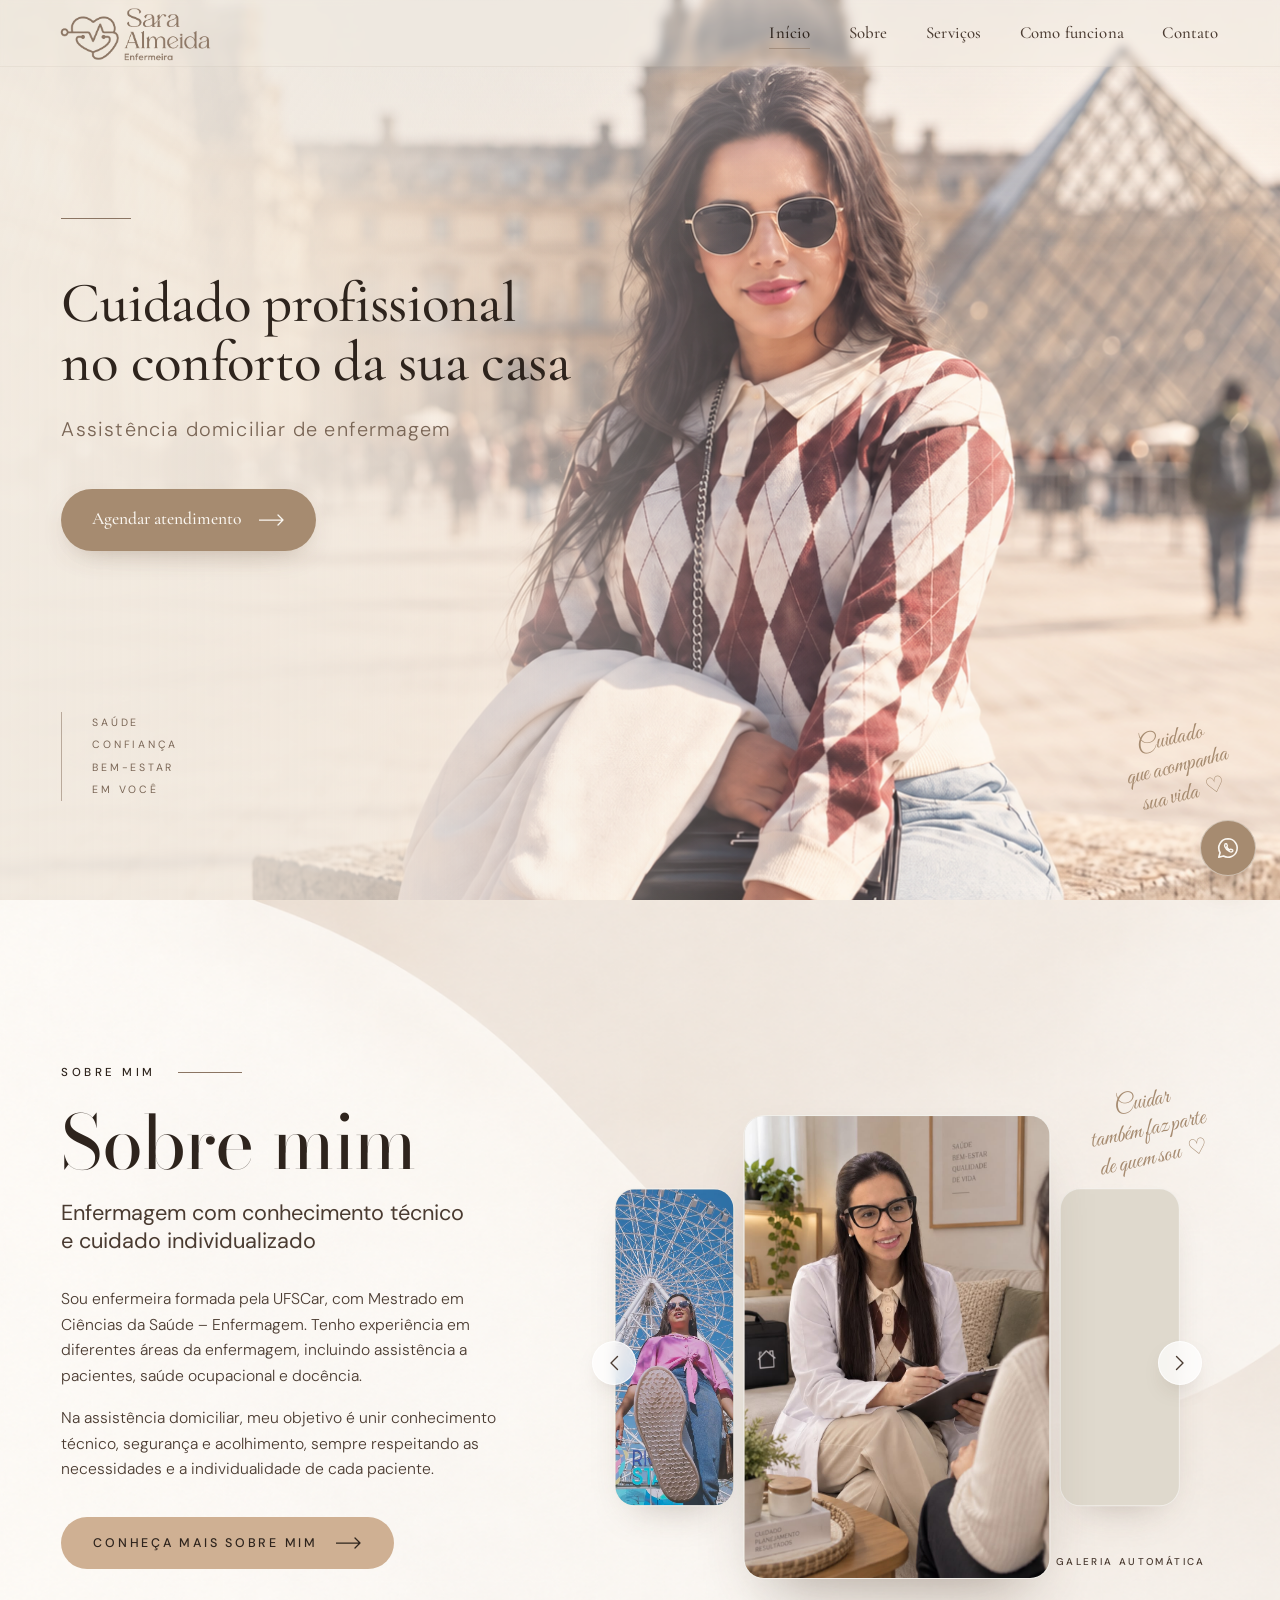
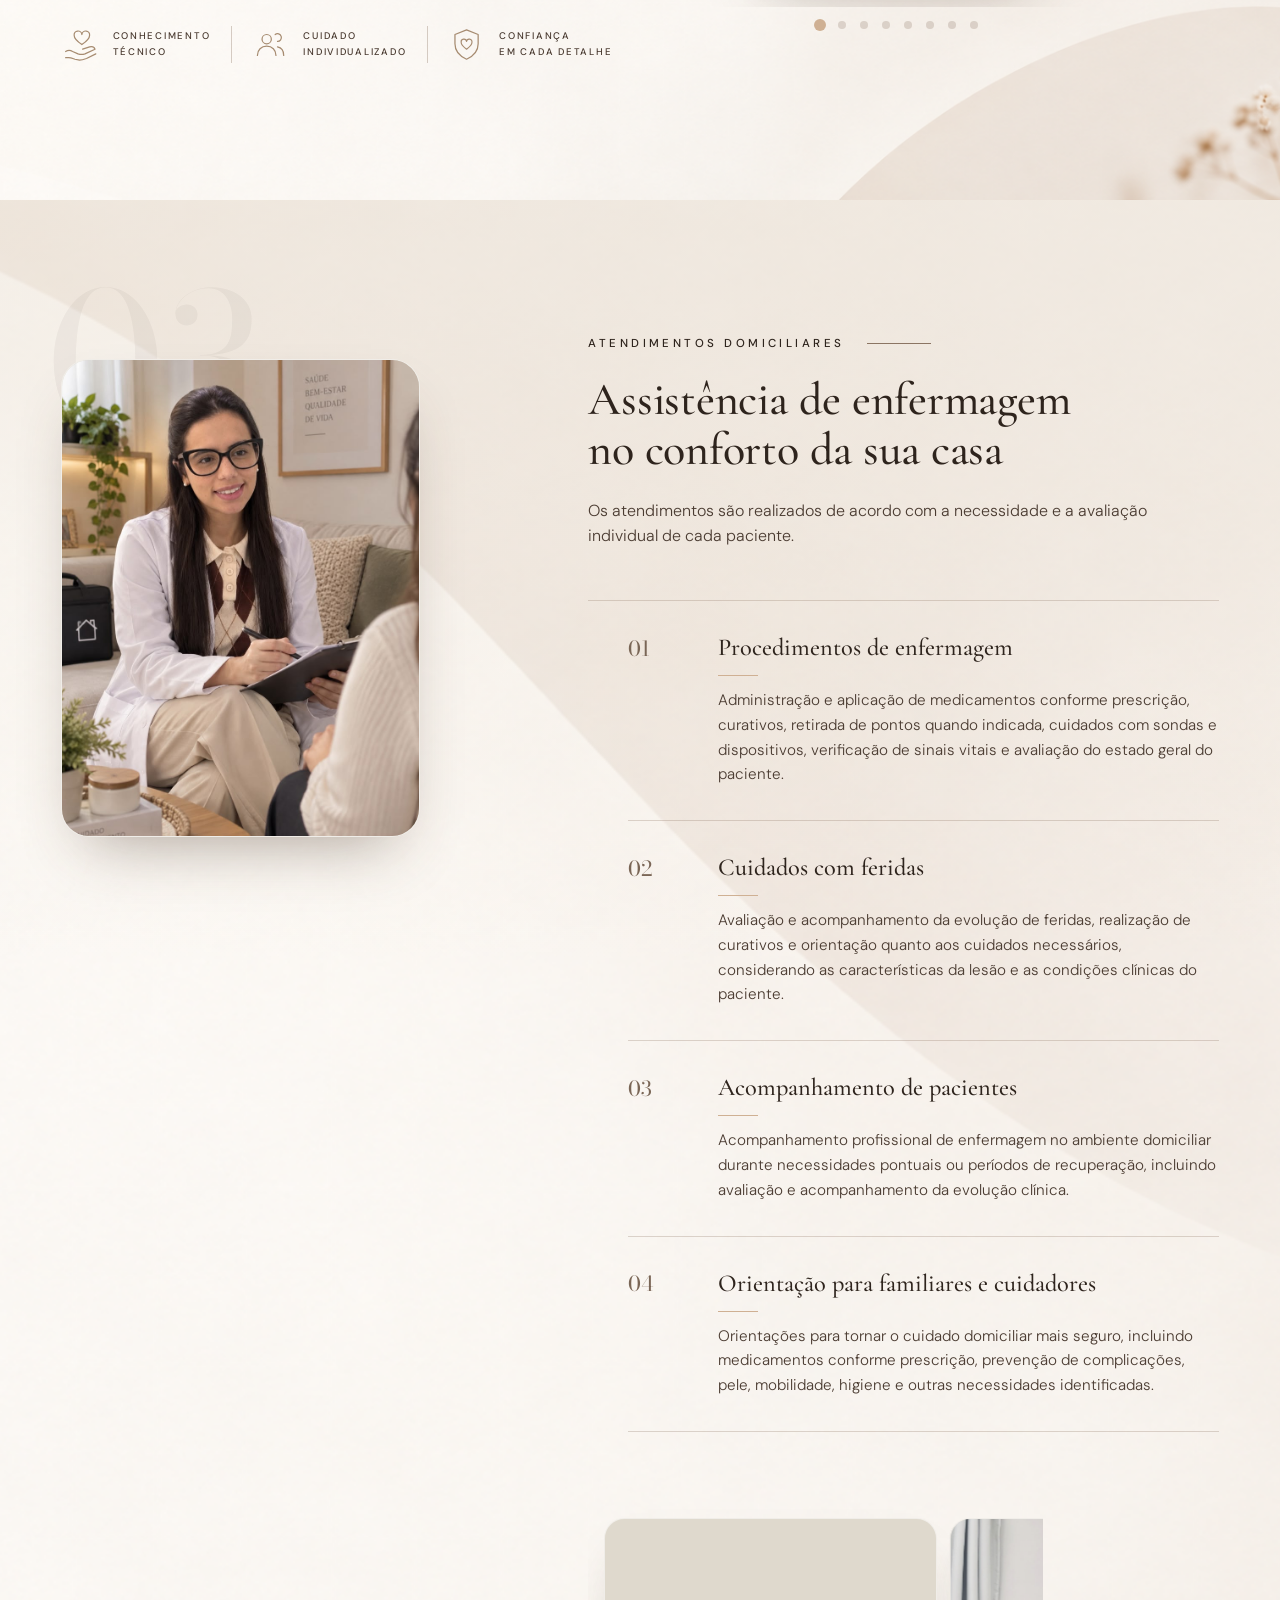
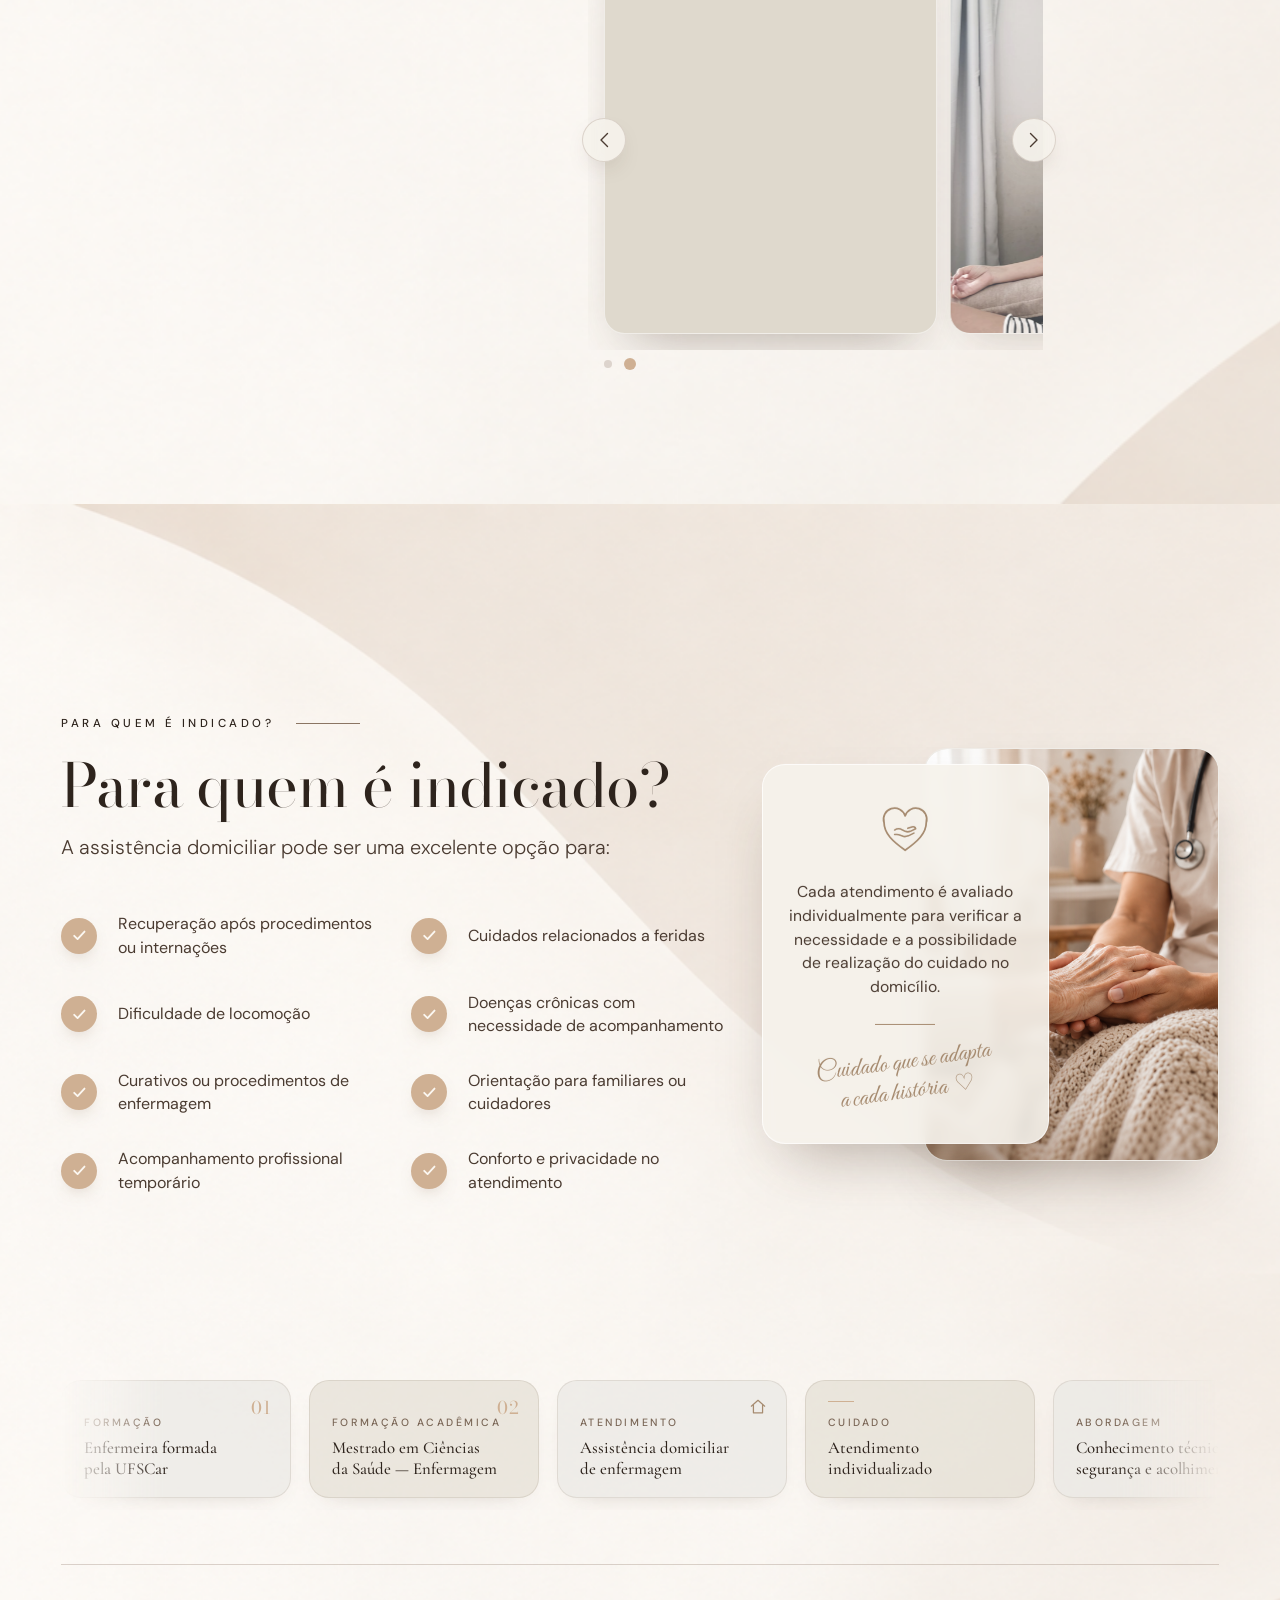
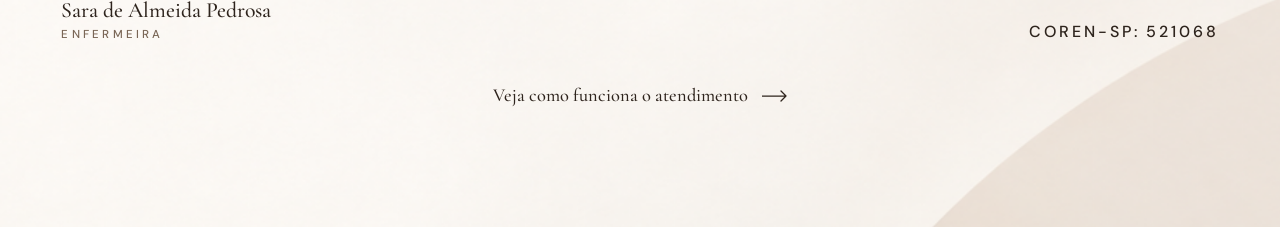
==== commit 317b760d: "Menu mobile em banner central e carrossel de pacientes com 2 fotos Menu mobile: - hambúrguer com 3 r" ====
--- a/index.html
+++ b/index.html
@@ -22,7 +22,8 @@
         <span class="logo__img" role="img" aria-hidden="true"></span>
       </a>
 
-      <button class="nav-toggle" type="button" aria-label="Abrir menu" aria-expanded="false" aria-controls="nav">
+      <button class="nav-toggle" type="button" aria-label="Abrir menu" aria-expanded="false" aria-controls="mobileMenu">
+        <span class="nav-toggle__bar"></span>
         <span class="nav-toggle__bar"></span>
         <span class="nav-toggle__bar"></span>
       </button>
@@ -38,6 +39,25 @@
       </nav>
     </div>
   </header>
+
+  <!-- ===================== MENU MOBILE (banner central) ===================== -->
+  <div class="menu" id="mobileMenu">
+    <div class="menu__overlay" data-menu-close></div>
+
+    <div class="menu__panel" role="dialog" aria-modal="true" aria-label="Menu de navegação">
+      <span class="menu__logo" role="img" aria-label="Sara Almeida – Enfermeira"></span>
+
+      <nav class="menu__nav" aria-label="Navegação do menu">
+        <ul class="menu__list">
+          <li class="menu__item" style="--i: 0"><a class="menu__link" href="index.html"><span class="menu__num" aria-hidden="true">01</span><span class="menu__label">Início</span></a></li>
+          <li class="menu__item" style="--i: 1"><a class="menu__link" href="index.html#sobre"><span class="menu__num" aria-hidden="true">02</span><span class="menu__label">Sobre</span></a></li>
+          <li class="menu__item" style="--i: 2"><a class="menu__link" href="index.html#servicos"><span class="menu__num" aria-hidden="true">03</span><span class="menu__label">Serviços</span></a></li>
+          <li class="menu__item" style="--i: 3"><a class="menu__link" href="atendimento.html#como-funciona"><span class="menu__num" aria-hidden="true">04</span><span class="menu__label">Como funciona</span></a></li>
+          <li class="menu__item" style="--i: 4"><a class="menu__link" href="atendimento.html#contato"><span class="menu__num" aria-hidden="true">05</span><span class="menu__label">Contato</span></a></li>
+        </ul>
+      </nav>
+    </div>
+  </div>
 
   <main class="page-main">
     <!-- ===================== HERO ===================== -->
@@ -209,7 +229,6 @@
                 <ul class="carousel__track">
                   <li class="carousel__slide"><img src="Assets/img - paciente - 1.jpeg" alt="Paciente sorrindo durante atendimento domiciliar" style="object-position: 50% 62%" loading="lazy" decoding="async"></li>
                   <li class="carousel__slide"><img src="Assets/img - paciente - 2.jpeg" alt="Paciente em casa durante acompanhamento de enfermagem" style="object-position: 50% 55%" loading="lazy" decoding="async"></li>
-                  <li class="carousel__slide"><img src="Assets/img - paciente - 3.jpeg" alt="Paciente idosa recebendo cuidado de enfermagem em casa" style="object-position: 50% 35%" loading="lazy" decoding="async"></li>
                 </ul>
               </div>
 
--- a/css/styles.css
+++ b/css/styles.css
@@ -186,30 +186,176 @@
 .nav__link.is-active { color: var(--ink); }
 .nav__link.is-active::after { transform: scaleX(1); opacity: 0.55; }
 
-/* Hamburger (somente mobile) */
+/* Hamburger (somente mobile) — 3 riscos finos que viram um "X" */
 .nav-toggle {
+  --bar-h: 1.5px;
+  --bar-gap: 5px;
+  --bar-shift: calc(var(--bar-h) + var(--bar-gap));   /* distância do risco 1/3 até o centro */
   display: none;
   width: 44px;
   height: 44px;
   align-items: center;
   justify-content: center;
   flex-direction: column;
-  gap: 6px;
+  gap: var(--bar-gap);
   margin-right: -8px;
 }
 .nav-toggle__bar {
   display: block;
   width: 24px;
-  height: 1.5px;
+  height: var(--bar-h);
+  border-radius: 2px;
   background: var(--ink-soft);
-  transition: transform 400ms var(--ease-out);
-}
-.nav-toggle[aria-expanded="true"] .nav-toggle__bar:nth-child(1) { transform: translateY(3.75px) rotate(45deg); }
-.nav-toggle[aria-expanded="true"] .nav-toggle__bar:nth-child(2) { transform: translateY(-3.75px) rotate(-45deg); }
+  transform-origin: 50% 50%;
+  transition:
+    transform 340ms var(--ease-out),
+    opacity 340ms var(--ease-out);
+}
+.nav-toggle[aria-expanded="true"] .nav-toggle__bar:nth-child(1) { transform: translateY(var(--bar-shift)) rotate(45deg); }
+.nav-toggle[aria-expanded="true"] .nav-toggle__bar:nth-child(2) { opacity: 0; transform: scaleX(0.6); }
+.nav-toggle[aria-expanded="true"] .nav-toggle__bar:nth-child(3) { transform: translateY(calc(-1 * var(--bar-shift))) rotate(-45deg); }
 
 /* Estado carregado */
 .is-loaded .logo { opacity: 1; transform: none; }
 .is-loaded .nav__item { opacity: 1; transform: none; }
+
+/* =====================================================================
+   MENU MOBILE — banner central (o header desktop permanece intacto)
+   ===================================================================== */
+body.menu-open { overflow: hidden; }
+
+.menu { display: none; }
+
+@media (max-width: 768px) {
+  /* o header sobe acima do overlay para o "X" continuar clicável */
+  .header { z-index: 70; }
+  body.menu-open .header {
+    background: transparent;
+    -webkit-backdrop-filter: none;
+    backdrop-filter: none;
+    box-shadow: none;
+    border-bottom-color: transparent;
+  }
+
+  .menu {
+    position: fixed;
+    inset: 0;
+    z-index: 60;
+    display: grid;
+    place-items: center;
+    padding: 20px;
+    visibility: hidden;
+    transition: visibility 0s linear 560ms;
+  }
+  .menu.is-open { visibility: visible; transition: visibility 0s; }
+
+  /* ---- overlay: o site continua visível ao fundo, porém desfocado ---- */
+  .menu__overlay {
+    position: absolute;
+    inset: 0;
+    background: rgba(40, 34, 28, 0.28);
+    -webkit-backdrop-filter: blur(8px);
+    backdrop-filter: blur(8px);
+    opacity: 0;
+    transition: opacity 420ms var(--ease-out);
+  }
+  .menu.is-open .menu__overlay { opacity: 1; }
+
+  /* ---- banner ---- */
+  .menu__panel {
+    position: relative;
+    width: min(88vw, 420px);
+    max-height: calc(100vh - 40px);
+    max-height: calc(100dvh - 40px);
+    overflow-y: auto;
+    padding: clamp(28px, 7vw, 36px) clamp(24px, 6vw, 34px);
+    border-radius: 28px;
+    background: rgba(234, 233, 228, 0.96);
+    border: 1px solid rgba(139, 117, 99, 0.18);
+    box-shadow: 0 24px 60px -30px rgba(70, 50, 35, 0.38);
+    opacity: 0;
+    transform: translateY(20px) scale(0.96);
+    filter: blur(4px);
+    transition:
+      opacity 480ms var(--ease-out),
+      transform 480ms var(--ease-out),
+      filter 480ms var(--ease-out);
+  }
+  .menu.is-open .menu__panel {
+    opacity: 1;
+    transform: translateY(0) scale(1);
+    filter: blur(0);
+  }
+
+  /* ---- logo: mesmo asset do header, em escala menor ---- */
+  .menu__logo {
+    display: block;
+    width: clamp(104px, 30vw, 124px);
+    margin: 0 auto;
+    aspect-ratio: 1958 / 803;
+    background-color: var(--ink-line);
+    -webkit-mask: url("../Assets/img-logo.png") center / contain no-repeat;
+    mask: url("../Assets/img-logo.png") center / contain no-repeat;
+    opacity: 0.92;
+  }
+
+  .menu__list { margin-top: clamp(18px, 4.5vw, 26px); }
+
+  /* ---- links: entrada em cascata (120ms → 360ms) ---- */
+  .menu__item {
+    opacity: 0;
+    transform: translateY(12px);
+    transition: opacity 420ms var(--ease-out), transform 420ms var(--ease-out);
+  }
+  .menu__item + .menu__item { border-top: 1px solid rgba(139, 117, 99, 0.16); }
+  .menu.is-open .menu__item {
+    opacity: 1;
+    transform: none;
+    transition-delay: calc(120ms + var(--i, 0) * 60ms);
+  }
+
+  .menu__link {
+    display: flex;
+    align-items: baseline;
+    gap: 14px;
+    padding: clamp(12px, 3.2vw, 16px) 2px;
+    color: var(--ink);
+    transition: color 300ms var(--ease-out), transform 300ms var(--ease-out);
+  }
+  .menu__num {
+    flex: 0 0 auto;
+    font-family: var(--font-display);
+    font-size: 0.7rem;
+    letter-spacing: 0.1em;
+    color: var(--ink-muted);
+    transition: color 300ms var(--ease-out);
+  }
+  .menu__label {
+    font-family: var(--font-serif);
+    font-weight: 500;
+    font-size: clamp(1.26rem, 5.4vw, 1.5rem);
+    line-height: 1.15;
+    letter-spacing: 0.01em;
+  }
+  .menu__link:hover,
+  .menu__link:focus-visible,
+  .menu__link:active { color: var(--caramel-deeper); transform: translateX(3px); }
+  .menu__link:hover .menu__num,
+  .menu__link:focus-visible .menu__num,
+  .menu__link:active .menu__num { color: var(--caramel-deep); }
+
+  /* ---- página/seção atual ---- */
+  .menu__link.is-active { color: var(--caramel-deep); }
+  .menu__link.is-active .menu__num { color: var(--caramel); }
+
+  /* telas muito baixas: o banner encolhe antes de rolar */
+  @media (max-height: 560px) {
+    .menu__panel { padding-block: 22px; }
+    .menu__logo { width: 92px; }
+    .menu__list { margin-top: 14px; }
+    .menu__link { padding-block: 10px; }
+  }
+}
 
 /* =====================================================================
    BOTÕES
@@ -2715,46 +2861,15 @@
   }
 }
 
-/* ---- Menu mobile + Hero mobile ---- */
+/* ---- Header mobile + Hero mobile ---- */
 @media (max-width: 768px) {
   :root { --header-h: 64px; }
   .logo__img { width: clamp(140px, 38vw, 160px); }
 
   .nav-toggle { display: flex; }
 
-  .nav {
-    position: fixed;
-    top: var(--header-h);
-    left: 0;
-    right: 0;
-    flex-direction: column;
-    align-items: stretch;
-    gap: 0;
-    padding: 8px var(--gutter) 24px;
-    background: rgba(var(--cream-rgb), 0.94);
-    -webkit-backdrop-filter: blur(14px);
-    backdrop-filter: blur(14px);
-    border-bottom: 1px solid rgba(80, 60, 45, 0.08);
-    opacity: 0;
-    visibility: hidden;
-    transform: translateY(-10px);
-    transition: opacity 400ms var(--ease-out), transform 400ms var(--ease-out), visibility 0s linear 400ms;
-  }
-  .nav.is-open {
-    opacity: 1;
-    visibility: visible;
-    transform: none;
-    transition: opacity 400ms var(--ease-out), transform 400ms var(--ease-out), visibility 0s;
-  }
-  .nav__list { flex-direction: column; align-items: stretch; gap: 0; }
-  .nav__item { transition-delay: 0ms; }
-  .nav__link {
-    display: block;
-    padding: 18px 0;
-    font-size: 1.35rem;
-    border-bottom: 1px solid rgba(80, 60, 45, 0.08);
-  }
-  .nav__link::after { display: none; }
+  /* a navegação do header dá lugar ao banner central (.menu) */
+  .nav { display: none; }
 
   .hero__tags { display: none; }
   .hero__inner { padding-bottom: clamp(64px, 12vh, 120px); }
@@ -2852,4 +2967,27 @@
   .carousel__slide { transition: opacity 250ms ease; }
   .carousel__slide img { transition: none; }
   .btn, .btn__arrow, .carousel__btn, .carousel__dot, .nav__link::after, .header { transition-duration: 120ms; }
-}
+
+  /* menu mobile: sem blur, sem escala e sem deslocamentos — só opacidade */
+  .menu { transition: visibility 0s linear 200ms; }
+  .menu.is-open { transition: visibility 0s; }
+  .menu__overlay {
+    -webkit-backdrop-filter: none;
+    backdrop-filter: none;
+    background: rgba(40, 34, 28, 0.45);
+    transition: opacity 180ms linear;
+  }
+  .menu__panel {
+    transform: none !important;
+    filter: none !important;
+    transition: opacity 180ms linear;
+  }
+  .menu__item {
+    transform: none !important;
+    transition: opacity 180ms linear !important;
+    transition-delay: 0ms !important;
+  }
+  .menu__link { transition-duration: 120ms; }
+  .menu__link:hover, .menu__link:focus-visible, .menu__link:active { transform: none !important; }
+  .nav-toggle__bar { transition-duration: 120ms; }
+}
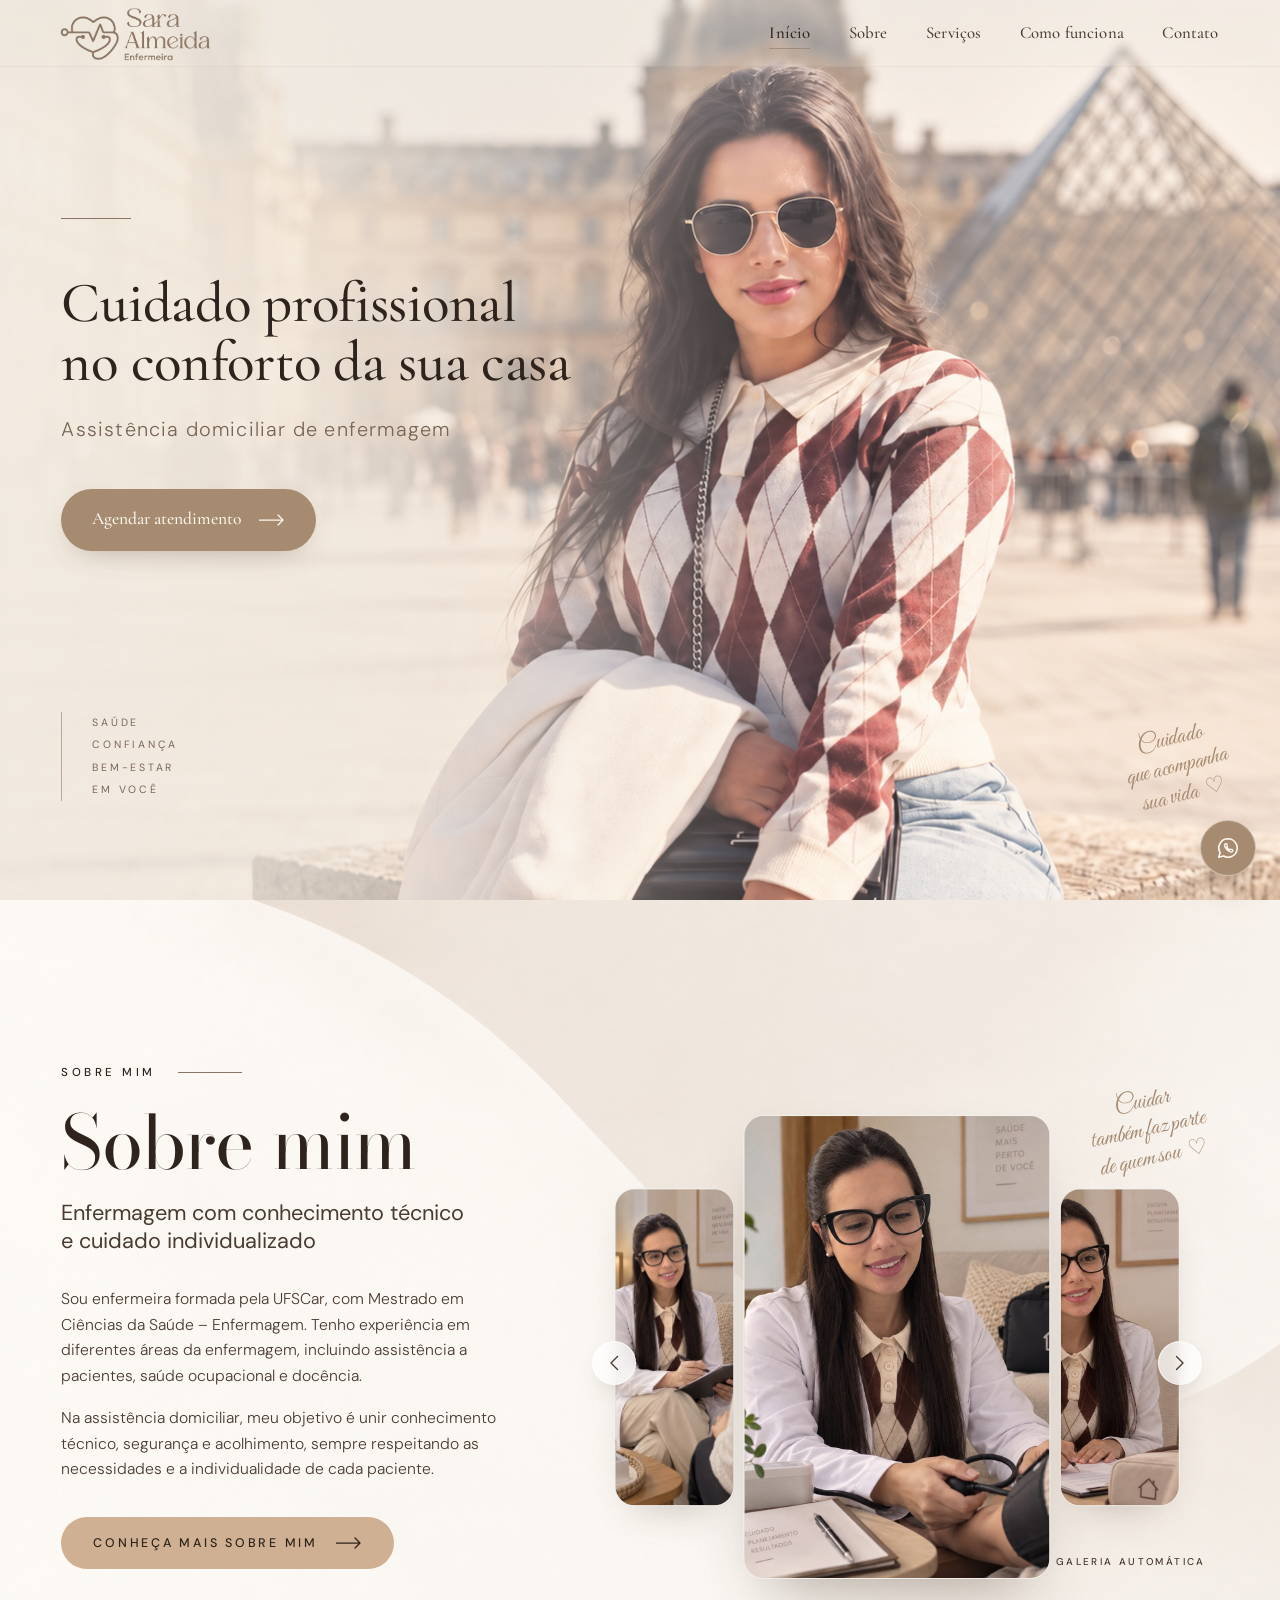
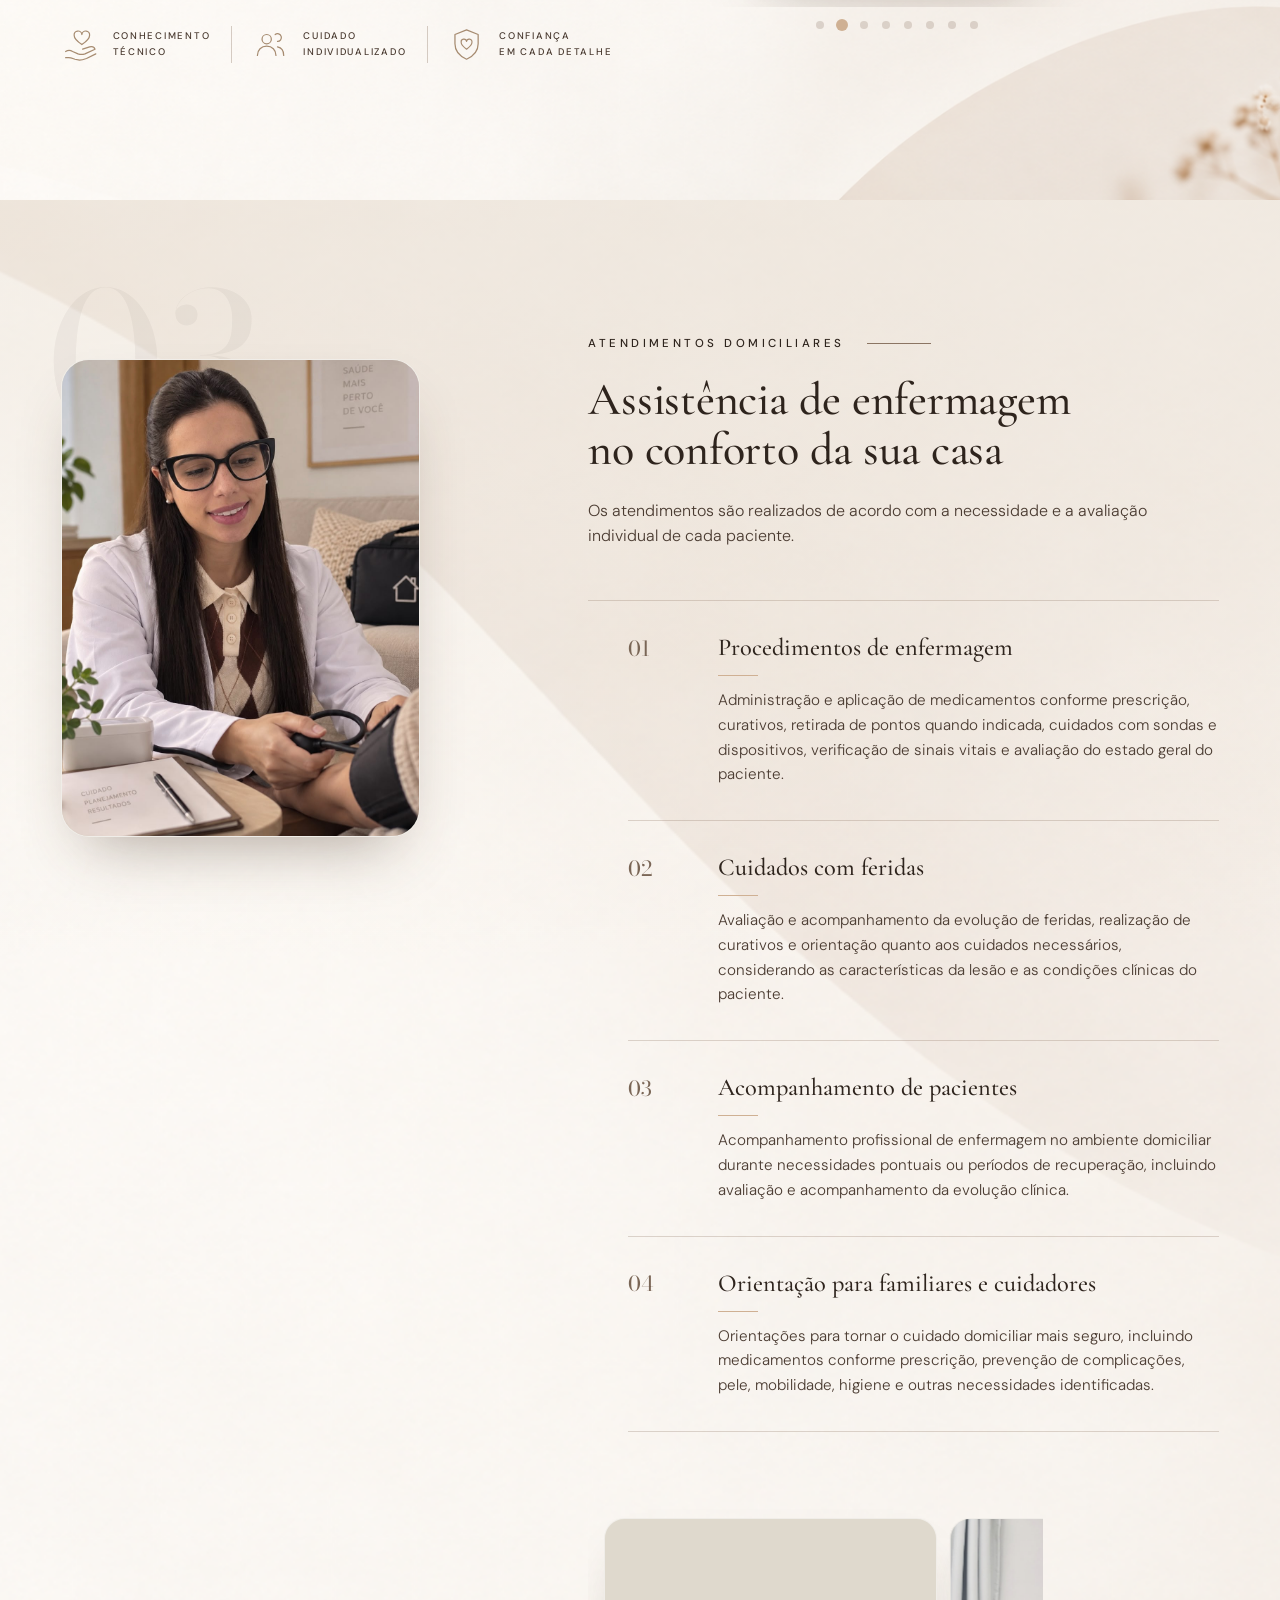
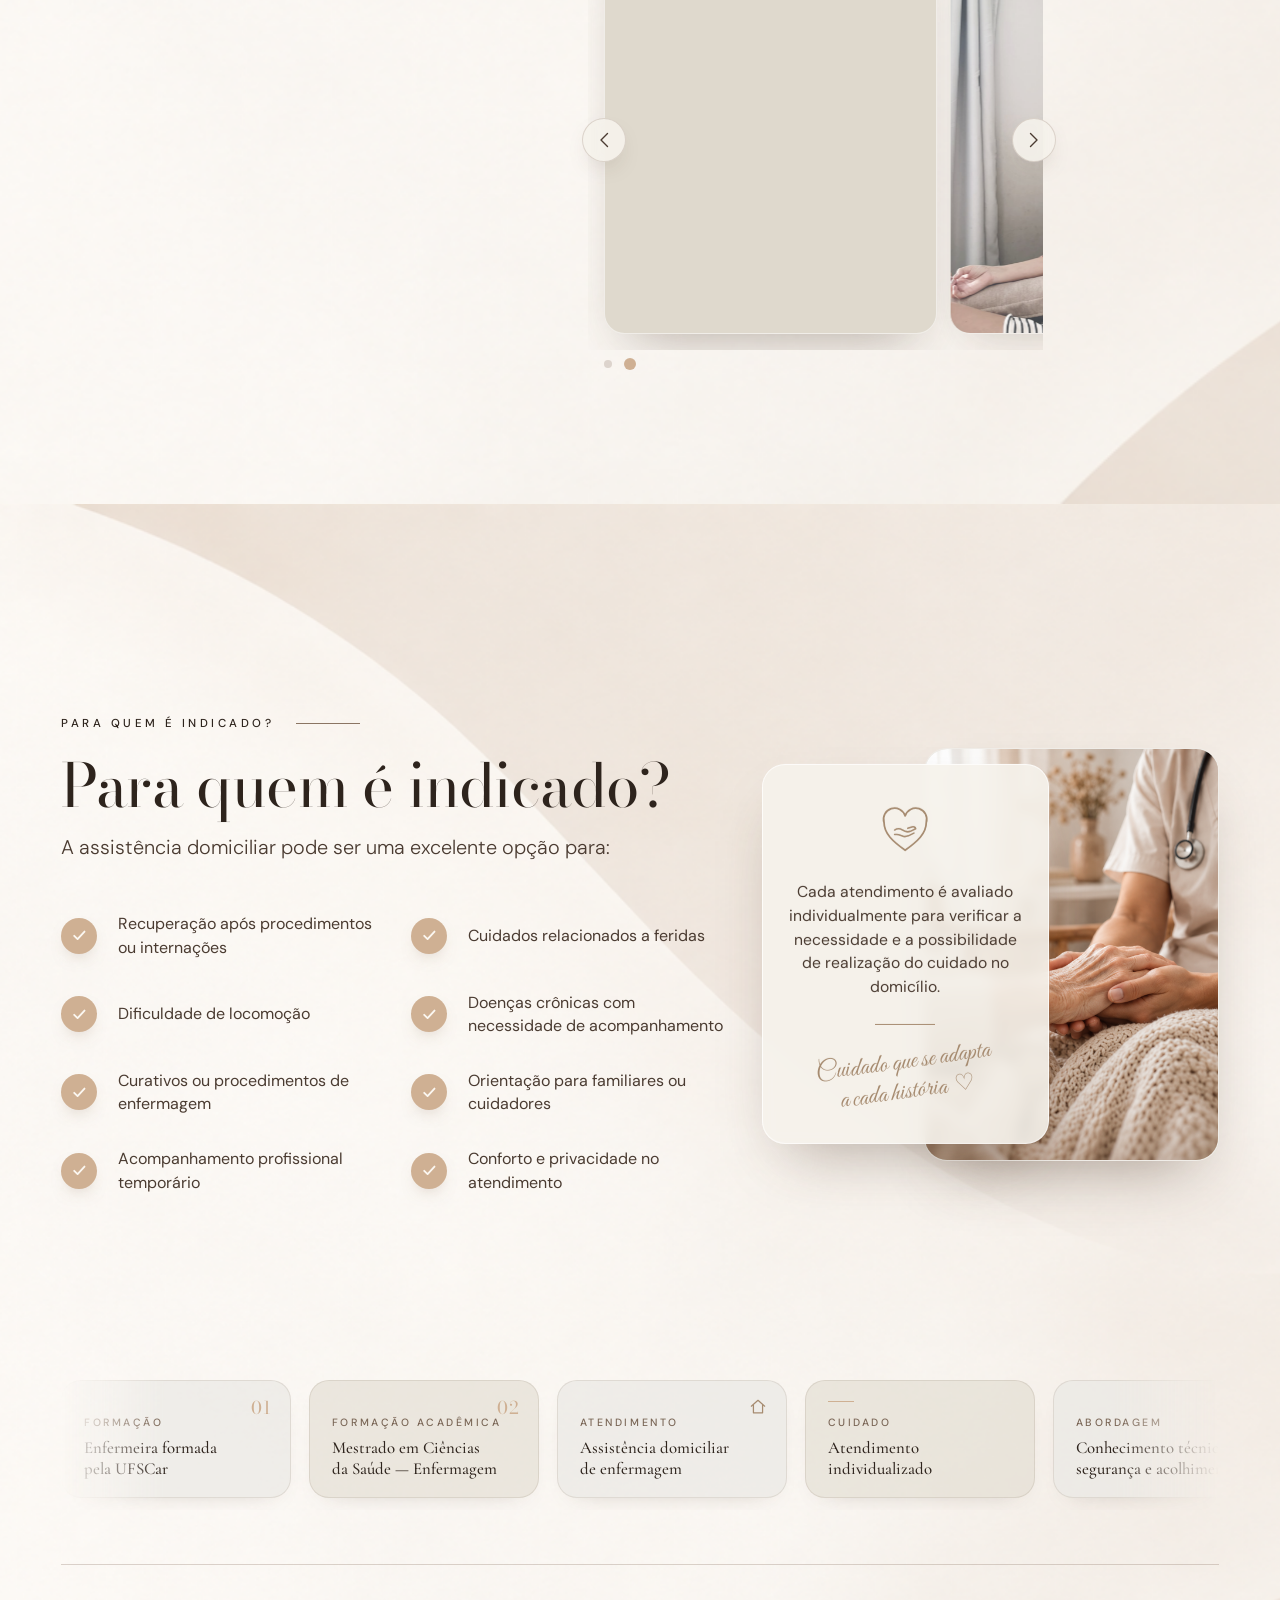
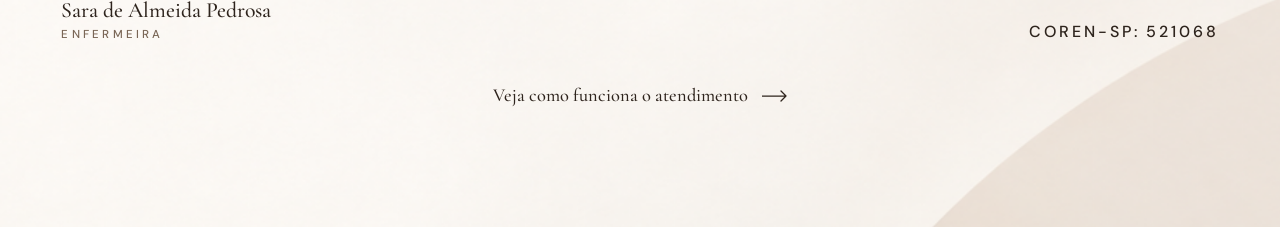
==== commit 89d93c2f: "Refinamento de animações: reveal editorial, parallax suave e transição entre páginas Entradas e micr" ====
--- a/index.html
+++ b/index.html
@@ -14,6 +14,8 @@
   <link rel="stylesheet" href="css/styles.css">
 </head>
 <body class="page-home">
+
+  <div class="scroll-progress" id="scrollProgress" aria-hidden="true"></div>
 
   <!-- ===================== HEADER ===================== -->
   <header class="header" id="header">
@@ -292,7 +294,7 @@
         </div>
 
         <div class="who__visual reveal reveal--right" style="--d: 300ms">
-          <figure class="who__photo">
+          <figure class="who__photo img-reveal" style="--wipe-d: 420ms">
             <img src="Assets/img - seção - 4.png" alt="Enfermeira segurando as mãos de uma paciente idosa em casa" loading="lazy" decoding="async">
           </figure>
 
--- a/css/styles.css
+++ b/css/styles.css
@@ -78,7 +78,7 @@
 }
 
 /* =====================================================================
-   ENTRADA DE PÁGINA (index ↔ atendimento)
+   ENTRADA E SAÍDA DE PÁGINA (index ↔ atendimento)
    ===================================================================== */
 .page-main {
   opacity: 0;
@@ -86,6 +86,38 @@
   transition: opacity 600ms var(--ease-out), transform 600ms var(--ease-out);
 }
 .is-page-ready .page-main { opacity: 1; transform: none; }
+
+/* saída: o conteúdo recua um pouco antes de a navegação acontecer */
+.is-page-leaving .page-main,
+.is-page-leaving .header,
+.is-page-leaving .wa-float {
+  opacity: 0;
+  transform: translateY(-5px);
+  transition: opacity 280ms ease, transform 280ms var(--ease-out);
+}
+.is-page-leaving { cursor: progress; }
+
+/* =====================================================================
+   INDICADOR DE PROGRESSO DE LEITURA (linha de 2px no topo)
+   ===================================================================== */
+.scroll-progress {
+  position: fixed;
+  top: 0;
+  left: 0;
+  z-index: 90;
+  width: 100%;
+  height: 2px;
+  background: var(--caramel);
+  transform: scaleX(0);
+  transform-origin: left center;
+  pointer-events: none;
+  opacity: 0;
+  transition: opacity 400ms ease;
+}
+.is-page-ready .scroll-progress { opacity: 0.85; }
+/* fora do caminho enquanto o banner do menu mobile está aberto */
+body.menu-open .scroll-progress,
+.is-page-leaving .scroll-progress { opacity: 0; }
 
 /* Seções ainda não construídas em atendimento.html */
 .upcoming:empty { display: block; }
@@ -868,6 +900,53 @@
 .is-visible .reveal--right,
 .is-visible .reveal--up { filter: none; }
 
+/* ---- linhas decorativas das labels: desenhadas da esquerda para a direita ----
+   O traço acompanha a label (herda o --d dela) e entra logo depois do texto. */
+.about__label-line,
+.services__label-line,
+.who__label-line,
+.how__label-line,
+.why__label-line,
+.commit__label-line,
+.faq__label-line,
+.contact__label-line {
+  transform: scaleX(0);
+  transform-origin: left center;
+  transition: transform 900ms var(--ease-out) calc(var(--d, 0ms) + 260ms);
+}
+.is-visible .about__label-line,
+.is-visible .services__label-line,
+.is-visible .who__label-line,
+.is-visible .how__label-line,
+.is-visible .why__label-line,
+.is-visible .commit__label-line,
+.is-visible .faq__label-line,
+.is-visible .contact__label-line { transform: scaleX(1); }
+
+/* ---- reveal editorial das fotografias principais ----
+   Uma cortina cor de linho cobre a foto e desliza para a direita enquanto a
+   imagem relaxa de scale(1.04) para 1. Usado só nas fotos que sustentam a
+   seção — nunca nos carrosséis, que já têm movimento próprio. */
+.img-reveal {
+  position: relative;
+  overflow: hidden;
+}
+.img-reveal::after {
+  content: "";
+  position: absolute;
+  inset: 0;
+  z-index: 2;
+  background: var(--linen);
+  transform: translateX(0);
+  transition: transform 1100ms var(--ease-out) var(--wipe-d, 300ms);
+}
+.img-reveal img {
+  transform: scale(1.04);
+  transition: transform 1300ms var(--ease-out) var(--wipe-d, 300ms);
+}
+.is-visible .img-reveal::after { transform: translateX(101%); }
+.is-visible .img-reveal img { transform: scale(1); }
+
 /* O botão da seção herda hover/transições depois que revelado */
 .btn--about.reveal {
   transition:
@@ -952,6 +1031,9 @@
 }
 /* Enquanto o "traveler" está em cena, a foto real fica invisível (mas mantém o layout) */
 .services__photo.is-hidden img { opacity: 0; transition: none; }
+/* Passagem de bastão: a foto reaparece exatamente onde o clone estava,
+   sem o fade de 400ms — é o que evita a sensação de piscada na chegada. */
+.services__photo.is-handoff img { transition: none; }
 
 /* ---- coluna de conteúdo ---- */
 .services__content { max-width: 720px; }
@@ -1059,8 +1141,8 @@
 }
 
 /* Entrada própria: só quando o carrossel entra no viewport (não junto com a seção) */
-.reveal--rise { --reveal-dur: 1000ms; filter: none; transform: translateY(35px) scale(0.97); }
-.services__gallery:not(.is-visible) .reveal--rise { opacity: 0; transform: translateY(35px) scale(0.97); }
+.reveal--rise { --reveal-dur: 1050ms; filter: none; transform: translateY(30px) scale(0.98); }
+.services__gallery:not(.is-visible) .reveal--rise { opacity: 0; transform: translateY(30px) scale(0.98); }
 
 .carousel.carousel--patients {
   --wc: clamp(250px, 26vw, 400px);          /* largura da imagem principal */
@@ -1245,7 +1327,10 @@
   line-height: 1.45;
   color: var(--ink-soft);
 }
-.who__item > span:last-child { max-width: 30ch; }
+.who__item > span:last-child {
+  max-width: 30ch;
+  transition: transform 300ms var(--ease-out), color 300ms ease;
+}
 
 .who__check {
   flex: 0 0 auto;
@@ -1257,8 +1342,26 @@
   background: var(--caramel);
   color: #FBF7F1;
   box-shadow: 0 8px 18px -10px rgba(120, 90, 60, 0.5);
+  /* o check "brota" logo depois do item entrar (herda o --d do .who__item) */
+  opacity: 0;
+  transform: scale(0.7);
+  transition:
+    transform 700ms var(--ease-out) calc(var(--d, 0ms) + 140ms),
+    opacity 500ms ease calc(var(--d, 0ms) + 140ms),
+    background-color 300ms ease;
 }
 .who__check svg { width: 52%; height: 52%; }
+.who.is-visible .who__check { opacity: 1; transform: scale(1); }
+/* revelado: o hover responde sem herdar o delay de entrada */
+.who.is-visible.is-settled .who__check {
+  transition: transform 300ms var(--ease-out), background-color 300ms ease;
+}
+
+@media (hover: hover) and (pointer: fine) {
+  .who.is-visible.is-settled .who__item:hover .who__check { transform: scale(1.06); }
+  .who__item:hover > span:last-child { transform: translateX(3px); color: var(--ink); }
+  .who__photo:hover img { transform: scale(1.015); }
+}
 
 /* ---- composição da direita: foto + card sobreposto ---- */
 .who__visual {
@@ -1271,6 +1374,8 @@
 
 .who__photo {
   position: relative;
+  /* deriva discreta no scroll (escrita pelo parallax em js/main.js) */
+  transform: translate3d(0, var(--parallax-y, 0px), 0);
   width: 64.5%;
   margin: 0 0 0 auto;
   aspect-ratio: 5 / 7;
@@ -1285,6 +1390,14 @@
   height: 100%;
   object-fit: cover;
   object-position: 50% 50%;
+}
+/* depois do reveal editorial, a imagem passa a responder ao hover */
+.is-visible.is-settled .img-reveal img { transition: transform 600ms var(--ease-out); }
+
+/* flutuação quase imperceptível do card (ligada pelo observer, só no desktop) */
+@keyframes card-float {
+  0%, 100% { transform: translateY(-50%); }
+  50%      { transform: translateY(calc(-50% - 4px)); }
 }
 
 .who__card {
@@ -1326,6 +1439,11 @@
   height: 1px;
   margin: clamp(20px, 2vw, 30px) auto 0;
   background: var(--caramel-deep);
+}
+
+/* o observer liga a flutuação só enquanto a seção está na tela */
+@media (min-width: 901px) {
+  .who__card.is-floating { animation: card-float 6s ease-in-out infinite; }
 }
 
 .who__card-script {
@@ -1988,7 +2106,14 @@
   overflow: hidden;
   isolation: isolate;
 }
-/* grande curva bege na extremidade direita + brilho suave na base esquerda */
+/* grande curva bege na extremidade direita + brilho suave na base esquerda.
+   As duas formas derivam em sentidos opostos conforme o scroll (js/main.js),
+   o suficiente para dar profundidade sem que o movimento seja percebido. */
+.faq::before,
+.contact::before { transform: translate3d(0, var(--shape-a, 0px), 0); }
+.faq::after,
+.contact::after { transform: translate3d(0, var(--shape-b, 0px), 0); }
+
 .faq::before {
   content: "";
   position: absolute;
@@ -2911,6 +3036,33 @@
 }
 
 /* =====================================================================
+   MOBILE: MENOS MOVIMENTO, MESMO RITMO
+   Deslocamentos laterais, blur e escala saem caro em telas pequenas.
+   Aqui tudo converge para opacidade + translateY, mantendo o stagger.
+   ===================================================================== */
+@media (max-width: 768px) {
+  .reveal { filter: none; }
+  .reveal--left,
+  .reveal--label,
+  .reveal--label-sm { transform: translateY(18px); }
+  .reveal--right,
+  .reveal--from-right,
+  .reveal--card,
+  .reveal--commit { transform: translateY(22px) scale(0.99); }
+  .reveal--up { transform: translateY(24px) scale(0.99); }
+  .reveal--rise { transform: translateY(24px) scale(0.99); }
+  .services__gallery:not(.is-visible) .reveal--rise { transform: translateY(24px) scale(0.99); }
+
+  /* cortina mais curta e sem exagero de escala */
+  .img-reveal::after { transition-duration: 900ms; }
+  .img-reveal img { transform: scale(1.025); transition-duration: 1100ms; }
+
+  /* nada de parallax nem flutuação */
+  .who__photo { transform: none; }
+  .who__card.is-floating { animation: none; }
+}
+
+/* =====================================================================
    REDUCED MOTION
    ===================================================================== */
 @media (prefers-reduced-motion: reduce) {
@@ -2968,6 +3120,37 @@
   .carousel__slide img { transition: none; }
   .btn, .btn__arrow, .carousel__btn, .carousel__dot, .nav__link::after, .header { transition-duration: 120ms; }
 
+  /* refinamentos de movimento desta rodada */
+  .about__label-line, .services__label-line, .who__label-line,
+  .how__label-line, .why__label-line, .commit__label-line,
+  .faq__label-line, .contact__label-line {
+    transform: scaleX(1) !important;
+    transition: none !important;
+  }
+  .img-reveal::after { display: none; }
+  .img-reveal img {
+    transform: none !important;
+    transition: none !important;
+  }
+  .who__check {
+    opacity: 1 !important;
+    transform: none !important;
+    transition: none !important;
+  }
+  .who__item > span:last-child { transform: none !important; }
+  .who__card.is-floating { animation: none !important; }
+  .who__photo { transform: none !important; }
+  .faq::before, .faq::after,
+  .contact::before, .contact::after { transform: none !important; }
+  .is-page-leaving .page-main,
+  .is-page-leaving .header,
+  .is-page-leaving .wa-float {
+    opacity: 1 !important;
+    transform: none !important;
+    transition: none !important;
+  }
+  .scroll-progress { transition: none; }
+
   /* menu mobile: sem blur, sem escala e sem deslocamentos — só opacidade */
   .menu { transition: visibility 0s linear 200ms; }
   .menu.is-open { transition: visibility 0s; }
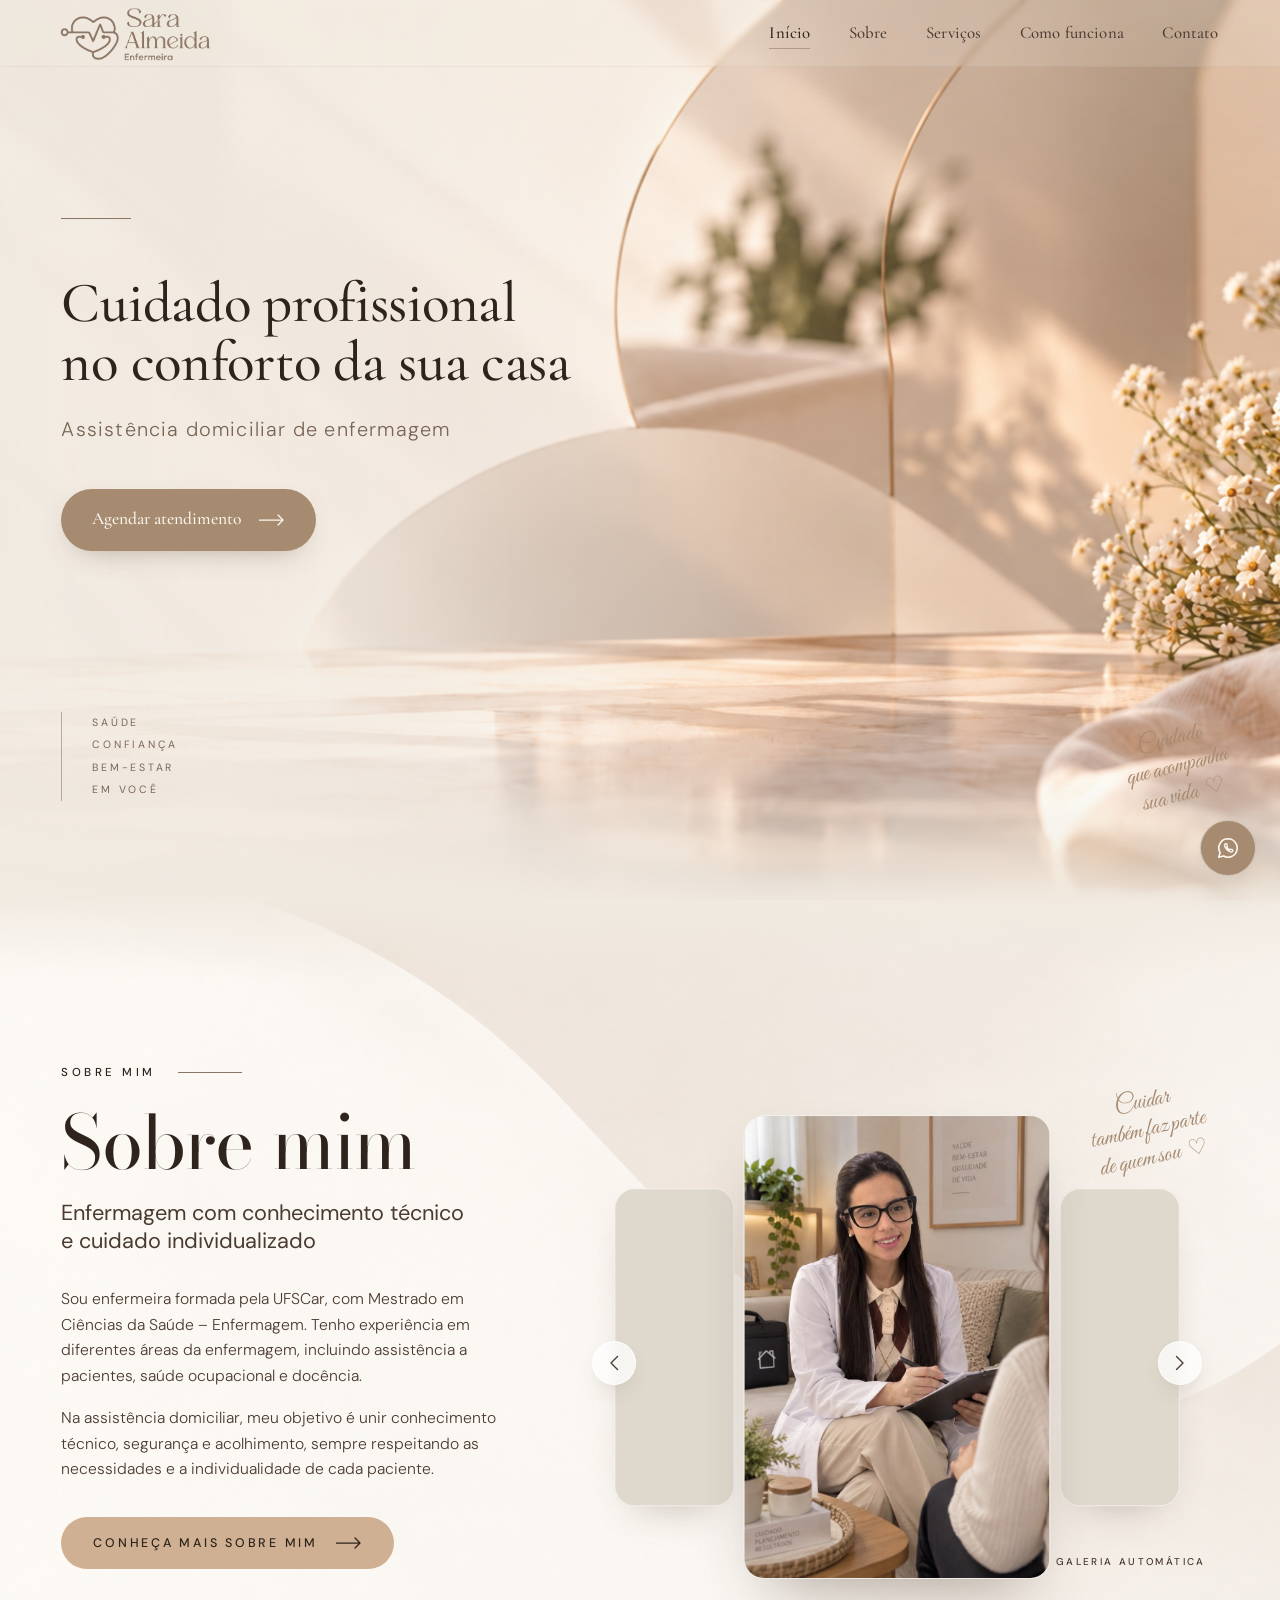
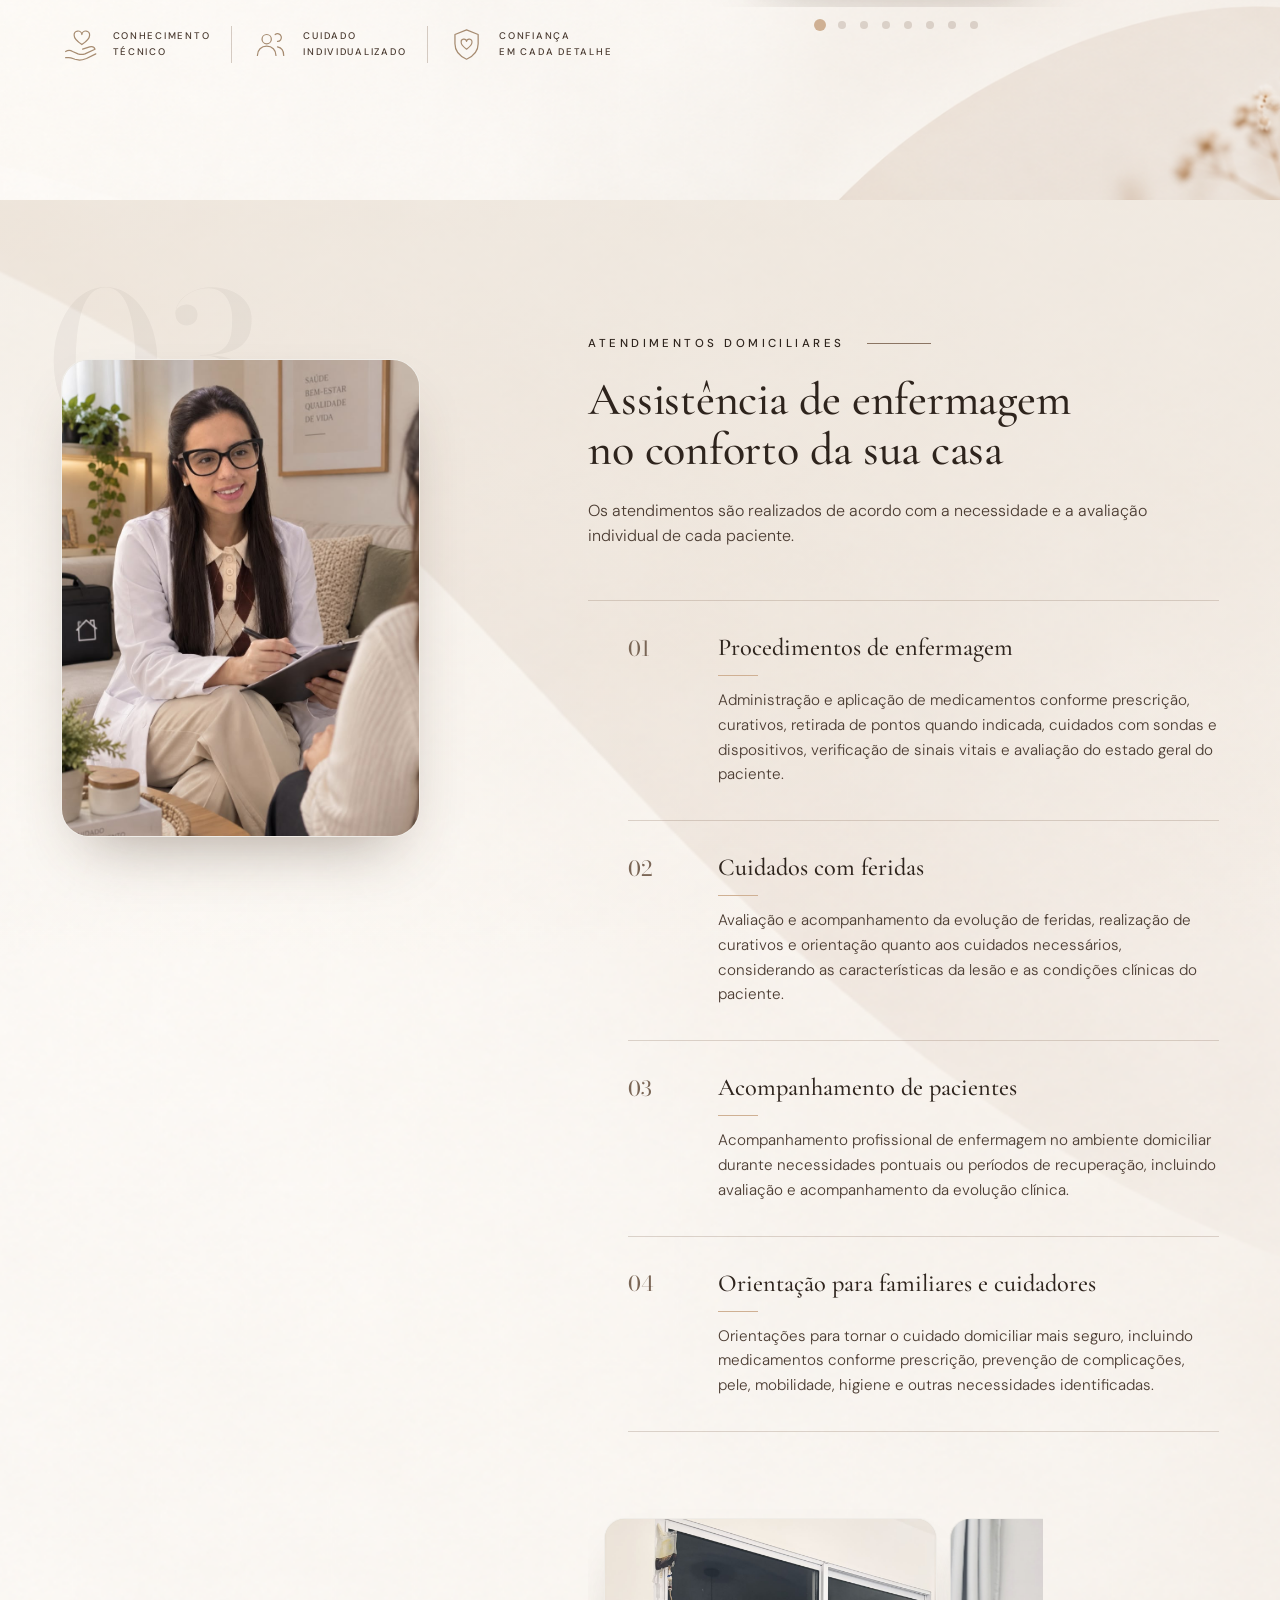
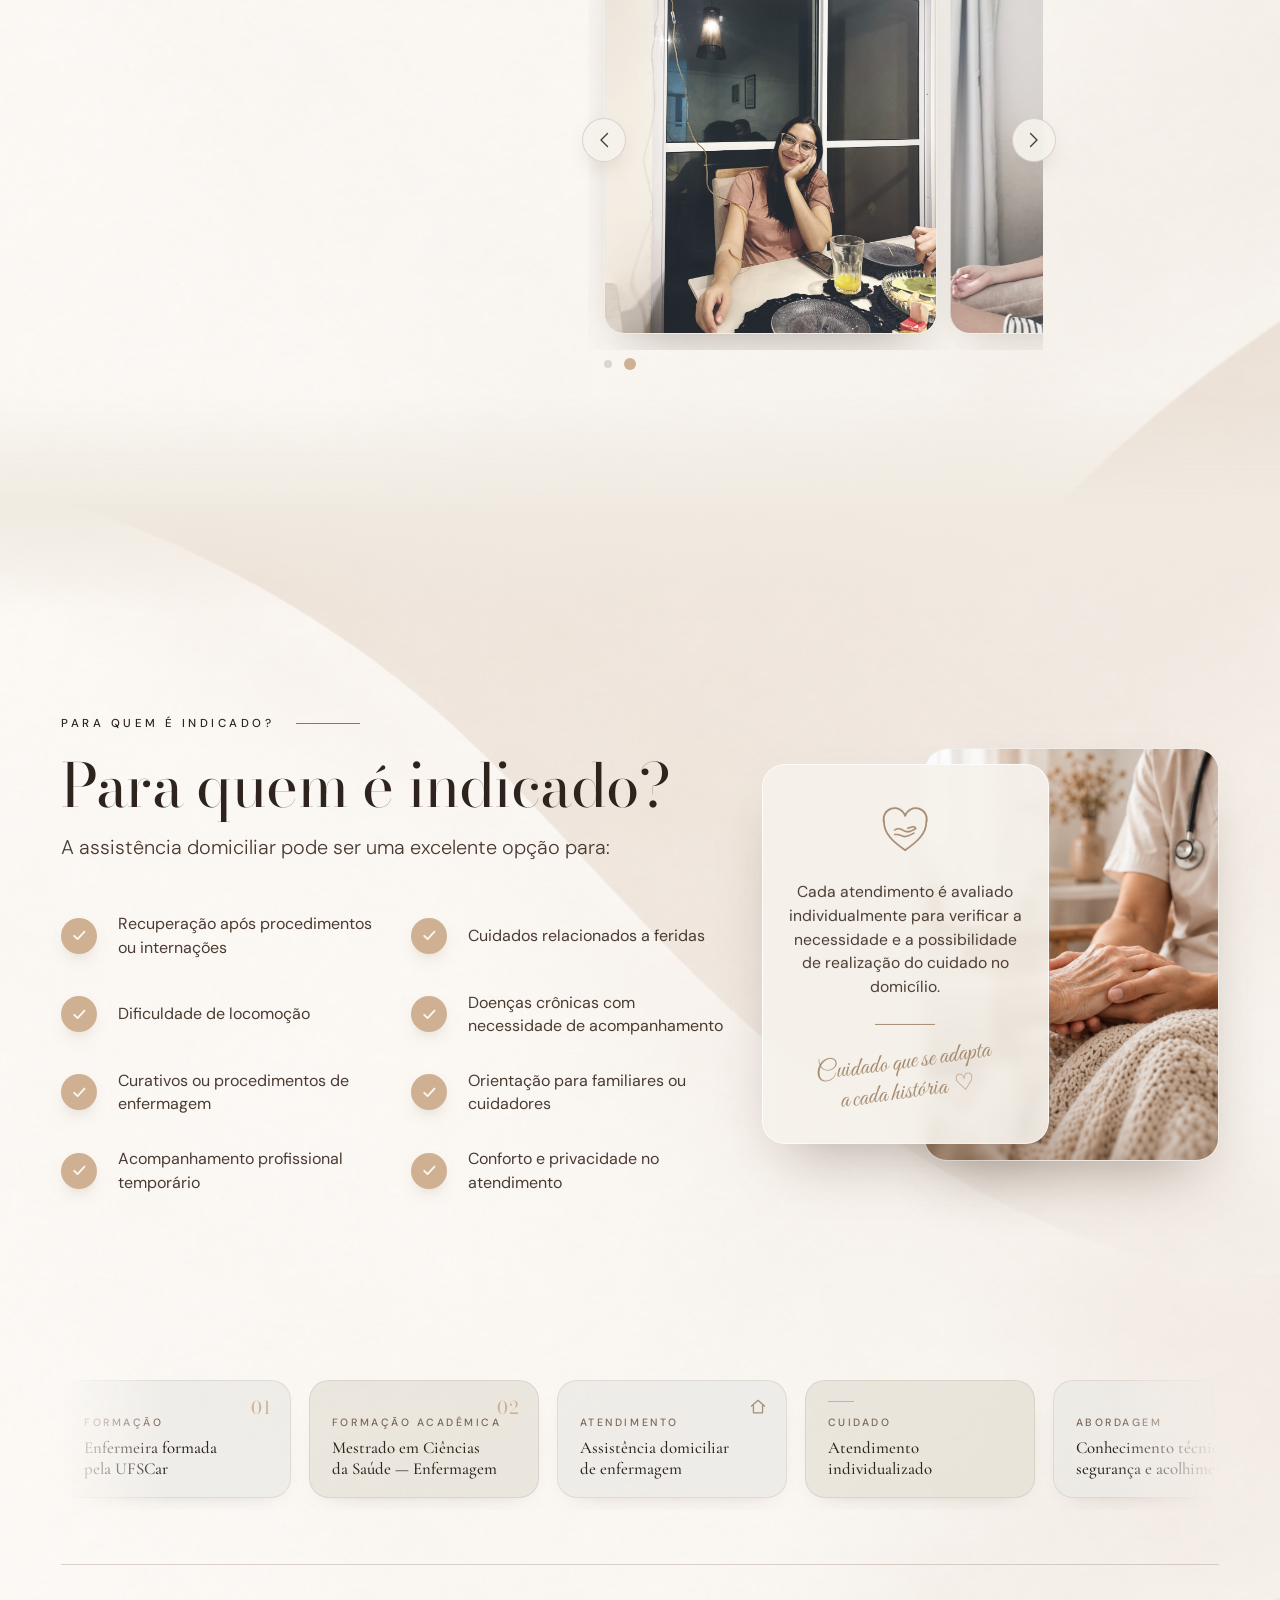
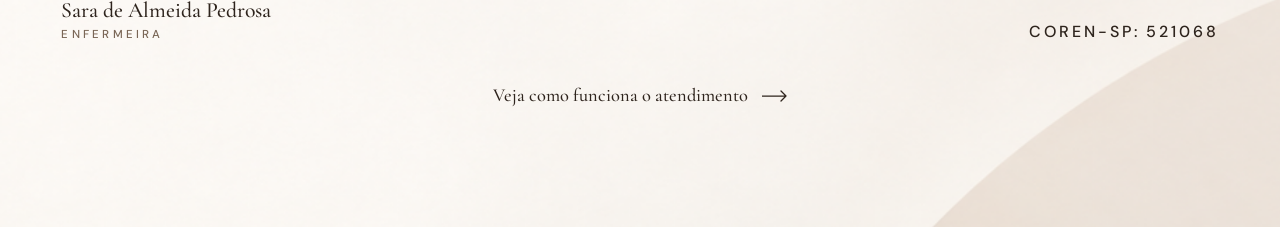
==== commit e33e2cb2: "Refinamento premium: reveal das fotos, transições entre seções e WhatsApp inteligente - Reveal edito" ====
--- a/index.html
+++ b/index.html
@@ -72,7 +72,7 @@
           <span class="hero__line" aria-hidden="true"></span>
           <h1 class="hero__title">Cuidado profissional <br class="hero__br">no conforto da sua casa</h1>
           <p class="hero__subtitle">Assistência domiciliar de enfermagem</p>
-          <a class="btn btn--hero" href="https://wa.me/5516992502596" target="_blank" rel="noopener noreferrer">
+          <a class="btn btn--hero" href="https://wa.me/5516992502596" target="_blank" rel="noopener noreferrer" data-wa-modal>
             <span class="btn__label">Agendar atendimento</span>
             <svg class="btn__arrow" width="26" height="12" viewBox="0 0 26 12" fill="none" aria-hidden="true">
               <path d="M0 6h24M19 1l5 5-5 5" stroke="currentColor" stroke-width="1.25" stroke-linecap="round" stroke-linejoin="round"/>
@@ -144,7 +144,7 @@
         <div class="about__gallery reveal reveal--right" style="--d: 300ms">
           <p class="about__script" aria-hidden="true">Cuidar<br>também faz parte<br>de quem sou <span class="about__heart">♡</span></p>
 
-          <div class="carousel" id="carousel" aria-roledescription="carrossel" aria-label="Fotos da Sara">
+          <div class="carousel img-reveal-slides" id="carousel" style="--reveal-color: var(--linen); --wipe-d: 380ms" aria-roledescription="carrossel" aria-label="Fotos da Sara">
             <div class="carousel__viewport">
               <ul class="carousel__track">
                 <li class="carousel__slide"><img src="Assets/img - Sara - 1.jpeg" alt="Sara em frente ao Museu do Louvre, em Paris" style="object-position: 50% 20%" loading="eager" decoding="async"></li>
@@ -226,7 +226,7 @@
           </ol>
 
           <div class="services__gallery" data-reveal="0.25">
-            <div class="carousel carousel--patients reveal reveal--rise" id="patientsCarousel" aria-roledescription="carrossel" aria-label="Fotos de atendimentos">
+            <div class="carousel carousel--patients reveal reveal--rise img-reveal-slides" style="--reveal-color: var(--sand); --wipe-d: 220ms" id="patientsCarousel" aria-roledescription="carrossel" aria-label="Fotos de atendimentos">
               <div class="carousel__viewport">
                 <ul class="carousel__track">
                   <li class="carousel__slide"><img src="Assets/img - paciente - 1.jpeg" alt="Paciente sorrindo durante atendimento domiciliar" style="object-position: 50% 62%" loading="lazy" decoding="async"></li>
@@ -294,7 +294,7 @@
         </div>
 
         <div class="who__visual reveal reveal--right" style="--d: 300ms">
-          <figure class="who__photo img-reveal" style="--wipe-d: 420ms">
+          <figure class="who__photo img-reveal" style="--reveal-color: var(--linen); --wipe-d: 320ms">
             <img src="Assets/img - seção - 4.png" alt="Enfermeira segurando as mãos de uma paciente idosa em casa" loading="lazy" decoding="async">
           </figure>
 
@@ -427,7 +427,7 @@
   <div class="traveler" id="traveler" aria-hidden="true"><img src="" alt=""></div>
 
   <!-- WhatsApp flutuante -->
-  <a class="wa-float" href="https://wa.me/5516992502596" target="_blank" rel="noopener noreferrer" aria-label="Falar com Sara pelo WhatsApp"><svg viewBox="0 0 24 24" fill="none" aria-hidden="true"><path d="M12 3.5a8.5 8.5 0 0 0-7.3 12.8L3.5 20.5l4.3-1.1A8.5 8.5 0 1 0 12 3.5Z" stroke="currentColor" stroke-width="1.5" stroke-linejoin="round"/><path d="M9.1 8.6c.2-.5.5-.5.8-.5h.5c.2 0 .4.1.5.4l.5 1.3c.1.2 0 .4-.1.6l-.5.6c.6 1.2 1.5 2.1 2.7 2.7l.6-.5c.2-.2.4-.2.6-.1l1.3.5c.3.1.4.3.4.5v.5c0 .3-.1.6-.5.8-.7.4-1.5.3-2.3 0-2.1-.9-3.7-2.4-4.5-4.5-.3-.8-.4-1.6 0-2.3Z" stroke="currentColor" stroke-width="1.3" stroke-linejoin="round"/></svg></a>
+  <a class="wa-float" href="https://wa.me/5516992502596" target="_blank" rel="noopener noreferrer" aria-label="Falar com Sara pelo WhatsApp" data-wa-modal><svg viewBox="0 0 24 24" fill="none" aria-hidden="true"><path d="M12 3.5a8.5 8.5 0 0 0-7.3 12.8L3.5 20.5l4.3-1.1A8.5 8.5 0 1 0 12 3.5Z" stroke="currentColor" stroke-width="1.5" stroke-linejoin="round"/><path d="M9.1 8.6c.2-.5.5-.5.8-.5h.5c.2 0 .4.1.5.4l.5 1.3c.1.2 0 .4-.1.6l-.5.6c.6 1.2 1.5 2.1 2.7 2.7l.6-.5c.2-.2.4-.2.6-.1l1.3.5c.3.1.4.3.4.5v.5c0 .3-.1.6-.5.8-.7.4-1.5.3-2.3 0-2.1-.9-3.7-2.4-4.5-4.5-.3-.8-.4-1.6 0-2.3Z" stroke="currentColor" stroke-width="1.3" stroke-linejoin="round"/></svg></a>
 
   <script src="js/main.js" defer></script>
 </body>
--- a/css/styles.css
+++ b/css/styles.css
@@ -924,28 +924,52 @@
 .is-visible .contact__label-line { transform: scaleX(1); }
 
 /* ---- reveal editorial das fotografias principais ----
-   Uma cortina cor de linho cobre a foto e desliza para a direita enquanto a
-   imagem relaxa de scale(1.04) para 1. Usado só nas fotos que sustentam a
-   seção — nunca nos carrosséis, que já têm movimento próprio. */
+   Uma cortina bege cobre a foto e desliza para fora enquanto a imagem relaxa
+   de scale(1.04) para 1. Cada foto é observada individualmente (js/main.js,
+   initImageReveal: 20% visível, uma única vez) e recebe .is-revealed.
+     --reveal-color  cor da cortina (padrão: linho)
+     --wipe-d        atraso antes de a cortina sair
+   .img-reveal         → figura com uma única foto
+   .img-reveal-slides  → carrossel: a cortina fica em cada slide (só CSS,
+                         a mecânica do carrossel não é tocada) */
 .img-reveal {
   position: relative;
   overflow: hidden;
 }
-.img-reveal::after {
+.img-reveal::after,
+.img-reveal-slides .carousel__slide::after {
   content: "";
   position: absolute;
   inset: 0;
   z-index: 2;
-  background: var(--linen);
+  pointer-events: none;
+  background: var(--reveal-color, var(--linen));
   transform: translateX(0);
-  transition: transform 1100ms var(--ease-out) var(--wipe-d, 300ms);
+  transition: transform 1200ms var(--ease-out) var(--wipe-d, 200ms);
 }
 .img-reveal img {
   transform: scale(1.04);
-  transition: transform 1300ms var(--ease-out) var(--wipe-d, 300ms);
-}
-.is-visible .img-reveal::after { transform: translateX(101%); }
-.is-visible .img-reveal img { transform: scale(1); }
+  transition: transform 1350ms var(--ease-out) var(--wipe-d, 200ms);
+}
+.img-reveal.is-revealed::after,
+.img-reveal-slides.is-revealed .carousel__slide::after { transform: translateX(101%); }
+.img-reveal.is-revealed img { transform: scale(1); }
+
+/* carrosséis: a escala usa a propriedade "scale" para não disputar o
+   transform do hover; os cards laterais revelam logo depois do central */
+.img-reveal-slides .carousel__slide img {
+  scale: 1.04;
+  transition: transform 600ms var(--ease-out), scale 1350ms var(--ease-out) var(--wipe-d, 200ms);
+}
+.img-reveal-slides.is-revealed .carousel__slide img { scale: 1; }
+.img-reveal-slides .carousel__slide:not([data-pos="0"])::after { transition-delay: calc(var(--wipe-d, 200ms) + 160ms); }
+.img-reveal-slides .carousel__slide:not([data-pos="0"]) img { transition-delay: 0ms, calc(var(--wipe-d, 200ms) + 160ms); }
+
+/* terminado o reveal, a cortina sai de cena e a foto volta a responder ao hover sem atraso */
+.img-reveal.is-reveal-done::after,
+.img-reveal-slides.is-reveal-done .carousel__slide::after { display: none; }
+.img-reveal.is-reveal-done img { transition: transform 600ms var(--ease-out); }
+.img-reveal-slides.is-reveal-done .carousel__slide img { transition: transform 600ms var(--ease-out); }
 
 /* O botão da seção herda hover/transições depois que revelado */
 .btn--about.reveal {
@@ -1175,6 +1199,10 @@
   box-shadow: 0 18px 40px -22px rgba(70, 50, 35, 0.3);
 }
 .carousel.carousel--patients .carousel__slide img { transition: transform 400ms var(--ease-out); }
+.carousel.carousel--patients.img-reveal-slides .carousel__slide img {
+  transition: transform 400ms var(--ease-out), scale 1350ms var(--ease-out) var(--wipe-d, 200ms);
+}
+.carousel.carousel--patients.img-reveal-slides.is-reveal-done .carousel__slide img { transition: transform 400ms var(--ease-out); }
 .carousel.carousel--patients .carousel__slide[data-pos="0"]:hover img { transform: scale(1.015); }
 
 /* Setas: circulares, fundo bege claro, borda sutil */
@@ -1391,8 +1419,6 @@
   object-fit: cover;
   object-position: 50% 50%;
 }
-/* depois do reveal editorial, a imagem passa a responder ao hover */
-.is-visible.is-settled .img-reveal img { transition: transform 600ms var(--ease-out); }
 
 /* flutuação quase imperceptível do card (ligada pelo observer, só no desktop) */
 @keyframes card-float {
@@ -1844,6 +1870,8 @@
   position: relative;
   padding-block: clamp(96px, 14vh, 160px);
   background:
+    /* começa no creme exato em que "Como funciona" termina (sem emenda) */
+    linear-gradient(180deg, #F5F1EA 0, rgba(245, 241, 234, 0) clamp(120px, 16vh, 180px)),
     radial-gradient(60% 50% at 88% 18%, rgba(217, 209, 196, 0.45) 0%, rgba(217, 209, 196, 0) 70%),
     radial-gradient(50% 40% at 6% 90%, rgba(214, 194, 170, 0.28) 0%, rgba(214, 194, 170, 0) 70%),
     var(--cream);
@@ -2100,12 +2128,27 @@
    PERGUNTAS FREQUENTES (seção 7)
    ===================================================================== */
 .faq {
+  /* avança --bleed sobre cada seção vizinha (margem negativa + borda
+     transparente: a altura do layout não muda) e o fundo e a grande curva
+     bege se dissolvem nessas faixas — sem corte reto no topo nem na base */
+  --bleed: 64px;
   position: relative;
+  z-index: 1;                                /* passa por cima do fim de "Por que escolher" e do início do contato */
+  margin-block: calc(-1 * var(--bleed));
   padding-block: clamp(110px, 16vh, 180px);
-  background: #F7F4EE;
-  overflow: hidden;
+  border-block: var(--bleed) solid transparent;
+  background: linear-gradient(180deg,
+    rgba(247, 244, 238, 0) 0,
+    #F7F4EE var(--bleed),
+    #F7F4EE calc(100% - var(--bleed)),
+    rgba(247, 244, 238, 0) 100%);
+  background-origin: border-box;             /* o degradê cobre também as faixas da borda */
+  overflow-x: clip;                          /* sem scroll horizontal pela curva */
+  clip-path: inset(0);                       /* corta na borda (--bleed além do conteúdo) */
   isolation: isolate;
-}
+  pointer-events: none;                      /* as faixas sobrepostas não bloqueiam a seção vizinha… */
+}
+.faq__inner { pointer-events: auto; }        /* …e o conteúdo do FAQ continua clicável */
 /* grande curva bege na extremidade direita + brilho suave na base esquerda.
    As duas formas derivam em sentidos opostos conforme o scroll (js/main.js),
    o suficiente para dar profundidade sem que o movimento seja percebido. */
@@ -2929,6 +2972,332 @@
 }
 
 /* =====================================================================
+   TRANSIÇÕES ENTRE SEÇÕES
+   Nada de separadores: onde um fundo terminava numa linha reta, as duas
+   seções se dissolvem no mesmo tom creme. As faixas ficam dentro do
+   padding das seções, atrás do conteúdo, e não recebem cliques.
+   ===================================================================== */
+.hero::after,
+.about::before,
+.services::after,
+.who::before,
+.how::after {
+  content: "";
+  position: absolute;
+  left: 0;
+  right: 0;
+  height: var(--seam-h, clamp(56px, 9vh, 100px));
+  pointer-events: none;
+}
+
+/* Hero → Sobre mim: o piso de mármore se dissolve no creme do início da seção 2 */
+.hero::after {
+  --seam-h: clamp(90px, 15vh, 160px);
+  bottom: 0;
+  z-index: -1;
+  background: linear-gradient(180deg, rgba(var(--cream-rgb), 0) 0%, rgba(var(--cream-rgb), 0.55) 55%, rgba(var(--cream-rgb), 0.94) 100%);
+}
+.about::before {
+  top: 0;
+  background: linear-gradient(180deg, rgba(var(--cream-rgb), 0.94) 0%, rgba(var(--cream-rgb), 0) 100%);
+}
+
+/* Serviços → Para quem é indicado: as curvas do fundo, cortadas na divisa, somem no creme */
+.services::after,
+.who::before { --seam-h: clamp(80px, 12vh, 140px); }
+.services::after {
+  bottom: 0;
+  background: linear-gradient(180deg, rgba(var(--cream-rgb), 0) 0%, rgba(var(--cream-rgb), 0.6) 55%, rgba(var(--cream-rgb), 0.95) 100%);
+}
+.who::before {
+  top: 0;
+  background: linear-gradient(180deg, rgba(var(--cream-rgb), 0.95) 0%, rgba(var(--cream-rgb), 0.6) 45%, rgba(var(--cream-rgb), 0) 100%);
+}
+
+/* Como funciona → Por que escolher: a foto de fundo termina no creme exato da seção seguinte */
+.how::after {
+  --seam-h: clamp(72px, 12vh, 130px);
+  bottom: 0;
+  z-index: -1;
+  background: linear-gradient(180deg, rgba(245, 241, 234, 0) 0%, #F5F1EA 100%);
+}
+
+/* a curva bege e o brilho do FAQ se dissolvem nas faixas sobrepostas */
+.faq::before {
+  pointer-events: none;
+  -webkit-mask-image: linear-gradient(180deg, transparent 9%, #000 24%, #000 76%, transparent 91%);
+  mask-image: linear-gradient(180deg, transparent 9%, #000 24%, #000 76%, transparent 91%);
+}
+.faq::after {
+  pointer-events: none;
+  -webkit-mask-image: linear-gradient(180deg, #000 30%, transparent 57%);
+  mask-image: linear-gradient(180deg, #000 30%, transparent 57%);
+}
+
+@media (max-width: 768px) {
+  .hero::after, .about::before, .services::after, .who::before { --seam-h: 52px; }
+  .how::after { --seam-h: 64px; }
+  .faq { --bleed: 48px; }
+}
+
+/* =====================================================================
+   WHATSAPP INTELIGENTE — MODAL "COMO POSSO AJUDAR?"
+   Criado uma única vez por js/main.js (initWhatsAppModal) e aberto por
+   qualquer elemento com [data-wa-modal].
+   ===================================================================== */
+.sr-only {
+  position: absolute !important;
+  width: 1px;
+  height: 1px;
+  margin: -1px;
+  padding: 0;
+  overflow: hidden;
+  clip: rect(0 0 0 0);
+  white-space: nowrap;
+  border: 0;
+}
+
+/* trava o scroll da página sem deslocar o layout pela barra de rolagem */
+html.wa-lock { scrollbar-gutter: stable; }
+html.wa-lock body { overflow: hidden; }
+
+.wa-modal {
+  position: fixed;
+  inset: 0;
+  z-index: 100;
+  display: grid;
+  place-items: center;
+  padding: 16px;
+}
+.wa-modal[hidden] { display: none; }
+
+.wa-modal__overlay {
+  position: absolute;
+  inset: 0;
+  background: rgba(40, 34, 28, 0.28);
+  -webkit-backdrop-filter: blur(8px);
+  backdrop-filter: blur(8px);
+  opacity: 0;
+  transition: opacity 420ms ease;
+}
+
+.wa-modal__card {
+  position: relative;
+  width: min(90vw, 470px);
+  max-height: calc(100vh - 32px);
+  max-height: calc(100svh - 32px);
+  overflow-y: auto;
+  overscroll-behavior: contain;
+  padding: clamp(28px, 3vw, 36px) clamp(24px, 3vw, 34px) clamp(24px, 2.6vw, 30px);
+  border-radius: 28px;
+  background: var(--ivory);
+  border: 1px solid rgba(255, 255, 255, 0.6);
+  box-shadow: 0 40px 80px -38px rgba(60, 42, 28, 0.45), 0 10px 26px -18px rgba(60, 42, 28, 0.25);
+  opacity: 0;
+  transform: translateY(18px) scale(0.97);
+  filter: blur(4px);
+  transition:
+    opacity 450ms var(--ease-out),
+    transform 450ms var(--ease-out),
+    filter 450ms var(--ease-out);
+}
+.wa-modal__card:focus { outline: none; }
+
+.wa-modal.is-open .wa-modal__overlay { opacity: 1; }
+.wa-modal.is-open .wa-modal__card { opacity: 1; transform: none; filter: blur(0); }
+
+.wa-modal__close {
+  position: absolute;
+  top: 16px;
+  right: 16px;
+  display: grid;
+  place-items: center;
+  width: 40px;
+  height: 40px;
+  border-radius: 50%;
+  border: 1px solid rgba(139, 117, 99, 0.3);
+  background: transparent;
+  color: var(--ink-soft);
+  cursor: pointer;
+  transition: background-color 300ms ease, border-color 300ms ease;
+}
+.wa-modal__close svg { width: 14px; height: 14px; }
+.wa-modal__close:hover,
+.wa-modal__close:focus-visible {
+  background: rgba(207, 176, 147, 0.22);
+  border-color: rgba(139, 117, 99, 0.5);
+}
+.wa-modal__close:focus-visible { outline: 2px solid var(--caramel-deep); outline-offset: 2px; }
+
+.wa-modal__line {
+  display: block;
+  width: 44px;
+  height: 1px;
+  margin-bottom: 22px;
+  background: var(--ink-line);
+  transform: scaleX(0);
+  transform-origin: left center;
+  transition: transform 800ms var(--ease-out) 160ms;
+}
+.wa-modal.is-open .wa-modal__line { transform: scaleX(1); }
+
+.wa-modal__title {
+  padding-right: 48px;
+  font-family: var(--font-serif);
+  font-weight: 500;
+  font-size: clamp(1.9rem, 2.4vw, 2.3rem);
+  line-height: 1.05;
+  color: var(--ink);
+}
+.wa-modal__text {
+  margin-top: 12px;
+  max-width: 34ch;
+  font-size: 0.95rem;
+  font-weight: 300;
+  line-height: 1.55;
+  color: var(--ink-muted);
+}
+
+.wa-modal__list {
+  margin-top: clamp(22px, 2.4vw, 28px);
+  border-top: 1px solid rgba(139, 117, 99, 0.2);
+}
+.wa-modal__item {
+  opacity: 0;
+  transform: translateY(6px);
+  transition: opacity 420ms var(--ease-out), transform 420ms var(--ease-out);
+  transition-delay: calc(120ms + var(--i, 0) * 45ms);
+}
+.wa-modal.is-open .wa-modal__item { opacity: 1; transform: none; }
+
+.wa-option {
+  display: grid;
+  grid-template-columns: 34px minmax(0, 1fr) auto;
+  align-items: center;
+  gap: 10px;
+  padding: 15px 4px;
+  border-bottom: 1px solid rgba(139, 117, 99, 0.2);
+  color: var(--ink);
+  transition: color 300ms ease, border-color 300ms ease;
+}
+.wa-option__num {
+  font-family: var(--font-serif);
+  font-size: 0.95rem;
+  color: var(--caramel-deep);
+}
+.wa-option__label {
+  font-family: var(--font-serif);
+  font-size: 1.18rem;
+  font-weight: 500;
+  line-height: 1.2;
+}
+.wa-option__arrow {
+  width: 22px;
+  height: 12px;
+  color: var(--ink-muted);
+  transition: transform 300ms var(--ease-out), color 300ms ease;
+}
+.wa-option:focus-visible {
+  outline: 2px solid var(--caramel-deep);
+  outline-offset: 2px;
+  border-radius: 6px;
+}
+@media (hover: hover) {
+  .wa-option:hover { color: var(--caramel-deeper); border-bottom-color: rgba(139, 117, 99, 0.45); }
+  .wa-option:hover .wa-option__arrow { transform: translateX(5px); color: var(--caramel-deeper); }
+}
+.wa-option:focus-visible .wa-option__arrow { transform: translateX(5px); color: var(--caramel-deeper); }
+
+@media (max-width: 480px) {
+  .wa-modal__card { border-radius: 26px; }
+  .wa-modal__title { font-size: 1.85rem; }
+  .wa-option { grid-template-columns: 30px minmax(0, 1fr) auto; padding-block: 14px; }
+  .wa-option__label { font-size: 1.08rem; }
+}
+
+/* =====================================================================
+   CTA FIXA NO MOBILE
+   Pill no rodapé da tela (≤ 768px). Surge depois de ~320px de scroll e
+   sai de cena na seção de contato, no rodapé e no encerramento do index.
+   Abre o mesmo modal de WhatsApp.
+   ===================================================================== */
+.cta-bar { display: none; }
+
+@media (max-width: 768px) {
+  /* a pill substitui o botão redondo no mobile */
+  .wa-float { display: none; }
+
+  .cta-bar {
+    position: fixed;
+    left: 16px;
+    right: 16px;
+    bottom: calc(12px + env(safe-area-inset-bottom, 0px));
+    z-index: 48;                              /* acima do conteúdo, abaixo do menu (60) e do modal (100) */
+    display: flex;
+    align-items: center;
+    gap: 14px;
+    min-height: 56px;
+    padding: 8px 24px 8px 9px;
+    border-radius: 999px;
+    color: var(--ink);
+    background: var(--caramel);
+    border: 1px solid rgba(255, 255, 255, 0.45);
+    box-shadow: 0 16px 34px -18px rgba(90, 65, 45, 0.55);
+    -webkit-tap-highlight-color: transparent;
+    opacity: 0;
+    visibility: hidden;
+    transform: translateY(20px);
+    transition:
+      opacity 400ms var(--ease-out),
+      transform 400ms var(--ease-out),
+      visibility 0s linear 400ms,
+      background-color 300ms ease;
+  }
+  .cta-bar.is-visible {
+    opacity: 1;
+    visibility: visible;
+    transform: none;
+    transition:
+      opacity 400ms var(--ease-out),
+      transform 400ms var(--ease-out),
+      visibility 0s,
+      background-color 300ms ease;
+  }
+  body.menu-open .cta-bar,
+  .is-page-leaving .cta-bar { opacity: 0; visibility: hidden; transform: translateY(20px); }
+
+  .cta-bar__icon {
+    display: grid;
+    place-items: center;
+    flex: 0 0 auto;
+    width: 38px;
+    height: 38px;
+    border-radius: 50%;
+    color: #FBF7F1;
+    background: var(--caramel-deep);
+  }
+  .cta-bar__icon svg { width: 20px; height: 20px; }
+  .cta-bar__label {
+    flex: 1 1 auto;
+    font-family: var(--font-sans);
+    font-size: 0.78rem;
+    font-weight: 500;
+    letter-spacing: 0.2em;
+    text-transform: uppercase;
+  }
+  .cta-bar__arrow {
+    flex: 0 0 auto;
+    width: 26px;
+    height: 12px;
+    transition: transform 300ms var(--ease-out);
+  }
+  .cta-bar:active { background: var(--caramel-hover); }
+  .cta-bar:active .cta-bar__arrow,
+  .cta-bar:focus-visible .cta-bar__arrow { transform: translateX(5px); }
+  .cta-bar:focus-visible { outline: 2px solid var(--caramel-deeper); outline-offset: 3px; }
+}
+
+/* =====================================================================
    RESPONSIVO
    ===================================================================== */
 
@@ -3054,8 +3423,10 @@
   .services__gallery:not(.is-visible) .reveal--rise { transform: translateY(24px) scale(0.99); }
 
   /* cortina mais curta e sem exagero de escala */
-  .img-reveal::after { transition-duration: 900ms; }
+  .img-reveal::after,
+  .img-reveal-slides .carousel__slide::after { transition-duration: 900ms; }
   .img-reveal img { transform: scale(1.025); transition-duration: 1100ms; }
+  .img-reveal-slides .carousel__slide img { scale: 1.025; }
 
   /* nada de parallax nem flutuação */
   .who__photo { transform: none; }
@@ -3127,11 +3498,13 @@
     transform: scaleX(1) !important;
     transition: none !important;
   }
-  .img-reveal::after { display: none; }
+  .img-reveal::after,
+  .img-reveal-slides .carousel__slide::after { display: none; }
   .img-reveal img {
     transform: none !important;
     transition: none !important;
   }
+  .img-reveal-slides .carousel__slide img { scale: 1 !important; }
   .who__check {
     opacity: 1 !important;
     transform: none !important;
@@ -3151,6 +3524,16 @@
   }
   .scroll-progress { transition: none; }
 
+  /* modal e CTA mobile: continuam funcionando, só com opacidade */
+  .wa-modal__overlay { -webkit-backdrop-filter: none; backdrop-filter: none; background: rgba(40, 34, 28, 0.4); transition-duration: 160ms; }
+  .wa-modal__card, .wa-modal__item, .wa-modal__line {
+    transform: none !important;
+    filter: none !important;
+    transition: opacity 160ms linear !important;
+  }
+  .wa-option__arrow, .cta-bar__arrow { transition: none; }
+  .cta-bar, .cta-bar.is-visible { transform: none !important; transition: opacity 160ms linear, visibility 0s !important; }
+
   /* menu mobile: sem blur, sem escala e sem deslocamentos — só opacidade */
   .menu { transition: visibility 0s linear 200ms; }
   .menu.is-open { transition: visibility 0s; }
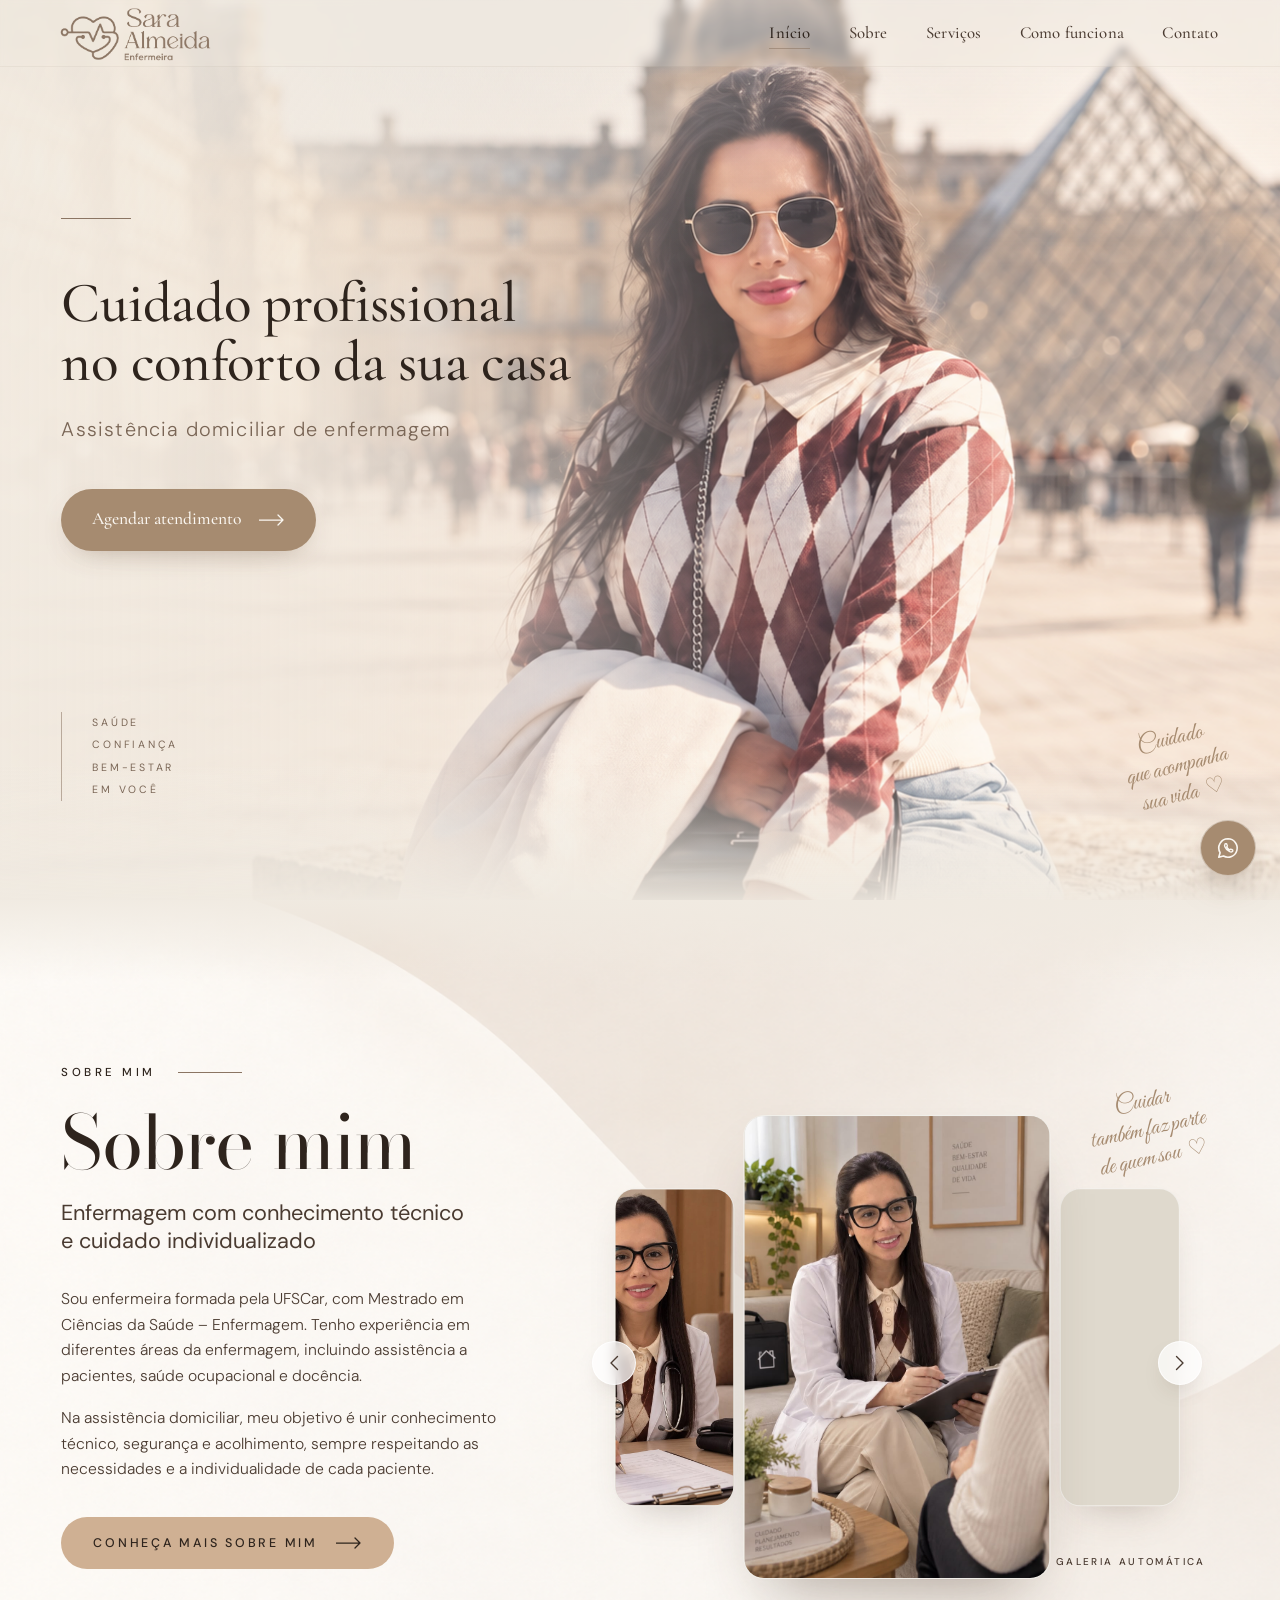
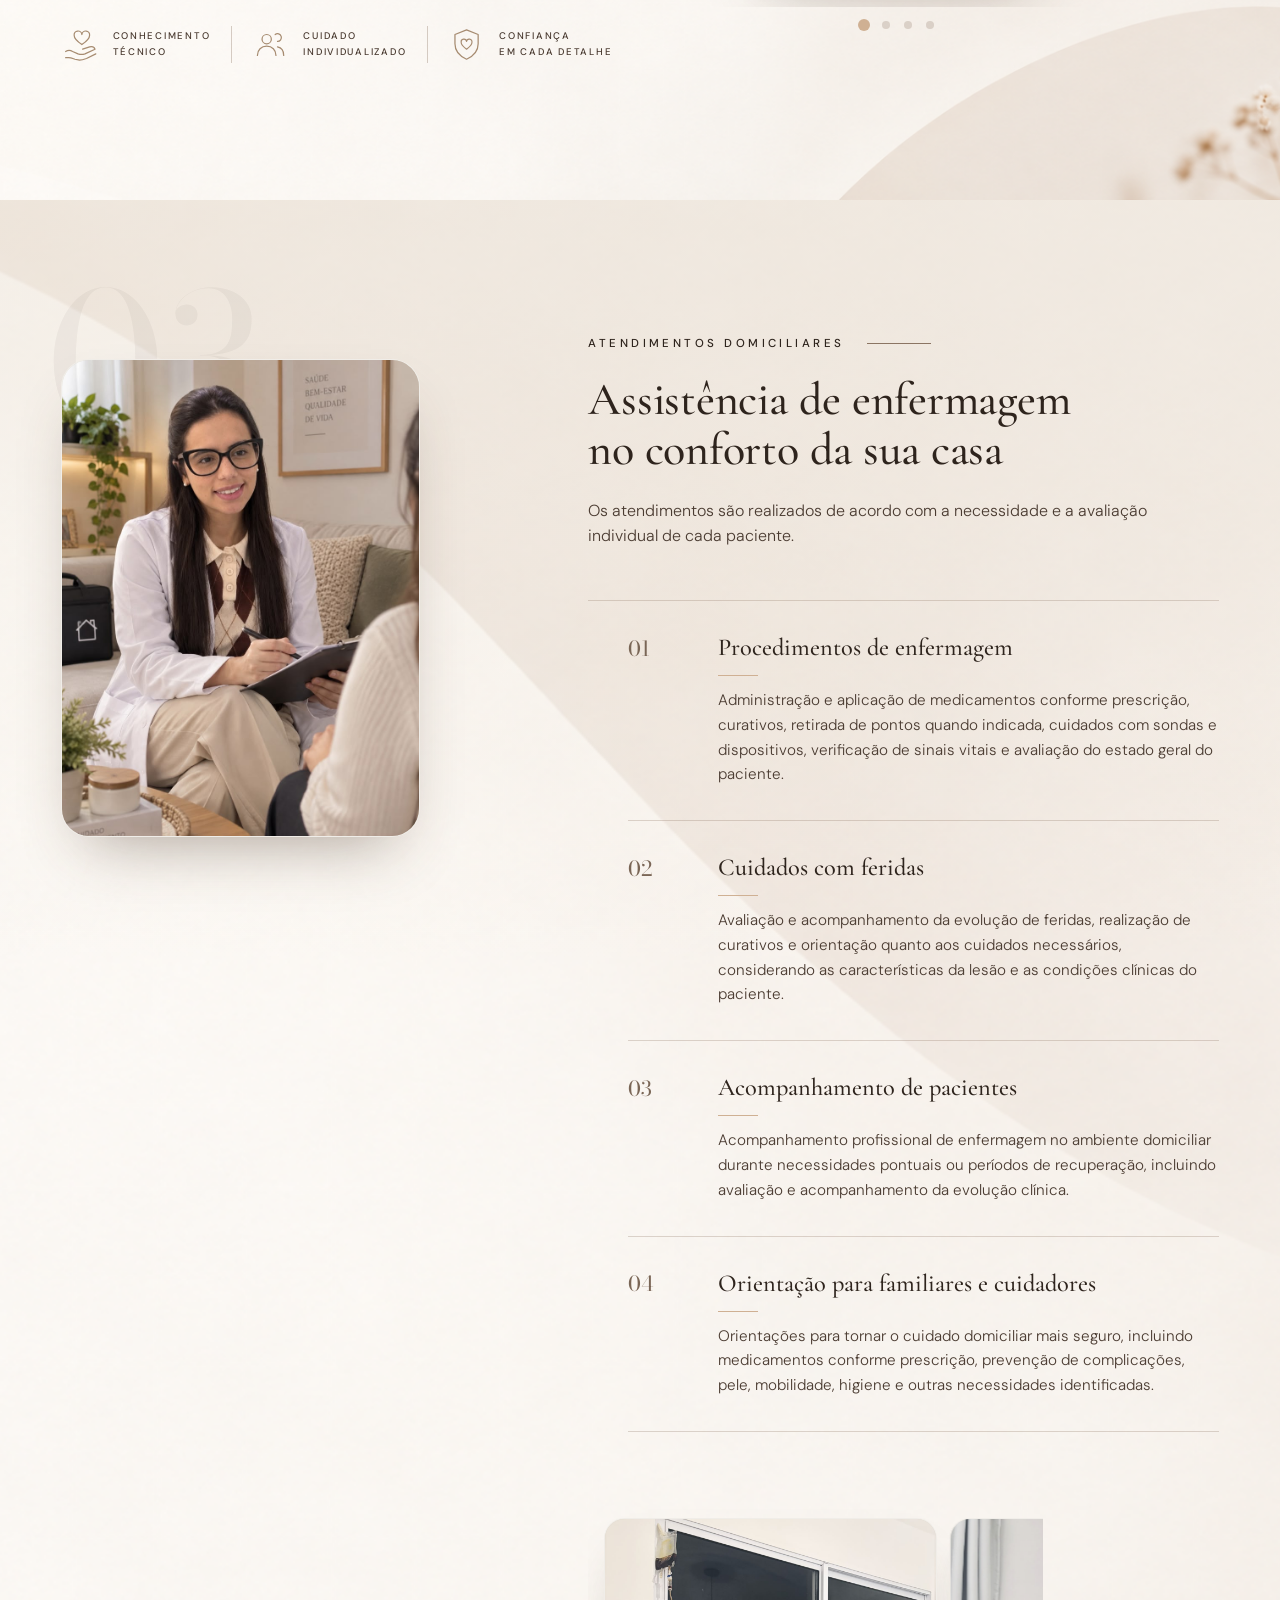
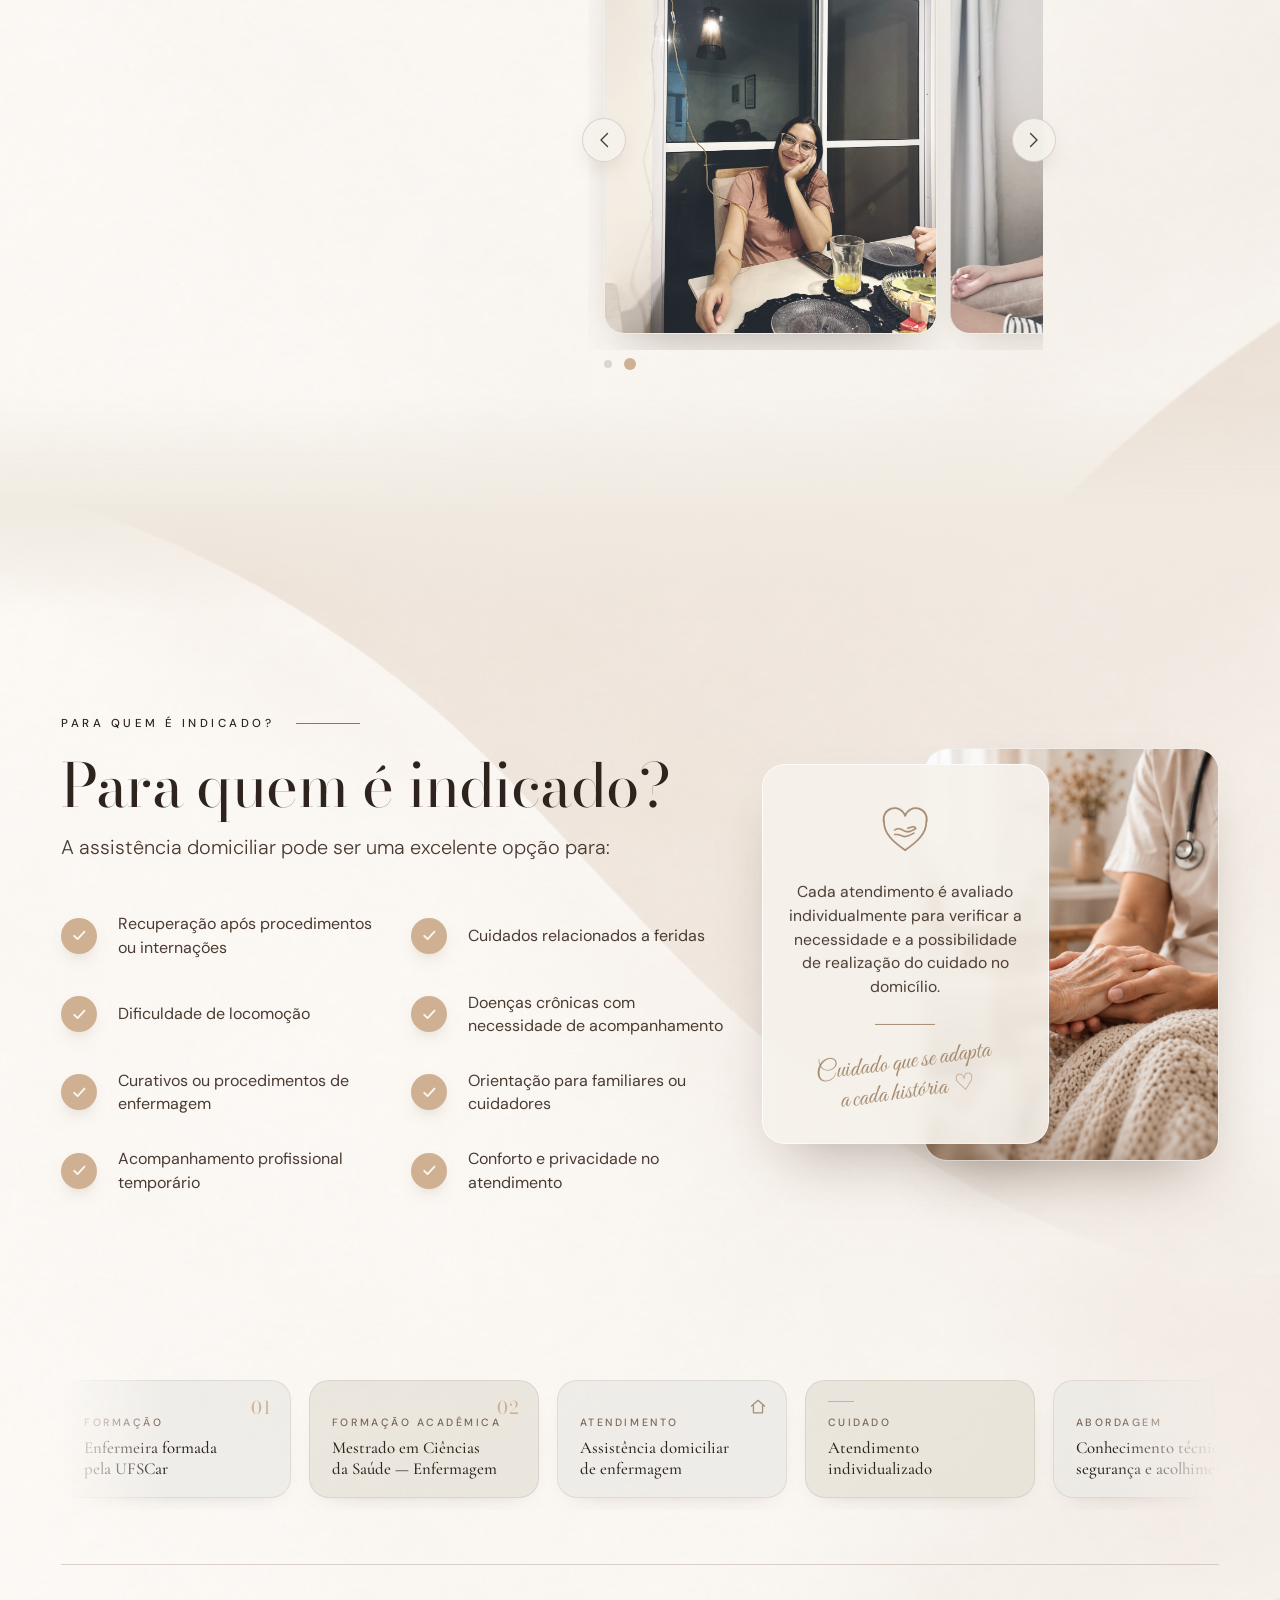
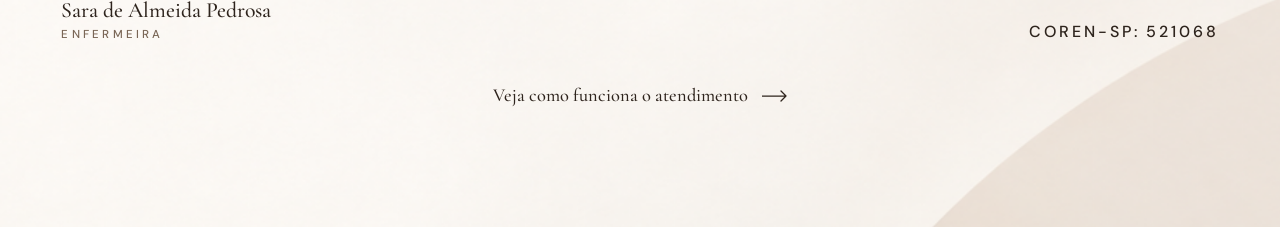
==== commit 0a8de43c: "Hero com estetoscópio 3D, novo Instagram e ajustes nos carrosséis - Adiciona container do modelo 3D " ====
--- a/index.html
+++ b/index.html
@@ -68,11 +68,17 @@
       <div class="hero__veil" aria-hidden="true"></div>
 
       <div class="hero__inner container">
+        <!-- Estetoscópio 3D (GLB) — arraste para girar -->
+        <div class="hero__model" id="heroModel" role="img" aria-label="Estetoscópio em 3D. Clique e arraste para girar.">
+          <div class="hero__model-loader" aria-hidden="true"><span class="hero__model-progress"></span></div>
+          <div class="hero__model-stage"></div>
+        </div>
+
         <div class="hero__content">
           <span class="hero__line" aria-hidden="true"></span>
           <h1 class="hero__title">Cuidado profissional <br class="hero__br">no conforto da sua casa</h1>
           <p class="hero__subtitle">Assistência domiciliar de enfermagem</p>
-          <a class="btn btn--hero" href="https://wa.me/5516992502596" target="_blank" rel="noopener noreferrer" data-wa-modal>
+          <a class="btn btn--hero" href="https://wa.me/5516992502596" target="_blank" rel="noopener noreferrer">
             <span class="btn__label">Agendar atendimento</span>
             <svg class="btn__arrow" width="26" height="12" viewBox="0 0 26 12" fill="none" aria-hidden="true">
               <path d="M0 6h24M19 1l5 5-5 5" stroke="currentColor" stroke-width="1.25" stroke-linecap="round" stroke-linejoin="round"/>
@@ -144,17 +150,14 @@
         <div class="about__gallery reveal reveal--right" style="--d: 300ms">
           <p class="about__script" aria-hidden="true">Cuidar<br>também faz parte<br>de quem sou <span class="about__heart">♡</span></p>
 
-          <div class="carousel img-reveal-slides" id="carousel" style="--reveal-color: var(--linen); --wipe-d: 380ms" aria-roledescription="carrossel" aria-label="Fotos da Sara">
+          <div class="carousel" id="carousel" aria-roledescription="carrossel" aria-label="Fotos da Sara">
             <div class="carousel__viewport">
               <ul class="carousel__track">
                 <li class="carousel__slide"><img src="Assets/img - Sara - 1.jpeg" alt="Sara em frente ao Museu do Louvre, em Paris" style="object-position: 50% 20%" loading="eager" decoding="async"></li>
                 <li class="carousel__slide"><img src="Assets/img - Sara - 2.jpeg" alt="Sara sorrindo com boné, em um mirante" style="object-position: 50% 40%" loading="lazy" decoding="async"></li>
                 <li class="carousel__slide"><img src="Assets/img - Sara - 3.jpeg" alt="Sara ao lado do Mickey em um parque" style="object-position: 62% 40%" loading="lazy" decoding="async"></li>
                 <li class="carousel__slide"><img src="Assets/img - Sara - 4.jpeg" alt="Sara na neve com roupa de esqui" style="object-position: 55% 40%" loading="lazy" decoding="async"></li>
-                <li class="carousel__slide"><img src="Assets/img - Sara - 5.jpeg" alt="Sara em selfie ao pôr do sol" style="object-position: 50% 60%" loading="lazy" decoding="async"></li>
-                <li class="carousel__slide"><img src="Assets/img - Sara - 6.jpeg" alt="Sara com gorro em frente às montanhas" style="object-position: 30% 65%" loading="lazy" decoding="async"></li>
-                <li class="carousel__slide"><img src="Assets/img - Sara - 7.jpeg" alt="Sara em uma passarela sobre um rio cristalino" style="object-position: 52% 50%" loading="lazy" decoding="async"></li>
-                <li class="carousel__slide"><img src="Assets/img - Sara - 8.jpeg" alt="Sara em frente a uma roda-gigante" style="object-position: 58% 40%" loading="lazy" decoding="async"></li>
+                
               </ul>
             </div>
 
@@ -216,6 +219,7 @@
                 <p class="service__text">Acompanhamento profissional de enfermagem no ambiente domiciliar durante necessidades pontuais ou períodos de recuperação, incluindo avaliação e acompanhamento da evolução clínica.</p>
               </div>
             </li>
+            
             <li class="service reveal reveal--from-right" style="--d: 840ms">
               <span class="service__num" aria-hidden="true">04</span>
               <div class="service__body">
@@ -226,7 +230,7 @@
           </ol>
 
           <div class="services__gallery" data-reveal="0.25">
-            <div class="carousel carousel--patients reveal reveal--rise img-reveal-slides" style="--reveal-color: var(--sand); --wipe-d: 220ms" id="patientsCarousel" aria-roledescription="carrossel" aria-label="Fotos de atendimentos">
+            <div class="carousel carousel--patients reveal reveal--rise" id="patientsCarousel" aria-roledescription="carrossel" aria-label="Fotos de atendimentos">
               <div class="carousel__viewport">
                 <ul class="carousel__track">
                   <li class="carousel__slide"><img src="Assets/img - paciente - 1.jpeg" alt="Paciente sorrindo durante atendimento domiciliar" style="object-position: 50% 62%" loading="lazy" decoding="async"></li>
@@ -294,7 +298,7 @@
         </div>
 
         <div class="who__visual reveal reveal--right" style="--d: 300ms">
-          <figure class="who__photo img-reveal" style="--reveal-color: var(--linen); --wipe-d: 320ms">
+          <figure class="who__photo img-reveal" style="--wipe-d: 420ms">
             <img src="Assets/img - seção - 4.png" alt="Enfermeira segurando as mãos de uma paciente idosa em casa" loading="lazy" decoding="async">
           </figure>
 
@@ -427,8 +431,19 @@
   <div class="traveler" id="traveler" aria-hidden="true"><img src="" alt=""></div>
 
   <!-- WhatsApp flutuante -->
-  <a class="wa-float" href="https://wa.me/5516992502596" target="_blank" rel="noopener noreferrer" aria-label="Falar com Sara pelo WhatsApp" data-wa-modal><svg viewBox="0 0 24 24" fill="none" aria-hidden="true"><path d="M12 3.5a8.5 8.5 0 0 0-7.3 12.8L3.5 20.5l4.3-1.1A8.5 8.5 0 1 0 12 3.5Z" stroke="currentColor" stroke-width="1.5" stroke-linejoin="round"/><path d="M9.1 8.6c.2-.5.5-.5.8-.5h.5c.2 0 .4.1.5.4l.5 1.3c.1.2 0 .4-.1.6l-.5.6c.6 1.2 1.5 2.1 2.7 2.7l.6-.5c.2-.2.4-.2.6-.1l1.3.5c.3.1.4.3.4.5v.5c0 .3-.1.6-.5.8-.7.4-1.5.3-2.3 0-2.1-.9-3.7-2.4-4.5-4.5-.3-.8-.4-1.6 0-2.3Z" stroke="currentColor" stroke-width="1.3" stroke-linejoin="round"/></svg></a>
+  <a class="wa-float" href="https://wa.me/5516992502596" target="_blank" rel="noopener noreferrer" aria-label="Falar com Sara pelo WhatsApp"><svg viewBox="0 0 24 24" fill="none" aria-hidden="true"><path d="M12 3.5a8.5 8.5 0 0 0-7.3 12.8L3.5 20.5l4.3-1.1A8.5 8.5 0 1 0 12 3.5Z" stroke="currentColor" stroke-width="1.5" stroke-linejoin="round"/><path d="M9.1 8.6c.2-.5.5-.5.8-.5h.5c.2 0 .4.1.5.4l.5 1.3c.1.2 0 .4-.1.6l-.5.6c.6 1.2 1.5 2.1 2.7 2.7l.6-.5c.2-.2.4-.2.6-.1l1.3.5c.3.1.4.3.4.5v.5c0 .3-.1.6-.5.8-.7.4-1.5.3-2.3 0-2.1-.9-3.7-2.4-4.5-4.5-.3-.8-.4-1.6 0-2.3Z" stroke="currentColor" stroke-width="1.3" stroke-linejoin="round"/></svg></a>
 
   <script src="js/main.js" defer></script>
+
+  <!-- Three.js (ES modules via CDN) para o estetoscópio 3D da Hero -->
+  <script type="importmap">
+    {
+      "imports": {
+        "three": "https://cdn.jsdelivr.net/npm/three@0.170.0/build/three.module.js",
+        "three/addons/": "https://cdn.jsdelivr.net/npm/three@0.170.0/examples/jsm/"
+      }
+    }
+  </script>
+  <script type="module" src="js/hero-3d.js"></script>
 </body>
 </html>
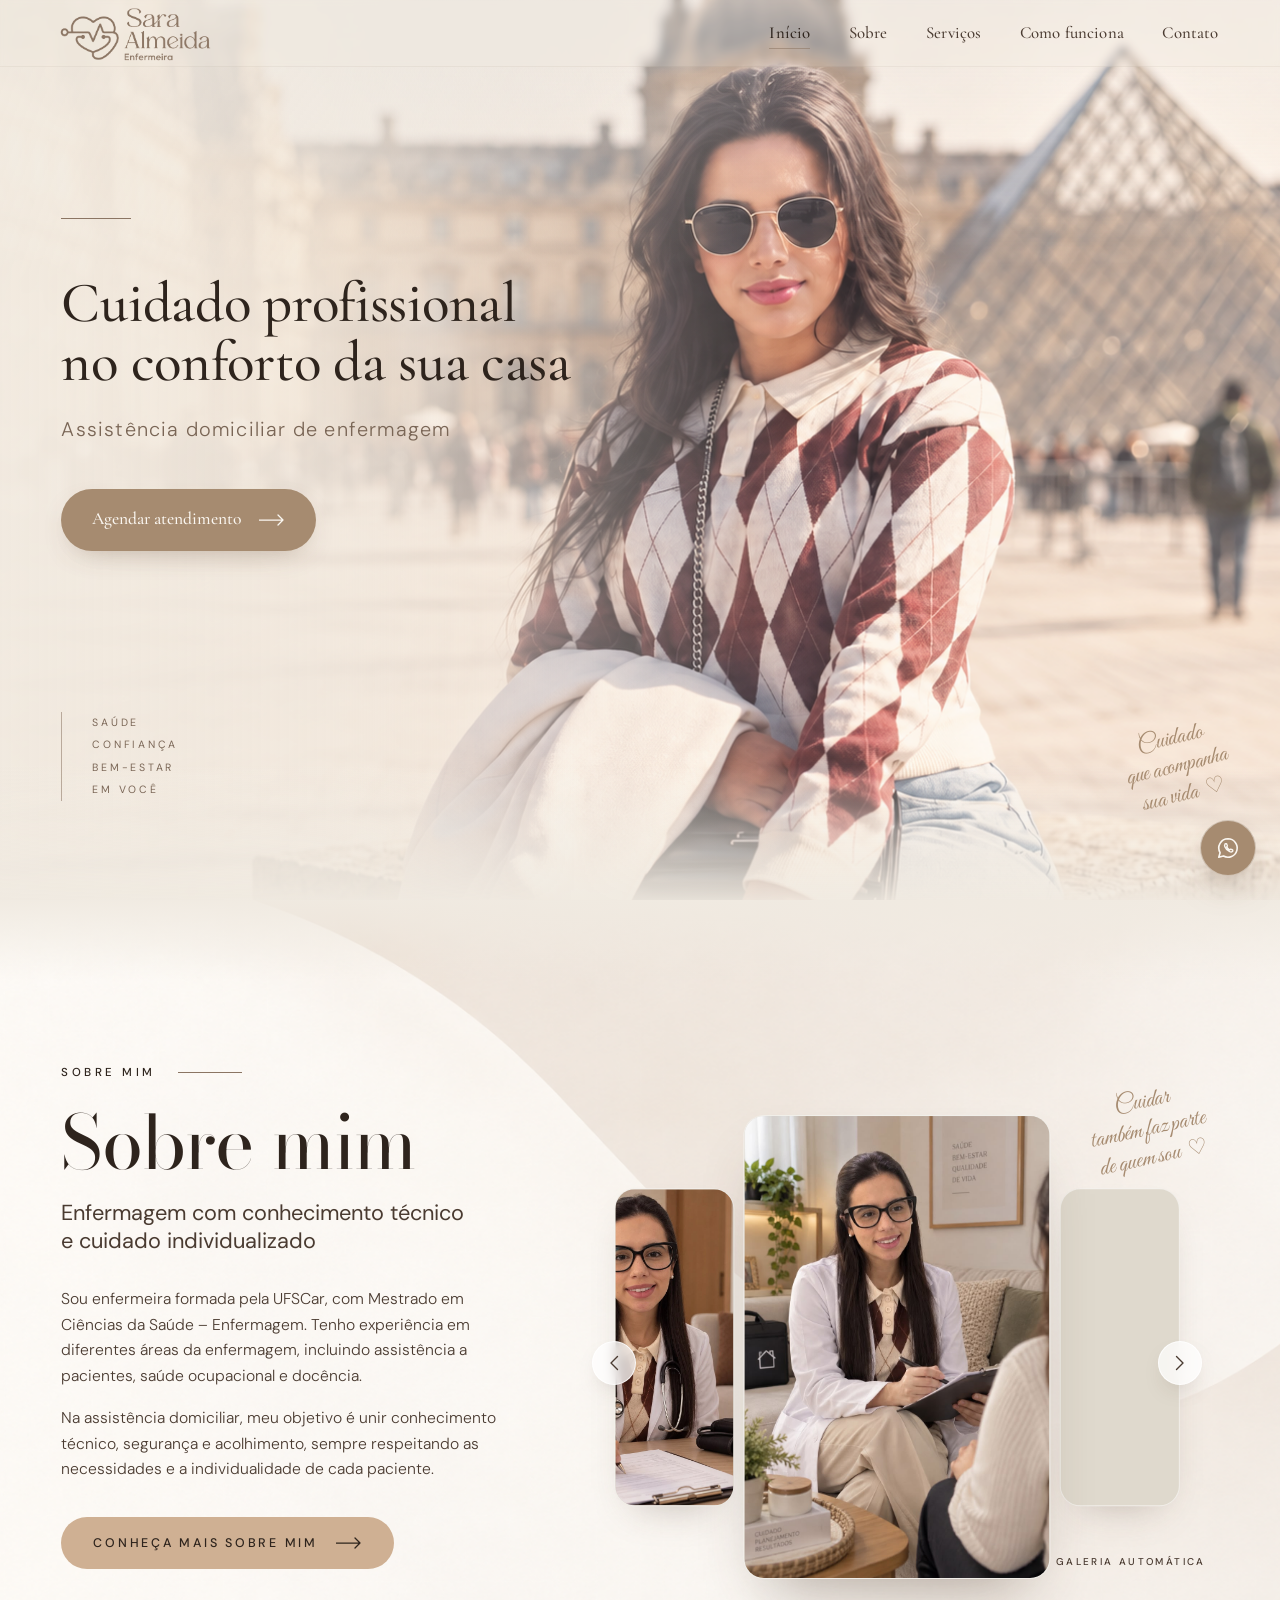
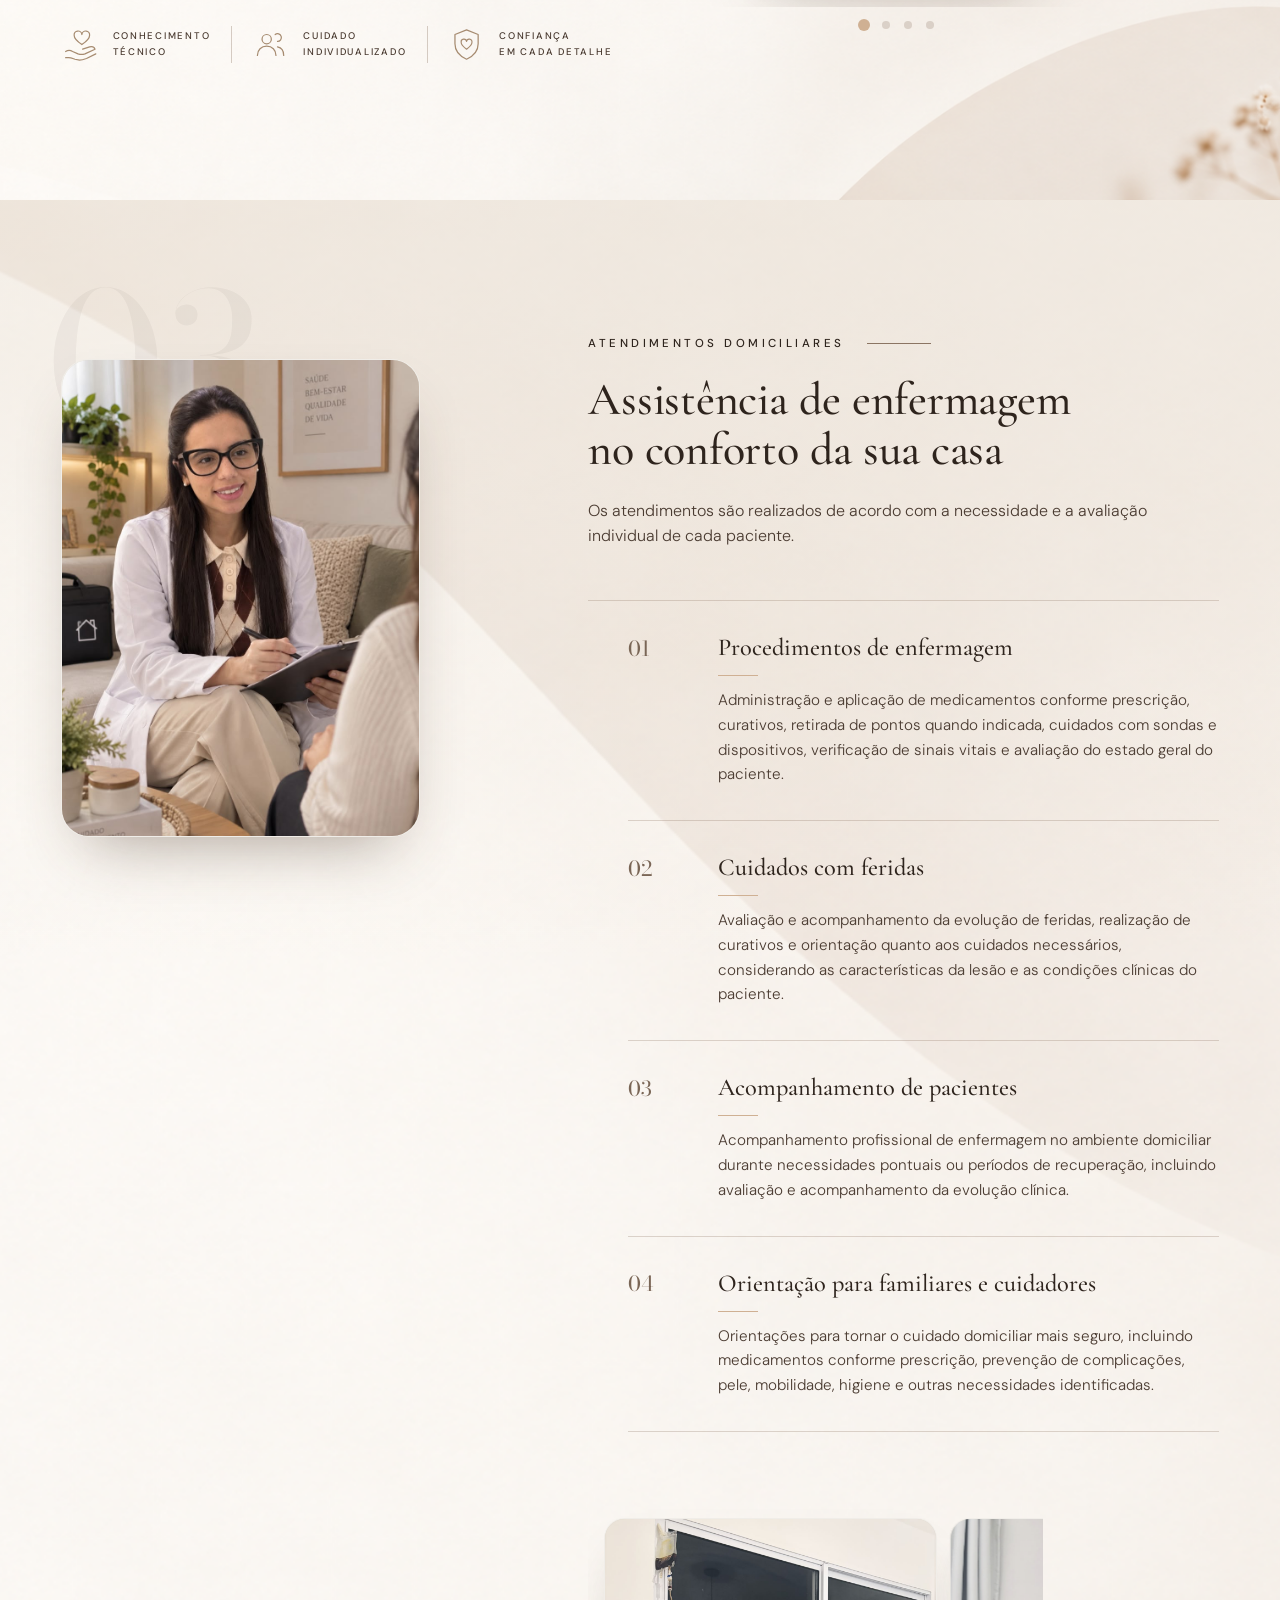
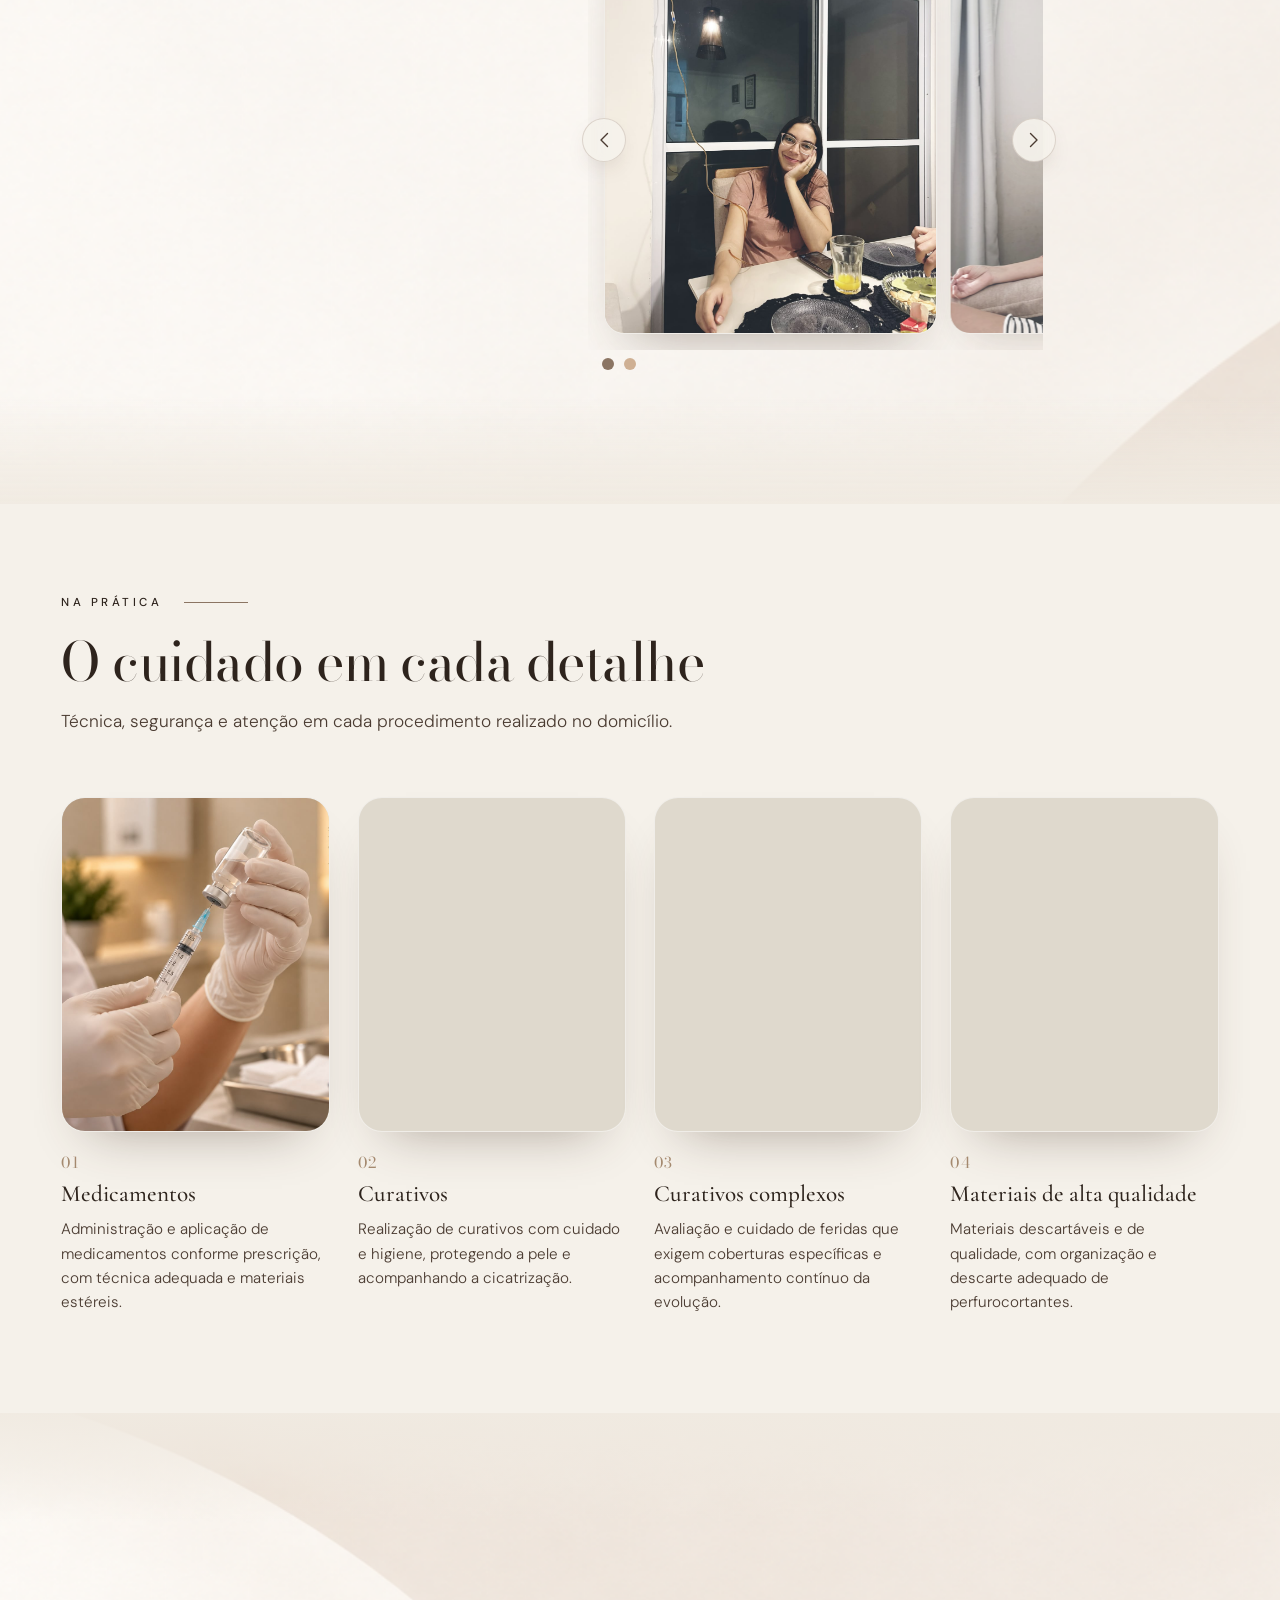
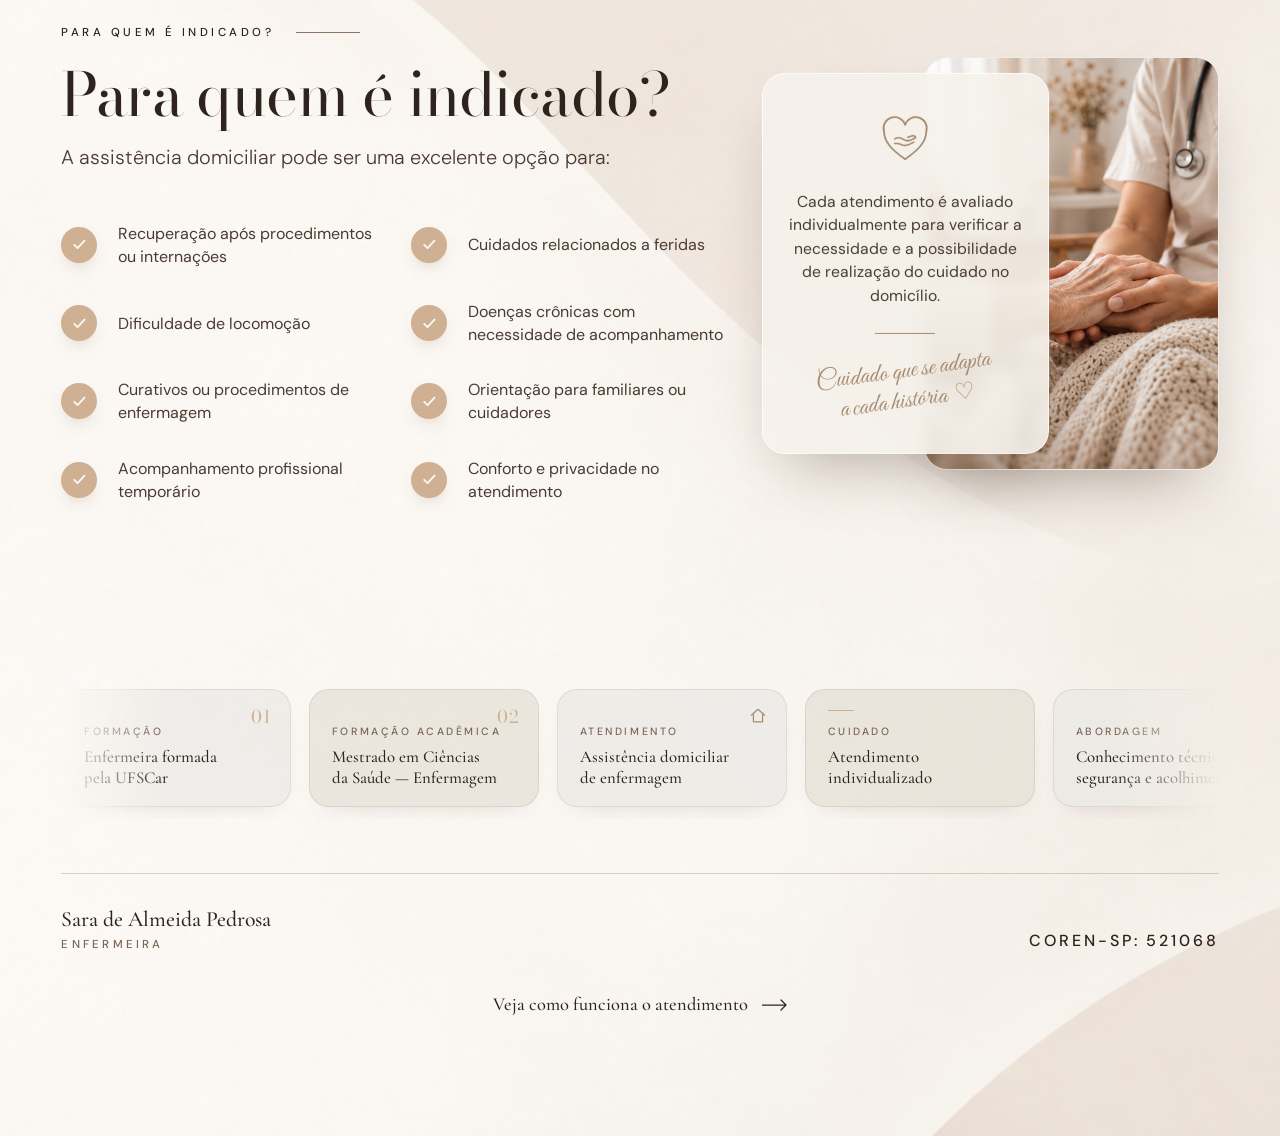
==== commit 97693b91: "Novo WhatsApp, hero ajustada no mobile e seção "Na prática" - Troca o número de contato para (16) 99" ====
--- a/index.html
+++ b/index.html
@@ -78,7 +78,7 @@
           <span class="hero__line" aria-hidden="true"></span>
           <h1 class="hero__title">Cuidado profissional <br class="hero__br">no conforto da sua casa</h1>
           <p class="hero__subtitle">Assistência domiciliar de enfermagem</p>
-          <a class="btn btn--hero" href="https://wa.me/5516992502596" target="_blank" rel="noopener noreferrer">
+          <a class="btn btn--hero" href="https://wa.me/5516991519048" target="_blank" rel="noopener noreferrer">
             <span class="btn__label">Agendar atendimento</span>
             <svg class="btn__arrow" width="26" height="12" viewBox="0 0 26 12" fill="none" aria-hidden="true">
               <path d="M0 6h24M19 1l5 5-5 5" stroke="currentColor" stroke-width="1.25" stroke-linecap="round" stroke-linejoin="round"/>
@@ -249,6 +249,56 @@
       </div>
     </section>
 
+    <!-- ===================== NA PRÁTICA (galeria de procedimentos) ===================== -->
+    <section class="practice" id="na-pratica" data-reveal="0.15">
+      <div class="practice__inner container">
+
+        <header class="practice__head">
+          <p class="practice__label reveal reveal--label-sm" style="--d: 0ms">
+            <span>Na prática</span><span class="practice__label-line" aria-hidden="true"></span>
+          </p>
+          <h2 class="practice__title reveal reveal--up-xs" style="--d: 120ms">O cuidado em cada detalhe</h2>
+          <p class="practice__intro reveal reveal--up-xs" style="--d: 240ms">Técnica, segurança e atenção em cada procedimento realizado no domicílio.</p>
+        </header>
+
+        <ul class="practice__grid">
+          <li class="practice__card reveal reveal--rise" style="--d: 300ms">
+            <figure class="practice__photo img-reveal" style="--wipe-d: 360ms">
+              <img src="Assets/Medicamentos.jpg" alt="Enfermeira de luvas aspirando medicamento de um frasco com seringa" style="object-position: 48% 40%" loading="lazy" decoding="async">
+            </figure>
+            <span class="practice__num" aria-hidden="true">01</span>
+            <h3 class="practice__name">Medicamentos</h3>
+            <p class="practice__text">Administração e aplicação de medicamentos conforme prescrição, com técnica adequada e materiais estéreis.</p>
+          </li>
+          <li class="practice__card reveal reveal--rise" style="--d: 420ms">
+            <figure class="practice__photo img-reveal" style="--wipe-d: 480ms">
+              <img src="Assets/Curativos.jpg" alt="Enfermeira de luvas aplicando curativo no antebraço de um paciente" style="object-position: 55% 60%" loading="lazy" decoding="async">
+            </figure>
+            <span class="practice__num" aria-hidden="true">02</span>
+            <h3 class="practice__name">Curativos</h3>
+            <p class="practice__text">Realização de curativos com cuidado e higiene, protegendo a pele e acompanhando a cicatrização.</p>
+          </li>
+          <li class="practice__card reveal reveal--rise" style="--d: 540ms">
+            <figure class="practice__photo img-reveal" style="--wipe-d: 600ms">
+              <img src="Assets/curativos complexos.jpg" alt="Sara Almeida realizando curativo de grande extensão no abdômen de uma paciente" style="object-position: 55% 45%" loading="lazy" decoding="async">
+            </figure>
+            <span class="practice__num" aria-hidden="true">03</span>
+            <h3 class="practice__name">Curativos complexos</h3>
+            <p class="practice__text">Avaliação e cuidado de feridas que exigem coberturas específicas e acompanhamento contínuo da evolução.</p>
+          </li>
+          <li class="practice__card reveal reveal--rise" style="--d: 660ms">
+            <figure class="practice__photo img-reveal" style="--wipe-d: 720ms">
+              <img src="Assets/materiais de alta qualidade.jpg" alt="Materiais de enfermagem organizados sobre a mesa: seringas, gazes, glicosímetro e caixa de descarte" style="object-position: 45% 50%" loading="lazy" decoding="async">
+            </figure>
+            <span class="practice__num" aria-hidden="true">04</span>
+            <h3 class="practice__name">Materiais de alta qualidade</h3>
+            <p class="practice__text">Materiais descartáveis e de qualidade, com organização e descarte adequado de perfurocortantes.</p>
+          </li>
+        </ul>
+
+      </div>
+    </section>
+
     <!-- ===================== PARA QUEM É INDICADO (seção 4) ===================== -->
     <section class="who" id="indicado" data-reveal="0.2">
       <div class="who__inner container">
@@ -431,7 +481,7 @@
   <div class="traveler" id="traveler" aria-hidden="true"><img src="" alt=""></div>
 
   <!-- WhatsApp flutuante -->
-  <a class="wa-float" href="https://wa.me/5516992502596" target="_blank" rel="noopener noreferrer" aria-label="Falar com Sara pelo WhatsApp"><svg viewBox="0 0 24 24" fill="none" aria-hidden="true"><path d="M12 3.5a8.5 8.5 0 0 0-7.3 12.8L3.5 20.5l4.3-1.1A8.5 8.5 0 1 0 12 3.5Z" stroke="currentColor" stroke-width="1.5" stroke-linejoin="round"/><path d="M9.1 8.6c.2-.5.5-.5.8-.5h.5c.2 0 .4.1.5.4l.5 1.3c.1.2 0 .4-.1.6l-.5.6c.6 1.2 1.5 2.1 2.7 2.7l.6-.5c.2-.2.4-.2.6-.1l1.3.5c.3.1.4.3.4.5v.5c0 .3-.1.6-.5.8-.7.4-1.5.3-2.3 0-2.1-.9-3.7-2.4-4.5-4.5-.3-.8-.4-1.6 0-2.3Z" stroke="currentColor" stroke-width="1.3" stroke-linejoin="round"/></svg></a>
+  <a class="wa-float" href="https://wa.me/5516991519048" target="_blank" rel="noopener noreferrer" aria-label="Falar com Sara pelo WhatsApp"><svg viewBox="0 0 24 24" fill="none" aria-hidden="true"><path d="M12 3.5a8.5 8.5 0 0 0-7.3 12.8L3.5 20.5l4.3-1.1A8.5 8.5 0 1 0 12 3.5Z" stroke="currentColor" stroke-width="1.5" stroke-linejoin="round"/><path d="M9.1 8.6c.2-.5.5-.5.8-.5h.5c.2 0 .4.1.5.4l.5 1.3c.1.2 0 .4-.1.6l-.5.6c.6 1.2 1.5 2.1 2.7 2.7l.6-.5c.2-.2.4-.2.6-.1l1.3.5c.3.1.4.3.4.5v.5c0 .3-.1.6-.5.8-.7.4-1.5.3-2.3 0-2.1-.9-3.7-2.4-4.5-4.5-.3-.8-.4-1.6 0-2.3Z" stroke="currentColor" stroke-width="1.3" stroke-linejoin="round"/></svg></a>
 
   <script src="js/main.js" defer></script>
 
--- a/css/styles.css
+++ b/css/styles.css
@@ -1281,6 +1281,137 @@
   .services__br { display: none; }
   .services__title { font-size: clamp(2rem, 8.6vw, 2.5rem); }
   .service { grid-template-columns: 40px minmax(0, 1fr); gap: 14px; }
+}
+
+/* =====================================================================
+   NA PRÁTICA (galeria de procedimentos, entre as seções 3 e 4)
+   Fundo creme liso: as faixas de transição de .services e .who já
+   terminam nesse tom, então a seção se encaixa sem emendas.
+   ===================================================================== */
+.practice {
+  position: relative;
+  background: var(--cream);
+  padding-block: clamp(72px, 10vh, 120px) clamp(80px, 11vh, 130px);
+}
+
+.practice__head { max-width: 720px; }
+
+.practice__label {
+  display: flex;
+  align-items: center;
+  gap: 22px;
+  font-size: clamp(0.72rem, 0.82vw, 0.85rem);
+  font-weight: 500;
+  letter-spacing: 0.3em;
+  text-transform: uppercase;
+  color: var(--ink);
+}
+.practice__label-line {
+  width: clamp(48px, 5vw, 84px);
+  height: 1px;
+  background: var(--ink-line);
+  transform: scaleX(0);
+  transform-origin: left center;
+  transition: transform 900ms var(--ease-out) calc(var(--d, 0ms) + 260ms);
+}
+.is-visible .practice__label-line { transform: scaleX(1); }
+
+.practice__title {
+  margin-top: clamp(16px, 1.8vw, 28px);
+  font-family: var(--font-display);
+  font-weight: 400;
+  font-size: clamp(2.4rem, 4.2vw, 4.4rem);
+  line-height: 1.02;
+  letter-spacing: -0.01em;
+  color: var(--ink);
+  text-wrap: balance;
+}
+
+.practice__intro {
+  margin-top: clamp(14px, 1.5vw, 22px);
+  font-size: clamp(1.05rem, 1.35vw, 1.4rem);
+  font-weight: 300;
+  line-height: 1.4;
+  color: var(--ink-soft);
+}
+
+.practice__grid {
+  display: grid;
+  grid-template-columns: repeat(4, minmax(0, 1fr));
+  gap: clamp(20px, 2.2vw, 36px);
+  margin-top: clamp(40px, 5vw, 72px);
+}
+
+.practice__card { display: flex; flex-direction: column; }
+
+.practice__photo {
+  margin: 0;
+  aspect-ratio: 4 / 5;
+  border-radius: 24px;
+  overflow: hidden;
+  border: 1px solid rgba(255, 255, 255, 0.55);
+  box-shadow: 0 26px 50px -30px rgba(70, 50, 35, 0.45);
+  background: var(--linen);
+}
+.practice__photo img {
+  width: 100%;
+  height: 100%;
+  object-fit: cover;
+}
+
+.practice__num {
+  margin-top: clamp(18px, 1.6vw, 24px);
+  font-family: var(--font-display);
+  font-size: 0.95rem;
+  letter-spacing: 0.08em;
+  color: var(--caramel-deep);
+}
+
+.practice__name {
+  margin: 6px 0 0;
+  font-family: var(--font-serif);
+  font-weight: 500;
+  font-size: clamp(1.45rem, 1.7vw, 1.8rem);
+  line-height: 1.12;
+  color: var(--ink);
+}
+
+.practice__text {
+  margin-top: 10px;
+  font-size: 0.95rem;
+  font-weight: 300;
+  line-height: 1.6;
+  color: var(--ink-soft);
+}
+
+@media (hover: hover) and (pointer: fine) {
+  .practice__photo.is-reveal-done img { transition: transform 600ms var(--ease-out); }
+  .practice__card:hover .practice__photo.is-reveal-done img { transform: scale(1.035); }
+}
+
+@media (max-width: 1180px) {
+  .practice__grid { grid-template-columns: repeat(2, minmax(0, 1fr)); gap: 40px 28px; }
+  .practice__photo { aspect-ratio: 5 / 4; }
+}
+
+/* Mobile: os cards viram uma faixa horizontal com snap, como um carrossel leve */
+@media (max-width: 640px) {
+  .practice__grid {
+    grid-template-columns: none;
+    grid-auto-flow: column;
+    grid-auto-columns: 78%;
+    gap: 16px;
+    margin-inline: calc(var(--gutter) * -1);
+    padding-inline: var(--gutter);
+    padding-bottom: 8px;
+    overflow-x: auto;
+    scroll-snap-type: x mandatory;
+    scroll-padding-inline: var(--gutter);
+    scrollbar-width: none;
+  }
+  .practice__grid::-webkit-scrollbar { display: none; }
+  .practice__card { scroll-snap-align: start; }
+  .practice__photo { aspect-ratio: 4 / 5; border-radius: 20px; }
 }
 
 /* =====================================================================
@@ -3324,7 +3455,18 @@
 @media (max-width: 900px) {
   .hero__content { max-width: 100%; transform: none; }
   .hero__inner { justify-content: flex-end; padding-bottom: clamp(120px, 16vh, 160px); }
-  .hero__bg { background-position: 60% 50%; }
+  /* Em telas retrato o "cover" cortava a placa (objeto à direita da imagem).
+     Aqui a imagem é dimensionada pela largura e ancorada à direita, logo
+     abaixo do header, para a placa caber inteira; o restante vira creme. */
+  .hero__bg {
+    --hero-w: 170vw;
+    --hero-y: 64px;
+    background:
+      linear-gradient(180deg, rgba(var(--cream-rgb), 0) 62%, var(--cream) 100%)
+        right var(--hero-y) / var(--hero-w) calc(var(--hero-w) * 0.5628) no-repeat,
+      url("../Assets/fundo - hero.png") right var(--hero-y) / var(--hero-w) auto no-repeat,
+      var(--cream);
+  }
   .hero__veil {
     background:
       linear-gradient(180deg,
@@ -3374,7 +3516,7 @@
   .hero__br { display: none; }
   .hero__title { font-size: clamp(2.35rem, 10.4vw, 3rem); }
   .hero__subtitle { font-size: 0.95rem; letter-spacing: 0.04em; }
-  .hero__bg { background-position: 58% 50%; }
+  .hero__bg { --hero-w: 205vw; }
   .hero__line { margin-bottom: 24px; }
 
   .about { padding-block: 104px 72px; }
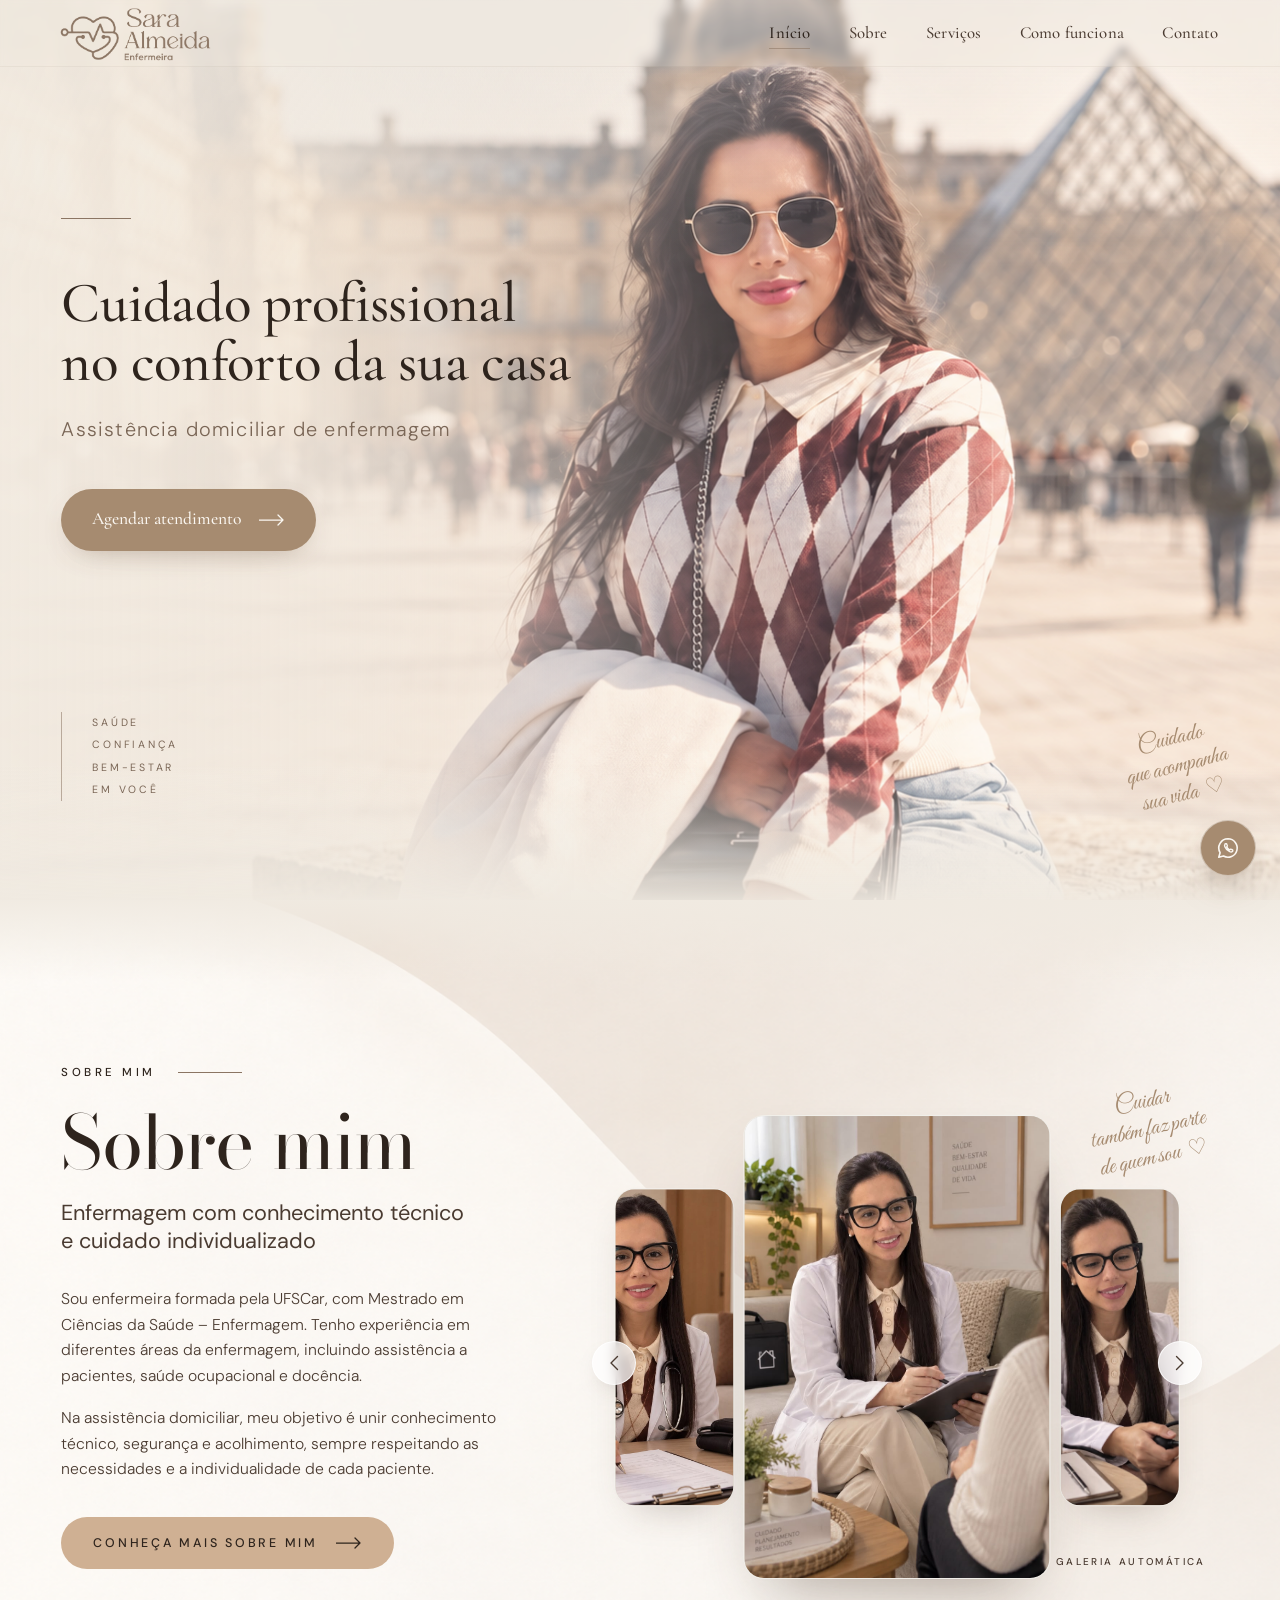
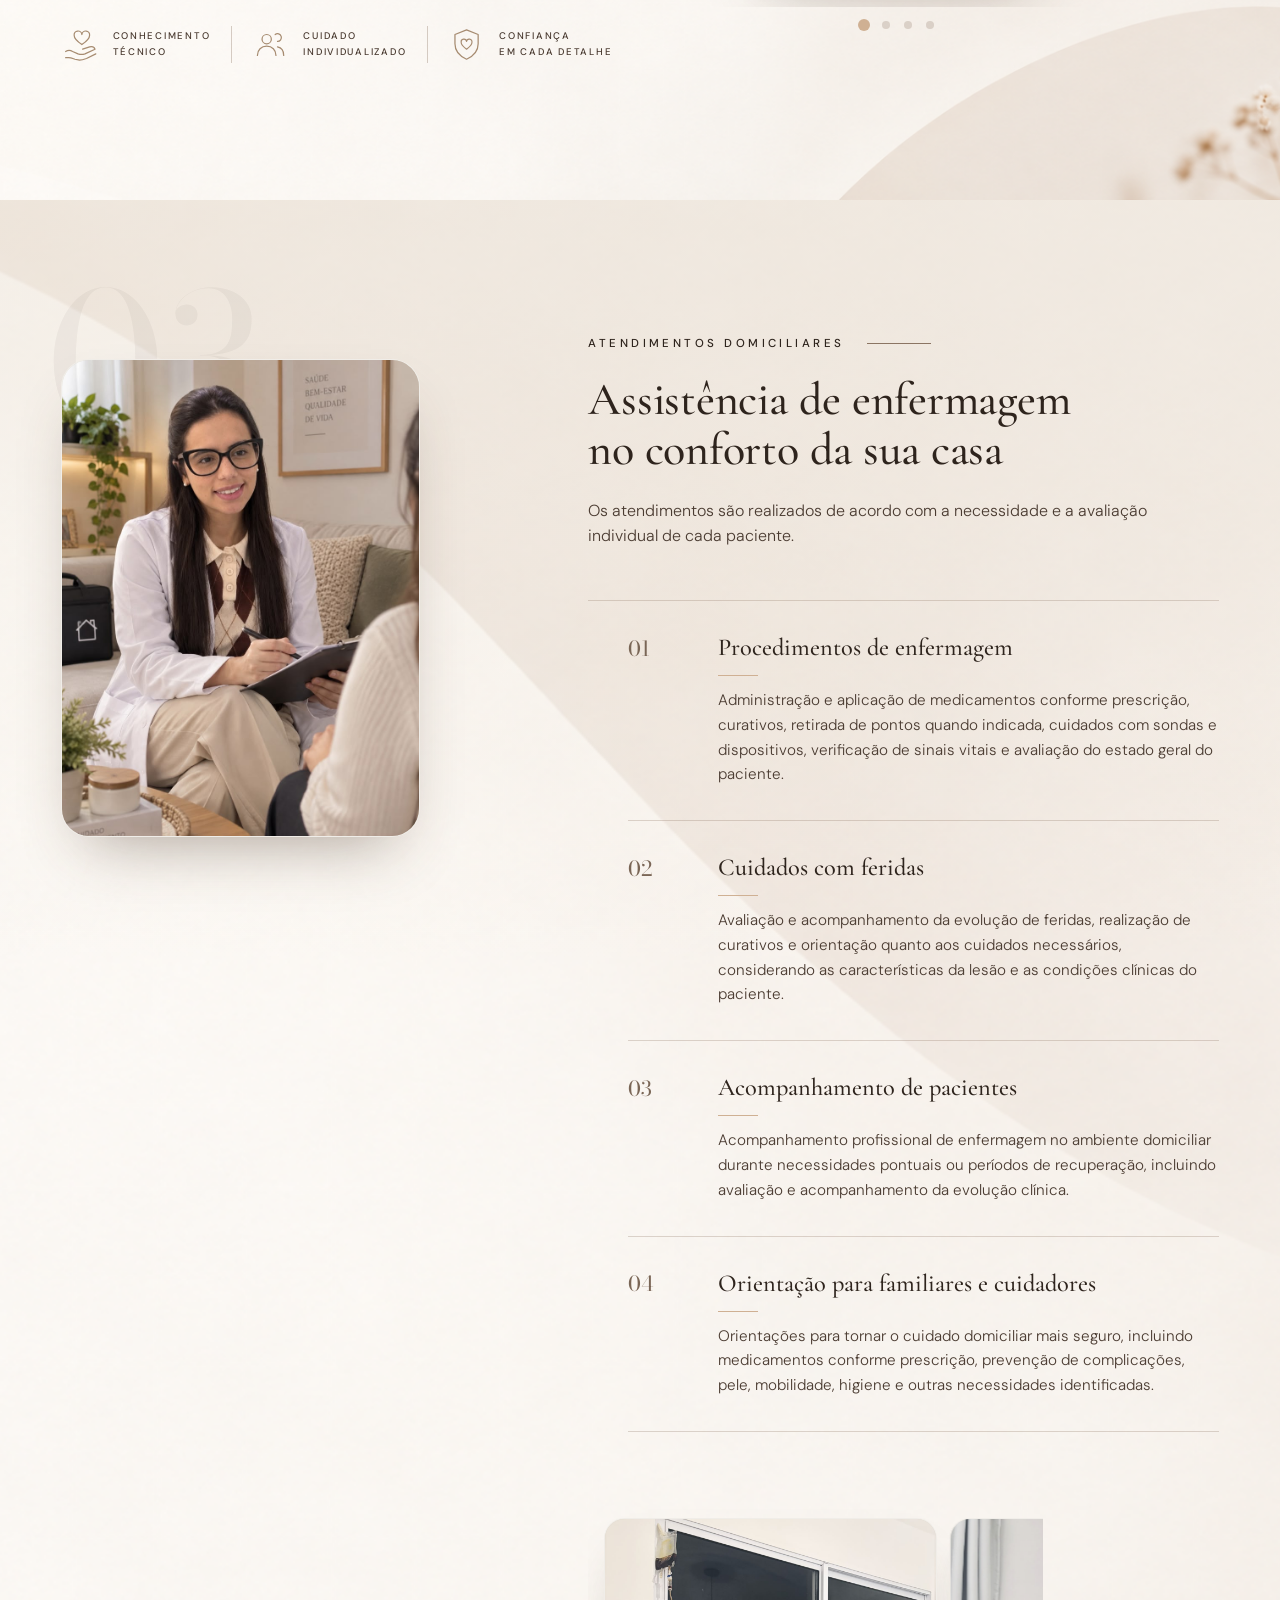
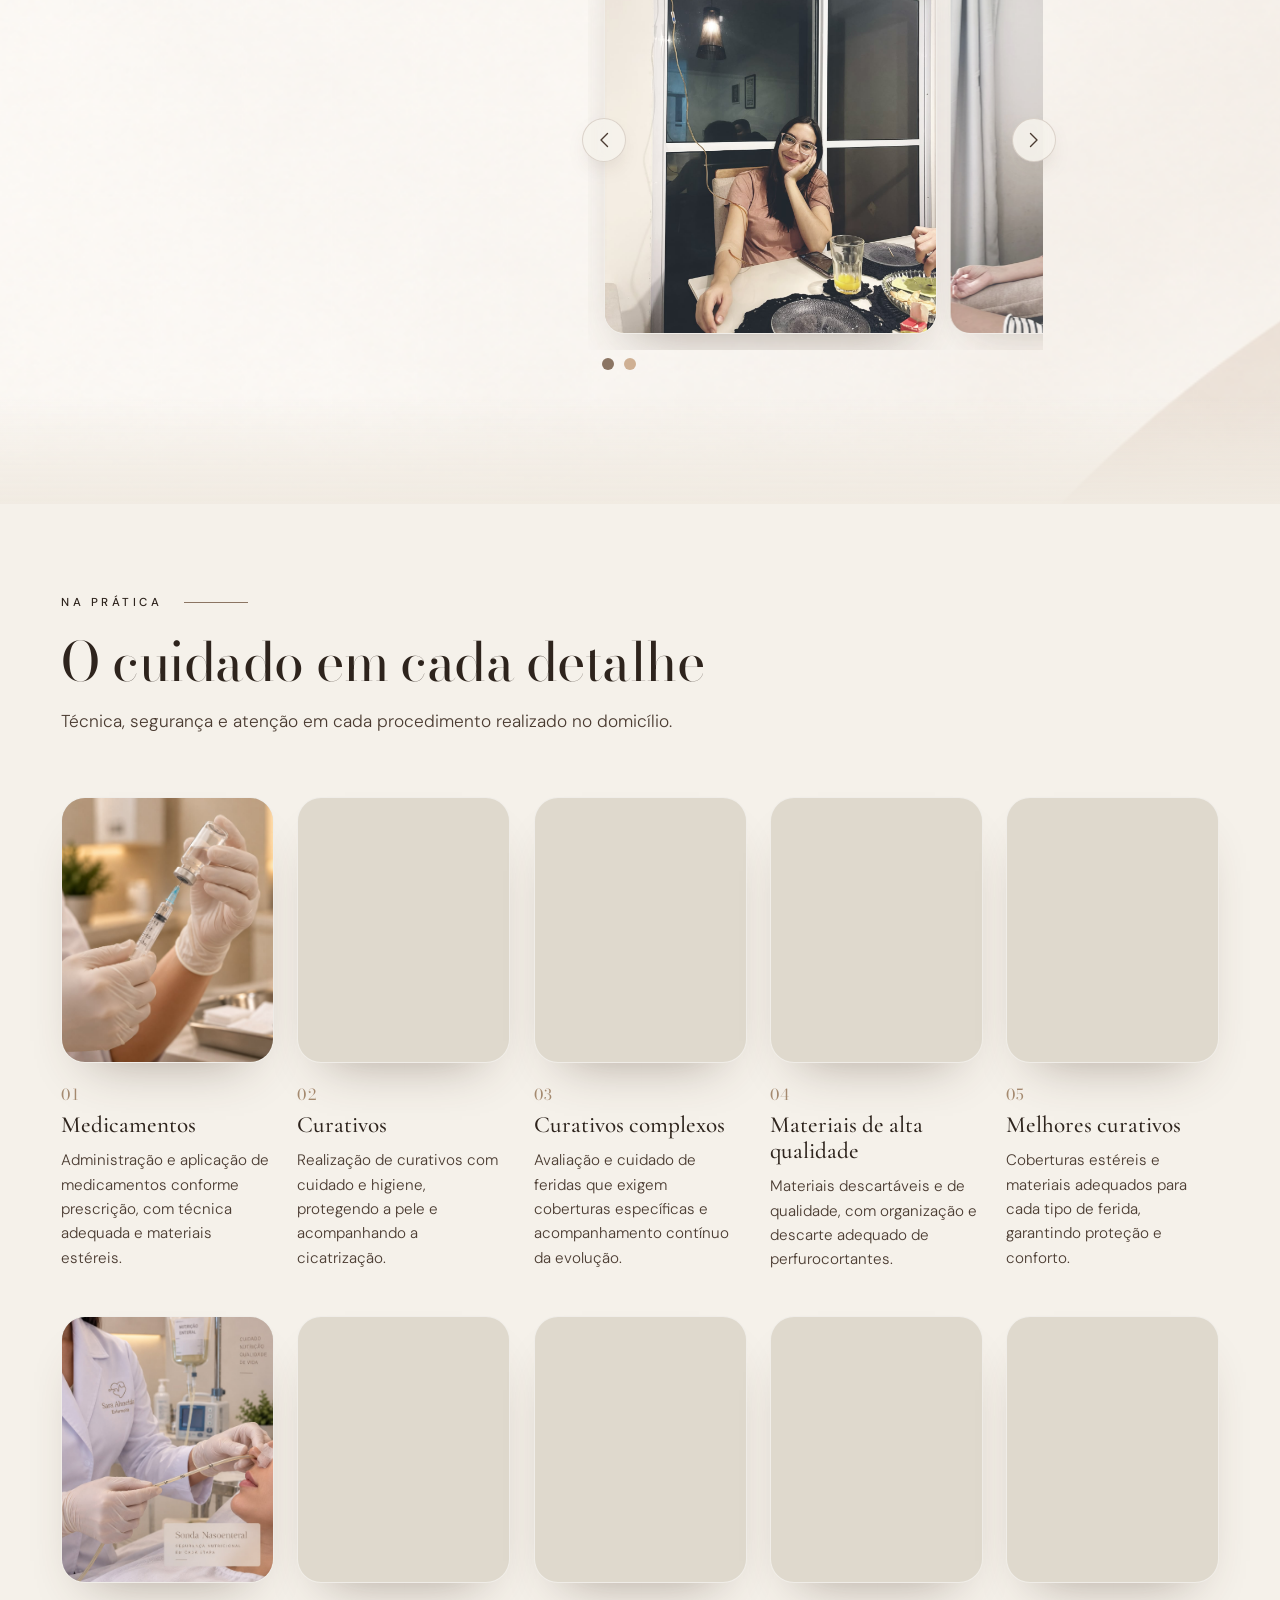
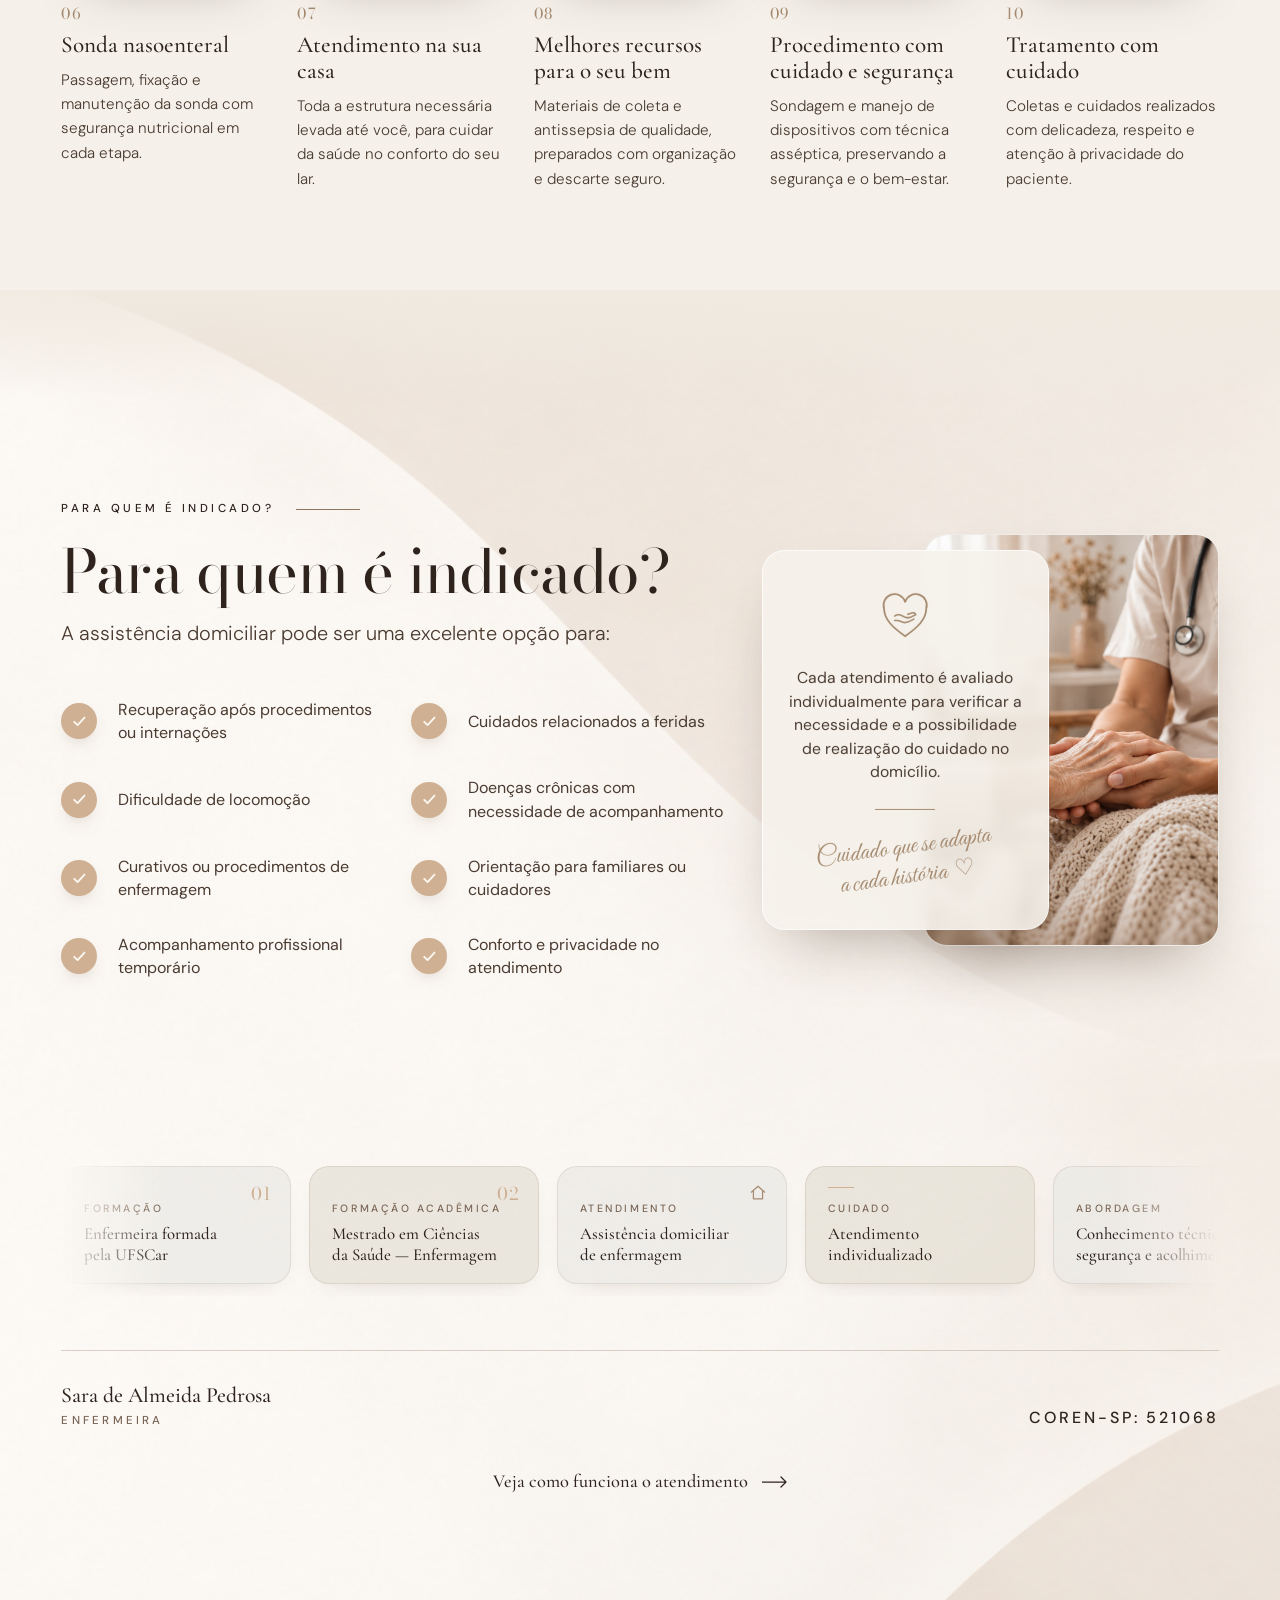
==== commit 0658631a: "Seis novos procedimentos na seção "Na prática" e grade em 5 colunas Co-Authored-By: Claude Opus 5.5 " ====
--- a/index.html
+++ b/index.html
@@ -293,6 +293,54 @@
             <span class="practice__num" aria-hidden="true">04</span>
             <h3 class="practice__name">Materiais de alta qualidade</h3>
             <p class="practice__text">Materiais descartáveis e de qualidade, com organização e descarte adequado de perfurocortantes.</p>
+          </li>
+          <li class="practice__card reveal reveal--rise" style="--d: 780ms">
+            <figure class="practice__photo img-reveal" style="--wipe-d: 840ms">
+              <img src="Assets/Melhores curativos.jpg" alt="Bandeja de inox com gazes, atadura e curativo estéril ao lado de soro fisiológico e luvas" style="object-position: 50% 55%" loading="lazy" decoding="async">
+            </figure>
+            <span class="practice__num" aria-hidden="true">05</span>
+            <h3 class="practice__name">Melhores curativos</h3>
+            <p class="practice__text">Coberturas estéreis e materiais adequados para cada tipo de ferida, garantindo proteção e conforto.</p>
+          </li>
+          <li class="practice__card reveal reveal--rise" style="--d: 900ms">
+            <figure class="practice__photo img-reveal" style="--wipe-d: 960ms">
+              <img src="Assets/Sonda Nasoenteral.jpg" alt="Sara Almeida posicionando sonda nasoenteral em uma paciente, com bolsa de nutrição enteral ao fundo" style="object-position: 70% 50%" loading="lazy" decoding="async">
+            </figure>
+            <span class="practice__num" aria-hidden="true">06</span>
+            <h3 class="practice__name">Sonda nasoenteral</h3>
+            <p class="practice__text">Passagem, fixação e manutenção da sonda com segurança nutricional em cada etapa.</p>
+          </li>
+          <li class="practice__card reveal reveal--rise" style="--d: 1020ms">
+            <figure class="practice__photo img-reveal" style="--wipe-d: 1080ms">
+              <img src="Assets/atendimento na sua casa.jpg" alt="Enfermeira realizando teste de glicemia em paciente na sala de casa, com maleta e materiais sobre a mesa" style="object-position: 60% 50%" loading="lazy" decoding="async">
+            </figure>
+            <span class="practice__num" aria-hidden="true">07</span>
+            <h3 class="practice__name">Atendimento na sua casa</h3>
+            <p class="practice__text">Toda a estrutura necessária levada até você, para cuidar da saúde no conforto do seu lar.</p>
+          </li>
+          <li class="practice__card reveal reveal--rise" style="--d: 1140ms">
+            <figure class="practice__photo img-reveal" style="--wipe-d: 1200ms">
+              <img src="Assets/melhores recursos para o seu bem.jpg" alt="Bandeja com garrote, tubos de coleta de sangue, scalp, algodão e álcool 70%, ao lado da caixa de perfurocortantes" style="object-position: 45% 60%" loading="lazy" decoding="async">
+            </figure>
+            <span class="practice__num" aria-hidden="true">08</span>
+            <h3 class="practice__name">Melhores recursos para o seu bem</h3>
+            <p class="practice__text">Materiais de coleta e antissepsia de qualidade, preparados com organização e descarte seguro.</p>
+          </li>
+          <li class="practice__card reveal reveal--rise" style="--d: 1260ms">
+            <figure class="practice__photo img-reveal" style="--wipe-d: 1320ms">
+              <img src="Assets/procedimento com cuidado e segurança.jpg" alt="Sara Almeida conectando sonda vesical à bolsa coletora de urina em uma paciente acamada" style="object-position: 55% 50%" loading="lazy" decoding="async">
+            </figure>
+            <span class="practice__num" aria-hidden="true">09</span>
+            <h3 class="practice__name">Procedimento com cuidado e segurança</h3>
+            <p class="practice__text">Sondagem e manejo de dispositivos com técnica asséptica, preservando a segurança e o bem-estar.</p>
+          </li>
+          <li class="practice__card reveal reveal--rise" style="--d: 1380ms">
+            <figure class="practice__photo img-reveal" style="--wipe-d: 1440ms">
+              <img src="Assets/tratamento com cuidado.jpg" alt="Sara Almeida segurando frasco de coleta de urina enquanto auxilia uma paciente deitada" style="object-position: 50% 50%" loading="lazy" decoding="async">
+            </figure>
+            <span class="practice__num" aria-hidden="true">10</span>
+            <h3 class="practice__name">Tratamento com cuidado</h3>
+            <p class="practice__text">Coletas e cuidados realizados com delicadeza, respeito e atenção à privacidade do paciente.</p>
           </li>
         </ul>
 
--- a/css/styles.css
+++ b/css/styles.css
@@ -1337,8 +1337,8 @@
 
 .practice__grid {
   display: grid;
-  grid-template-columns: repeat(4, minmax(0, 1fr));
-  gap: clamp(20px, 2.2vw, 36px);
+  grid-template-columns: repeat(5, minmax(0, 1fr));
+  gap: clamp(40px, 3.5vw, 56px) clamp(18px, 1.8vw, 30px);
   margin-top: clamp(40px, 5vw, 72px);
 }
 
